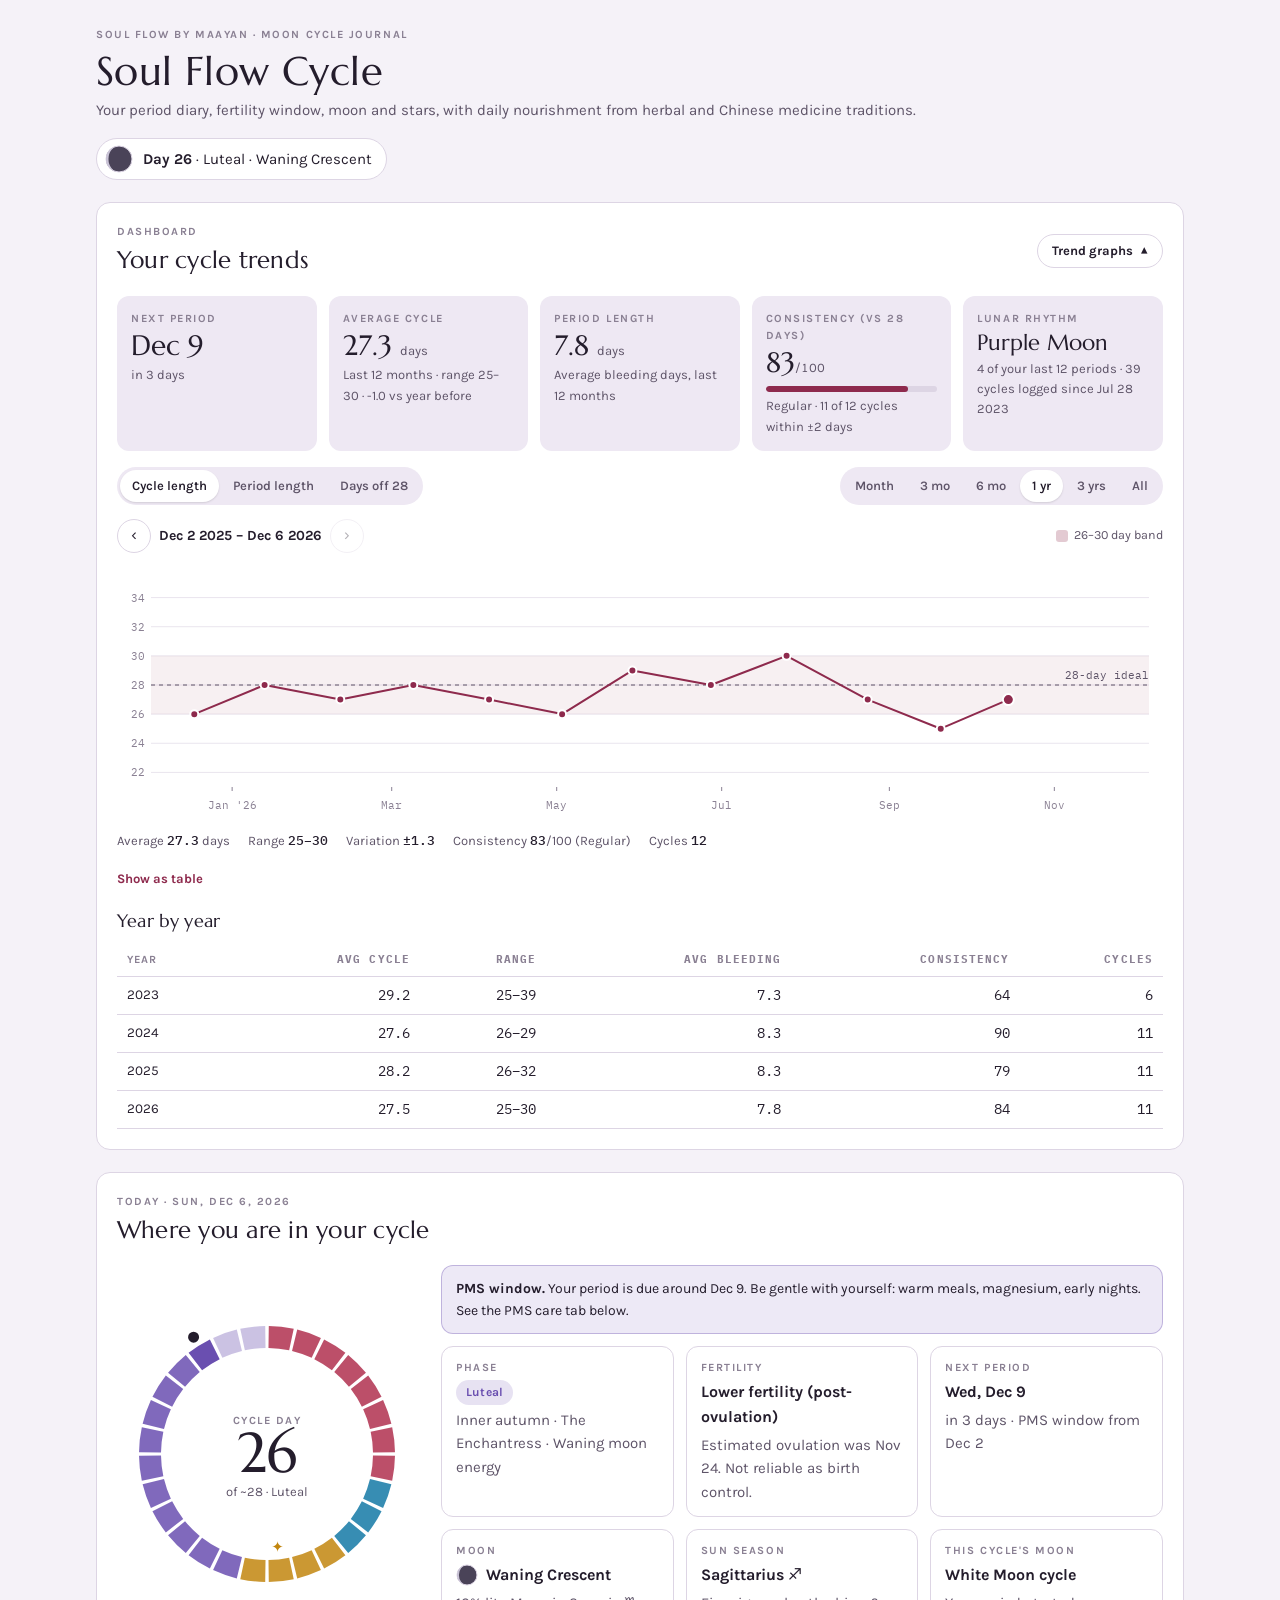
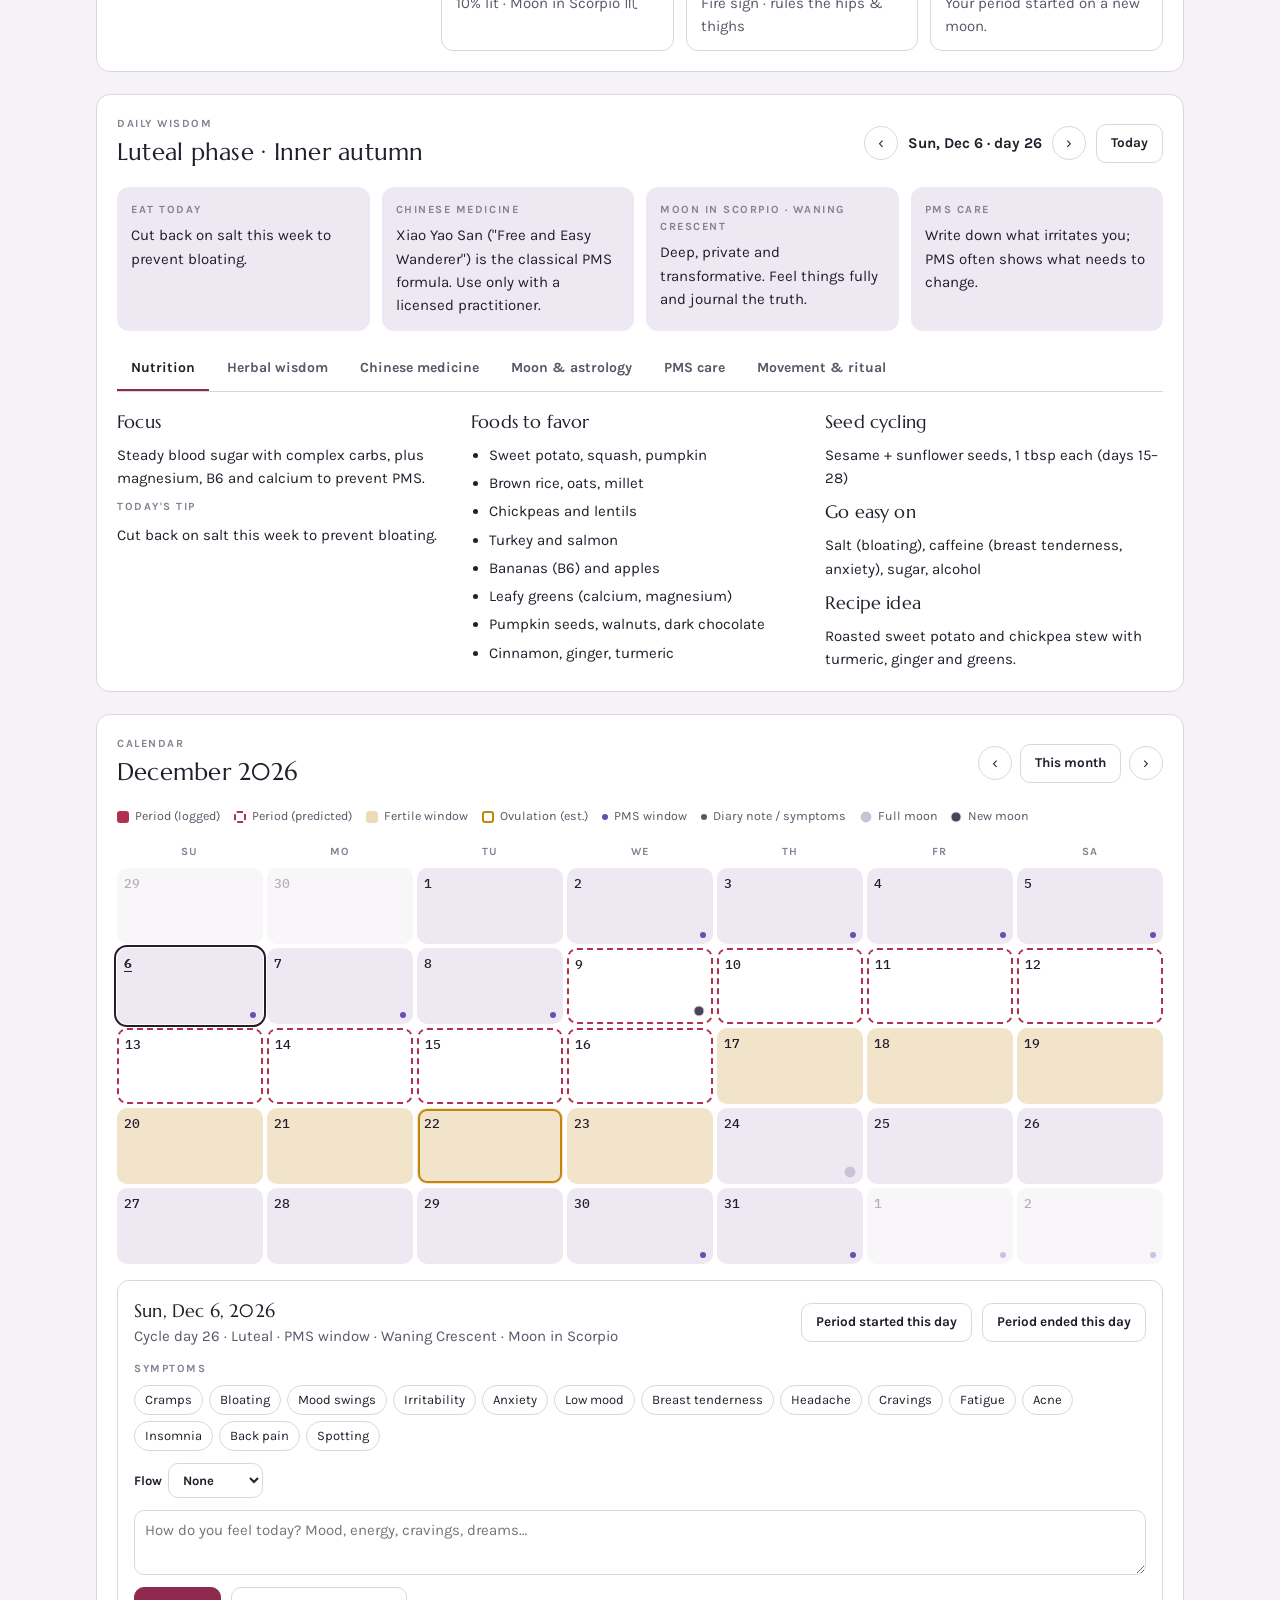
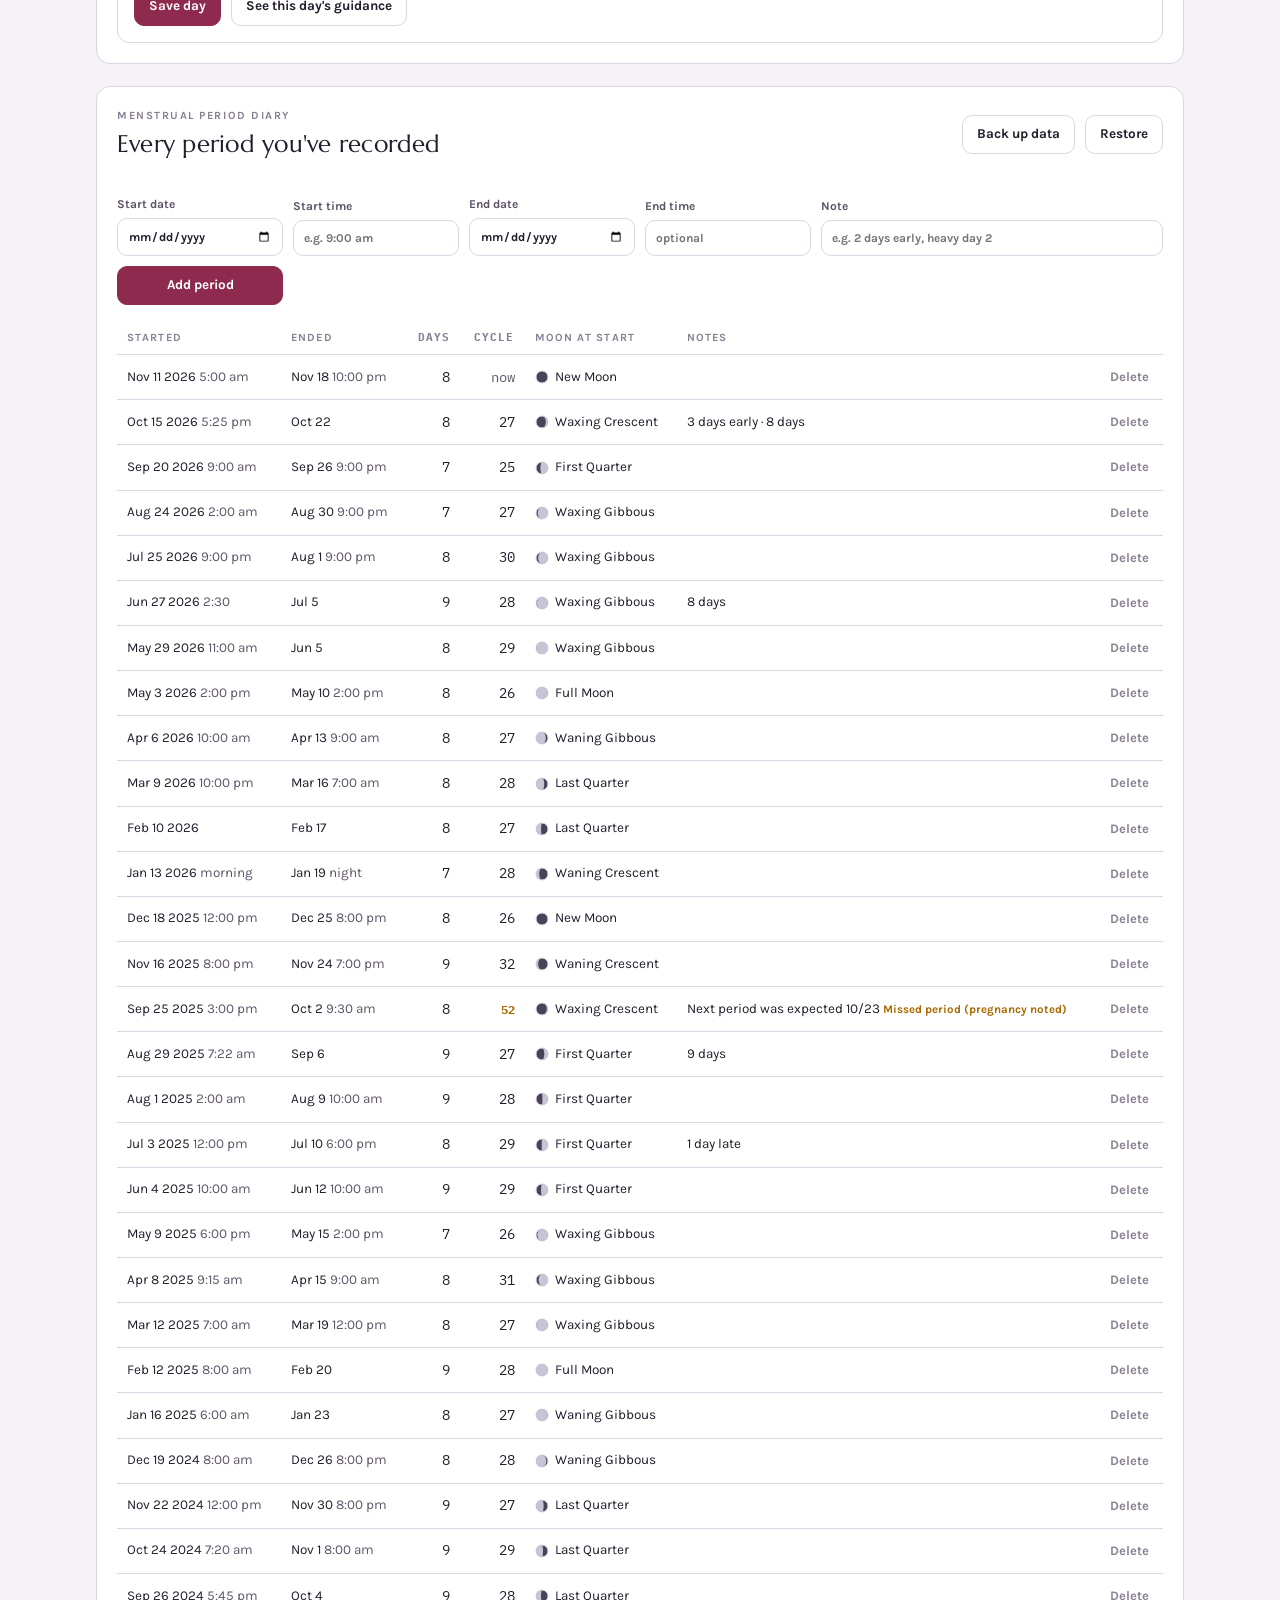
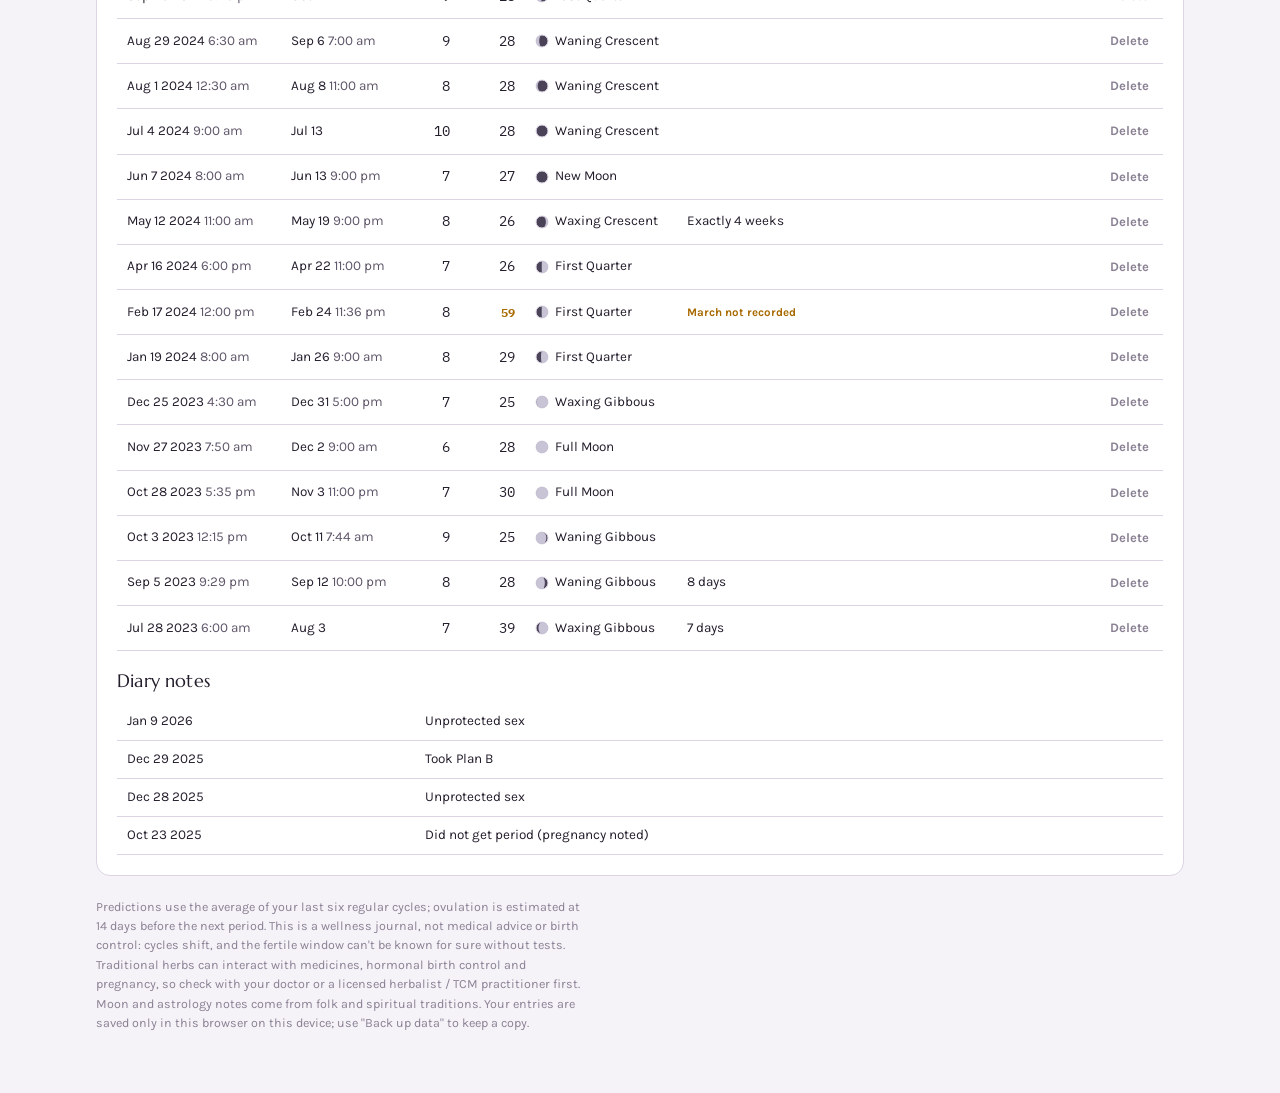
==== cycle-app/index.html @ 599961b2 "Add Soul Flow Cycle period, fertility and moon tracker app Co-Authored-By: Claude Opus 5.5 <noreply@" ====
<!doctype html><html lang="en"><head><meta charset="utf-8"><meta name="viewport" content="width=device-width,initial-scale=1,viewport-fit=cover">
<title>Soul Flow Cycle</title>
<meta name="claude:viewport-fit-sides" content="cover">
<link rel="preconnect" href="https://fonts.googleapis.com">
<link rel="stylesheet" href="https://fonts.googleapis.com/css2?family=Marcellus&family=Karla:wght@400;500;700&family=IBM+Plex+Mono:wght@400;500&display=swap">
<style>
/* Layout: one calm column of "moon pages" — dashboard first, then today, guidance, calendar, diary. */
:root{
  --bg:#F5F2F8; --surface:#FFFFFF; --surface-2:#EEE8F3; --ink:#241D2C; --ink-2:#5E5468; --ink-3:#8A8093;
  --line:#DDD5E4; --accent:#8E2A4D; --accent-ink:#FFFFFF; --moon:#C9C3D6; --moon-dark:#4A4358;
  --men:#B0304F; --fol:#1479A6; --ovu:#C2860F; --lut:#6A4FB0;
  --good:#2E7D4F; --warn:#A86A00;
  --display:"Marcellus","Cormorant Garamond",Georgia,serif;
  --body:"Karla",system-ui,-apple-system,"Segoe UI",sans-serif;
  --mono:"IBM Plex Mono",ui-monospace,Menlo,Consolas,monospace;
  --r:14px;
}
@media (prefers-color-scheme: dark){:root:not([data-theme="light"]){
  --bg:#141018; --surface:#1D1823; --surface-2:#271F2F; --ink:#F1EAF4; --ink-2:#B9AEC3; --ink-3:#8C8297;
  --line:#3A3145; --accent:#E0607A; --accent-ink:#1A0E14; --moon:#E8E2F2; --moon-dark:#3A3346;
  --men:#E0607A; --fol:#4AA6CC; --ovu:#C98F22; --lut:#9C83E6; --good:#5BC285; --warn:#E0A84A; color-scheme:dark}}
:root[data-theme="dark"]{
  --bg:#141018; --surface:#1D1823; --surface-2:#271F2F; --ink:#F1EAF4; --ink-2:#B9AEC3; --ink-3:#8C8297;
  --line:#3A3145; --accent:#E0607A; --accent-ink:#1A0E14; --moon:#E8E2F2; --moon-dark:#3A3346;
  --men:#E0607A; --fol:#4AA6CC; --ovu:#C98F22; --lut:#9C83E6; --good:#5BC285; --warn:#E0A84A; color-scheme:dark}

*{box-sizing:border-box}
body{background:var(--bg);color:var(--ink);font-family:var(--body);font-size:15px;line-height:1.55;margin:0}
.wrap{max-width:1120px;margin:0 auto;padding-left:max(16px,env(safe-area-inset-left,0px));padding-right:max(16px,env(safe-area-inset-right,0px));padding-block:20px 60px;display:flex;flex-direction:column;gap:22px}
h1,h2,h3{font-family:var(--display);font-weight:400;margin:0;text-wrap:balance;letter-spacing:.01em}
h1{font-size:clamp(28px,5vw,40px);line-height:1.1}
h2{font-size:24px}
h3{font-size:18px}
p{margin:0}
.eyebrow{font-size:11px;letter-spacing:.14em;text-transform:uppercase;color:var(--ink-3);font-weight:700}
.muted{color:var(--ink-2)}
.num{font-family:var(--mono);font-variant-numeric:tabular-nums}
button{font:inherit;color:inherit;cursor:pointer}
button:focus-visible,input:focus-visible,select:focus-visible,textarea:focus-visible,summary:focus-visible{outline:2px solid var(--accent);outline-offset:2px}
input,select,textarea{font:inherit;color:var(--ink);background:var(--surface);border:1px solid var(--line);border-radius:10px;padding:8px 10px;min-width:0}
textarea{width:100%;resize:vertical}

header.top{display:flex;align-items:flex-end;justify-content:space-between;gap:16px;flex-wrap:wrap;padding-top:6px}
header.top .brand{display:flex;flex-direction:column;gap:6px}
header.top .today-chip{display:flex;align-items:center;gap:10px;background:var(--surface);border:1px solid var(--line);border-radius:999px;padding:6px 14px 6px 8px}

section.card{background:var(--surface);border:1px solid var(--line);border-radius:var(--r);padding:20px;display:flex;flex-direction:column;gap:16px;min-width:0}
.sec-head{display:flex;align-items:center;justify-content:space-between;gap:12px;flex-wrap:wrap}
.sec-head>div:first-child{display:flex;flex-direction:column;gap:2px}
.cal-head>div:first-child{display:flex;flex-direction:column;gap:2px}

/* KPI row */
.kpis{display:grid;grid-template-columns:repeat(auto-fit,minmax(170px,1fr));gap:12px}
.kpi{background:var(--surface-2);border-radius:12px;padding:14px;display:flex;flex-direction:column;gap:4px;min-width:0}
.kpi .v{font-family:var(--display);font-size:28px;line-height:1.1}
.kpi .v small{font-family:var(--body);font-size:13px;color:var(--ink-2)}
.kpi .s{font-size:13px;color:var(--ink-2)}
.meter{height:6px;border-radius:6px;background:var(--line);overflow:hidden;margin-top:4px}
.meter>i{display:block;height:100%;background:var(--accent);border-radius:6px}

.toggle{display:flex;align-items:center;gap:8px;background:none;border:1px solid var(--line);border-radius:999px;padding:6px 14px;font-weight:700;font-size:13px}
.toggle .chev{display:inline-block;transition:transform .25s}
.toggle[aria-expanded="true"] .chev{transform:rotate(180deg)}
@media (prefers-reduced-motion:reduce){.toggle .chev{transition:none}}

.trends{display:flex;flex-direction:column;gap:14px}
.controls{display:flex;gap:10px;flex-wrap:wrap;align-items:center;justify-content:space-between}
.seg{display:inline-flex;background:var(--surface-2);border-radius:999px;padding:3px;gap:2px;flex-wrap:wrap}
.seg button{border:0;background:none;padding:6px 12px;border-radius:999px;font-size:13px;font-weight:600;color:var(--ink-2)}
.seg button[aria-pressed="true"]{background:var(--surface);color:var(--ink);box-shadow:0 1px 2px rgba(0,0,0,.12)}
.pager{display:flex;align-items:center;gap:8px}
.arrow{width:34px;height:34px;border-radius:50%;border:1px solid var(--line);background:var(--surface);display:grid;place-items:center;font-size:16px}
.arrow:disabled{opacity:.35;cursor:default}
.pager .lbl{min-width:150px;text-align:center;font-weight:700;font-size:14px}
.chart-box{position:relative;min-width:0}
.chart-box svg{display:block;width:100%;height:auto;overflow:visible}
.chart-box text{fill:var(--ink-3);font-family:var(--mono);font-size:11px}
.tip{position:absolute;pointer-events:none;background:var(--ink);color:var(--bg);padding:8px 10px;border-radius:8px;font-size:12.5px;line-height:1.4;white-space:nowrap;transform:translate(-50%,calc(-100% - 12px));z-index:5}
.chart-sum{display:flex;gap:18px;flex-wrap:wrap;font-size:13px;color:var(--ink-2)}
.chart-sum b{color:var(--ink);font-family:var(--mono);font-weight:500}
.legend{display:flex;gap:14px;flex-wrap:wrap;font-size:12.5px;color:var(--ink-2);align-items:center}
.legend span{display:inline-flex;align-items:center;gap:6px}
.sw{width:12px;height:12px;border-radius:3px;display:inline-block}
.tbl-wrap{overflow-x:auto}
table{border-collapse:collapse;width:100%;font-size:13.5px}
th,td{text-align:left;padding:8px 10px;border-bottom:1px solid var(--line);white-space:nowrap}
th{font-size:11px;letter-spacing:.1em;text-transform:uppercase;color:var(--ink-3);font-weight:700}
td.num,th.num{text-align:right}
.linkbtn{background:none;border:0;color:var(--accent);font-weight:700;font-size:13px;padding:4px 0}
.month-strip{display:grid;grid-template-columns:repeat(auto-fill,minmax(34px,1fr));gap:4px}
.month-strip div{border-radius:6px;padding:6px 0;text-align:center;font-size:12px;font-family:var(--mono)}

/* Today */
.today-grid{display:grid;grid-template-columns:minmax(0,300px) minmax(0,1fr);gap:24px;align-items:center}
@media (max-width:760px){.today-grid{grid-template-columns:1fr}}
.wheel{max-width:300px;width:100%;margin:0 auto}
.wheel text{font-family:var(--body)}
.facts{display:grid;grid-template-columns:repeat(auto-fit,minmax(200px,1fr));gap:12px}
.fact{border:1px solid var(--line);border-radius:12px;padding:12px 14px;display:flex;flex-direction:column;gap:4px;min-width:0}
.fact .t{font-weight:700;font-size:16px;display:flex;align-items:center;gap:8px}
.pill{display:inline-flex;align-items:center;gap:6px;padding:3px 10px;border-radius:999px;font-size:12px;font-weight:700;letter-spacing:.02em}
.ph-men{--ph:var(--men)} .ph-fol{--ph:var(--fol)} .ph-ovu{--ph:var(--ovu)} .ph-lut{--ph:var(--lut)}
.pill.ph{background:color-mix(in srgb,var(--ph) 16%,transparent);color:var(--ph)}
.banner{border-radius:12px;padding:12px 14px;background:color-mix(in srgb,var(--lut) 12%,transparent);border:1px solid color-mix(in srgb,var(--lut) 35%,transparent);font-size:14px}
.banner.fert{background:color-mix(in srgb,var(--ovu) 12%,transparent);border-color:color-mix(in srgb,var(--ovu) 40%,transparent)}

/* Guidance */
.daybar{display:flex;align-items:center;gap:10px;flex-wrap:wrap}
.daybar .lbl{font-weight:700}
.tips3{display:grid;grid-template-columns:repeat(auto-fit,minmax(230px,1fr));gap:12px}
.tipcard{background:var(--surface-2);border-radius:12px;padding:14px;display:flex;flex-direction:column;gap:6px;min-width:0}
.tabs{display:flex;gap:4px;border-bottom:1px solid var(--line);overflow-x:auto;scrollbar-width:thin}
.tabs button{border:0;background:none;padding:10px 14px;font-weight:700;font-size:14px;color:var(--ink-2);border-bottom:2px solid transparent;white-space:nowrap}
.tabs button[aria-selected="true"]{color:var(--ink);border-bottom-color:var(--accent)}
.panel{display:grid;grid-template-columns:repeat(auto-fit,minmax(260px,1fr));gap:16px}
.block{display:flex;flex-direction:column;gap:8px;min-width:0}
.block ul{margin:0;padding-left:18px;display:flex;flex-direction:column;gap:5px}
.block li b{font-weight:700}
.chips{display:flex;flex-wrap:wrap;gap:6px}
.chip{border:1px solid var(--line);border-radius:999px;padding:4px 10px;font-size:13px;background:var(--surface)}
button.chip[aria-pressed="true"]{background:var(--accent);color:var(--accent-ink);border-color:var(--accent)}
.note{font-size:12.5px;color:var(--ink-3)}
.point{border-left:3px solid var(--ph,var(--accent));padding-left:10px}

/* Calendar */
.cal-head{display:flex;align-items:center;justify-content:space-between;gap:10px;flex-wrap:wrap}
.cal{display:grid;grid-template-columns:repeat(7,minmax(0,1fr));gap:4px}
.cal .dow{font-size:11px;letter-spacing:.1em;text-transform:uppercase;color:var(--ink-3);text-align:center;font-weight:700;padding-bottom:4px}
.day{position:relative;min-height:clamp(46px,9vw,76px);max-width:100%;border-radius:10px;border:1px solid transparent;background:var(--surface-2);display:flex;flex-direction:column;align-items:flex-start;justify-content:space-between;padding:5px 6px;font-size:13px;min-width:0;text-align:left}
.day.out{opacity:.35}
.day .d{font-family:var(--mono);font-weight:500}
.day.bleed{background:var(--men);color:#fff}
.day.pred{background:transparent;border:2px dashed var(--men)}
.day.fert{background:color-mix(in srgb,var(--ovu) 22%,var(--surface))}
.day.ov{box-shadow:inset 0 0 0 2px var(--ovu)}
.day.today .d{text-decoration:underline;text-underline-offset:3px;font-weight:700}
.day.sel{outline:2px solid var(--ink);outline-offset:1px}
.day .marks{display:flex;gap:3px;align-items:center;width:100%;justify-content:flex-end}
.dot{width:6px;height:6px;border-radius:50%;background:var(--lut)}
.dot.note{background:var(--ink-2)}
.day.bleed .dot.note{background:#fff}
.day .moonmark svg{display:block}
@media (max-width:520px){.day{font-size:11px;padding:3px 4px;border-radius:7px}}
.daypanel{border:1px solid var(--line);border-radius:12px;padding:16px;display:flex;flex-direction:column;gap:12px}
.row{display:flex;gap:10px;flex-wrap:wrap;align-items:center}
.btn{border:1px solid var(--line);background:var(--surface);border-radius:10px;padding:8px 14px;font-weight:700;font-size:13.5px}
.btn.primary{background:var(--accent);color:var(--accent-ink);border-color:var(--accent)}
.btn.danger{color:var(--men);border-color:color-mix(in srgb,var(--men) 50%,var(--line))}
.toast{position:fixed;left:50%;bottom:calc(20px + env(safe-area-inset-bottom,0px));transform:translateX(-50%);background:var(--ink);color:var(--bg);padding:10px 16px;border-radius:999px;font-size:14px;font-weight:700;z-index:20}
.formgrid{display:grid;grid-template-columns:repeat(auto-fit,minmax(150px,1fr));gap:10px;align-items:end}
.formgrid label{display:flex;flex-direction:column;gap:4px;font-size:12px;font-weight:700;color:var(--ink-2)}
footer{font-size:12.5px;color:var(--ink-3);max-width:70ch}
.flag{font-size:11.5px;font-weight:700;color:var(--warn)}
</style>
</head><body>

<div class="wrap">
  <header class="top">
    <div class="brand">
      <span class="eyebrow">Soul Flow by Maayan · Moon cycle journal</span>
      <h1>Soul Flow Cycle</h1>
      <p class="muted">Your period diary, fertility window, moon and stars, with daily nourishment from herbal and Chinese medicine traditions.</p>
    </div>
    <div class="today-chip" id="topChip"></div>
  </header>

  <!-- DASHBOARD -->
  <section class="card" aria-labelledby="dashH">
    <div class="sec-head">
      <div><span class="eyebrow">Dashboard</span><h2 id="dashH">Your cycle trends</h2></div>
      <button class="toggle" id="trendToggle" aria-expanded="true" aria-controls="trends">Trend graphs <span class="chev" aria-hidden="true">▾</span></button>
    </div>
    <div class="kpis" id="kpis"></div>
    <div class="trends" id="trends">
      <div class="controls">
        <div class="seg" id="metricSeg" role="group" aria-label="What to chart">
          <button data-m="len" aria-pressed="true">Cycle length</button>
          <button data-m="plen" aria-pressed="false">Period length</button>
          <button data-m="dev" aria-pressed="false">Days off 28</button>
        </div>
        <div class="seg" id="rangeSeg" role="group" aria-label="Time range">
          <button data-r="1M" aria-pressed="false">Month</button>
          <button data-r="3M" aria-pressed="false">3 mo</button>
          <button data-r="6M" aria-pressed="false">6 mo</button>
          <button data-r="1Y" aria-pressed="true">1 yr</button>
          <button data-r="3Y" aria-pressed="false">3 yrs</button>
          <button data-r="ALL" aria-pressed="false">All</button>
        </div>
      </div>
      <div class="controls">
        <div class="pager">
          <button class="arrow" id="prevWin" aria-label="Earlier period">‹</button>
          <span class="lbl" id="winLbl"></span>
          <button class="arrow" id="nextWin" aria-label="Later period">›</button>
        </div>
        <div class="legend" id="chartLegend"></div>
      </div>
      <div class="chart-box" id="chartBox"></div>
      <div class="chart-sum" id="chartSum"></div>
      <div><button class="linkbtn" id="tblToggle" aria-expanded="false">Show as table</button></div>
      <div class="tbl-wrap" id="chartTable" hidden></div>
      <div class="block">
        <h3>Year by year</h3>
        <div class="tbl-wrap" id="yearTable"></div>
      </div>
    </div>
  </section>

  <!-- TODAY -->
  <section class="card" aria-labelledby="todayH">
    <div class="sec-head"><div><span class="eyebrow" id="todayEyebrow">Today</span><h2 id="todayH">Where you are in your cycle</h2></div></div>
    <div class="today-grid">
      <div id="wheel" class="wheel"></div>
      <div style="display:flex;flex-direction:column;gap:12px;min-width:0">
        <div id="todayBanner"></div>
        <div class="facts" id="facts"></div>
      </div>
    </div>
  </section>

  <!-- GUIDANCE -->
  <section class="card" aria-labelledby="guideH" id="guide">
    <div class="sec-head">
      <div><span class="eyebrow">Daily wisdom</span><h2 id="guideH">Nourish your phase</h2></div>
      <div class="daybar">
        <button class="arrow" id="dPrev" aria-label="Previous day">‹</button>
        <span class="lbl" id="dLbl"></span>
        <button class="arrow" id="dNext" aria-label="Next day">›</button>
        <button class="btn" id="dToday">Today</button>
      </div>
    </div>
    <div class="tips3" id="tips3"></div>
    <div class="tabs" role="tablist" id="tabs">
      <button role="tab" data-t="food" aria-selected="true">Nutrition</button>
      <button role="tab" data-t="herb" aria-selected="false">Herbal wisdom</button>
      <button role="tab" data-t="tcm" aria-selected="false">Chinese medicine</button>
      <button role="tab" data-t="moon" aria-selected="false">Moon &amp; astrology</button>
      <button role="tab" data-t="pms" aria-selected="false">PMS care</button>
      <button role="tab" data-t="move" aria-selected="false">Movement &amp; ritual</button>
    </div>
    <div class="panel" id="panel" role="tabpanel"></div>
  </section>

  <!-- CALENDAR -->
  <section class="card" aria-labelledby="calH">
    <div class="cal-head">
      <div><span class="eyebrow">Calendar</span><h2 id="calH"></h2></div>
      <div class="pager">
        <button class="arrow" id="cPrev" aria-label="Previous month">‹</button>
        <button class="btn" id="cToday">This month</button>
        <button class="arrow" id="cNext" aria-label="Next month">›</button>
      </div>
    </div>
    <div class="legend">
      <span><i class="sw" style="background:var(--men)"></i>Period (logged)</span>
      <span><i class="sw" style="border:2px dashed var(--men)"></i>Period (predicted)</span>
      <span><i class="sw" style="background:color-mix(in srgb,var(--ovu) 30%,var(--surface))"></i>Fertile window</span>
      <span><i class="sw" style="box-shadow:inset 0 0 0 2px var(--ovu)"></i>Ovulation (est.)</span>
      <span><i class="dot"></i>PMS window</span>
      <span><i class="dot note"></i>Diary note / symptoms</span>
      <span id="moonLegend"></span>
    </div>
    <div class="cal" id="cal"></div>
    <div class="daypanel" id="dayPanel"></div>
  </section>

  <!-- DIARY -->
  <section class="card" aria-labelledby="diaryH">
    <div class="sec-head">
      <div><span class="eyebrow">Menstrual period diary</span><h2 id="diaryH">Every period you've recorded</h2></div>
      <div class="row">
        <button class="btn" id="exportBtn">Back up data</button>
        <button class="btn" id="importBtn">Restore</button>
      </div>
    </div>
    <div id="ioBox" hidden class="block"></div>
    <form id="addForm" class="formgrid" autocomplete="off">
      <label>Start date<input type="date" id="fStart" required></label>
      <label>Start time<input type="text" id="fStartT" placeholder="e.g. 9:00 am"></label>
      <label>End date<input type="date" id="fEnd"></label>
      <label>End time<input type="text" id="fEndT" placeholder="optional"></label>
      <label style="grid-column:span 2">Note<input type="text" id="fNote" placeholder="e.g. 2 days early, heavy day 2"></label>
      <button class="btn primary" type="submit">Add period</button>
    </form>
    <div class="tbl-wrap" id="diary"></div>
    <div class="block">
      <h3>Diary notes</h3>
      <div id="notesList"></div>
    </div>
  </section>

  <footer>
    Predictions use the average of your last six regular cycles; ovulation is estimated at 14 days before the next period. This is a wellness journal, not medical advice or birth control: cycles shift, and the fertile window can't be known for sure without tests. Traditional herbs can interact with medicines, hormonal birth control and pregnancy, so check with your doctor or a licensed herbalist / TCM practitioner first. Moon and astrology notes come from folk and spiritual traditions. Your entries are saved only in this browser on this device; use "Back up data" to keep a copy.
  </footer>
</div>
<div class="toast" id="toast" hidden></div>

<script>
(function(){
"use strict";
/* ---------- seed: Maayan's recorded diary ---------- */
const SEED={periods:[
{s:'2023-07-28',st:'6:00 am',e:'2023-08-03',note:'7 days'},
{s:'2023-09-05',st:'9:29 pm',e:'2023-09-12',et:'10:00 pm',note:'8 days'},
{s:'2023-10-03',st:'12:15 pm',e:'2023-10-11',et:'7:44 am'},
{s:'2023-10-28',st:'5:35 pm',e:'2023-11-03',et:'11:00 pm'},
{s:'2023-11-27',st:'7:50 am',e:'2023-12-02',et:'9:00 am'},
{s:'2023-12-25',st:'4:30 am',e:'2023-12-31',et:'5:00 pm'},
{s:'2024-01-19',st:'8:00 am',e:'2024-01-26',et:'9:00 am'},
{s:'2024-02-17',st:'12:00 pm',e:'2024-02-24',et:'11:36 pm',gap:'March not recorded'},
{s:'2024-04-16',st:'6:00 pm',e:'2024-04-22',et:'11:00 pm'},
{s:'2024-05-12',st:'11:00 am',e:'2024-05-19',et:'9:00 pm',note:'Exactly 4 weeks'},
{s:'2024-06-07',st:'8:00 am',e:'2024-06-13',et:'9:00 pm'},
{s:'2024-07-04',st:'9:00 am',e:'2024-07-13'},
{s:'2024-08-01',st:'12:30 am',e:'2024-08-08',et:'11:00 am'},
{s:'2024-08-29',st:'6:30 am',e:'2024-09-06',et:'7:00 am'},
{s:'2024-09-26',st:'5:45 pm',e:'2024-10-04'},
{s:'2024-10-24',st:'7:20 am',e:'2024-11-01',et:'8:00 am'},
{s:'2024-11-22',st:'12:00 pm',e:'2024-11-30',et:'8:00 pm'},
{s:'2024-12-19',st:'8:00 am',e:'2024-12-26',et:'8:00 pm'},
{s:'2025-01-16',st:'6:00 am',e:'2025-01-23'},
{s:'2025-02-12',st:'8:00 am',e:'2025-02-20'},
{s:'2025-03-12',st:'7:00 am',e:'2025-03-19',et:'12:00 pm'},
{s:'2025-04-08',st:'9:15 am',e:'2025-04-15',et:'9:00 am'},
{s:'2025-05-09',st:'6:00 pm',e:'2025-05-15',et:'2:00 pm'},
{s:'2025-06-04',st:'10:00 am',e:'2025-06-12',et:'10:00 am'},
{s:'2025-07-03',st:'12:00 pm',e:'2025-07-10',et:'6:00 pm',note:'1 day late'},
{s:'2025-08-01',st:'2:00 am',e:'2025-08-09',et:'10:00 am'},
{s:'2025-08-29',st:'7:22 am',e:'2025-09-06',note:'9 days'},
{s:'2025-09-25',st:'3:00 pm',e:'2025-10-02',et:'9:30 am',note:'Next period was expected 10/23',gap:'Missed period (pregnancy noted)'},
{s:'2025-11-16',st:'8:00 pm',e:'2025-11-24',et:'7:00 pm'},
{s:'2025-12-18',st:'12:00 pm',e:'2025-12-25',et:'8:00 pm'},
{s:'2026-01-13',st:'morning',e:'2026-01-19',et:'night'},
{s:'2026-02-10',e:'2026-02-17'},
{s:'2026-03-09',st:'10:00 pm',e:'2026-03-16',et:'7:00 am'},
{s:'2026-04-06',st:'10:00 am',e:'2026-04-13',et:'9:00 am'},
{s:'2026-05-03',st:'2:00 pm',e:'2026-05-10',et:'2:00 pm'},
{s:'2026-05-29',st:'11:00 am',e:'2026-06-05'},
{s:'2026-06-27',st:'2:30',e:'2026-07-05',note:'8 days'},
{s:'2026-07-25',st:'9:00 pm',e:'2026-08-01',et:'9:00 pm'},
{s:'2026-08-24',st:'2:00 am',e:'2026-08-30',et:'9:00 pm'},
{s:'2026-09-20',st:'9:00 am',e:'2026-09-26',et:'9:00 pm'},
{s:'2026-10-15',st:'5:25 pm',e:'2026-10-22',note:'3 days early · 8 days'},
{s:'2026-11-11',st:'5:00 am',e:'2026-11-18',et:'10:00 pm'}
],notes:[
{d:'2025-10-23',t:'Did not get period (pregnancy noted)'},
{d:'2025-12-28',t:'Unprotected sex'},
{d:'2025-12-29',t:'Took Plan B'},
{d:'2026-01-09',t:'Unprotected sex'}
],days:{}};

const KEY='soulflow-cycle-v1';
function clone(o){return JSON.parse(JSON.stringify(o))}
let DB=(function(){try{const r=localStorage.getItem(KEY);if(r){const d=JSON.parse(r);if(d&&Array.isArray(d.periods))return Object.assign({notes:[],days:{}},d)}}catch(e){}return clone(SEED)})();
function save(){try{localStorage.setItem(KEY,JSON.stringify(DB))}catch(e){}}
function pref(k,v){try{if(v===undefined)return localStorage.getItem('sf-'+k);localStorage.setItem('sf-'+k,v)}catch(e){return null}}

/* ---------- dates ---------- */
const DAY=864e5;
function P(s){const[a,b,c]=s.split('-').map(Number);return new Date(a,b-1,c,12)}
function F(d){return d.getFullYear()+'-'+String(d.getMonth()+1).padStart(2,'0')+'-'+String(d.getDate()).padStart(2,'0')}
function add(d,n){const x=new Date(d);x.setDate(x.getDate()+n);return x}
function addM(d,n){const x=new Date(d);x.setDate(1);x.setMonth(x.getMonth()+n);return x}
function diff(a,b){return Math.round((b-a)/DAY)}
const MO=['Jan','Feb','Mar','Apr','May','Jun','Jul','Aug','Sep','Oct','Nov','Dec'];
const MOL=['January','February','March','April','May','June','July','August','September','October','November','December'];
const WD=['Sun','Mon','Tue','Wed','Thu','Fri','Sat'];
function nice(d,y){return WD[d.getDay()]+', '+MO[d.getMonth()]+' '+d.getDate()+(y?', '+d.getFullYear():'')}
function short(d,y){return MO[d.getMonth()]+' '+d.getDate()+(y?' '+d.getFullYear():'')}
const TODAY=(()=>{const n=new Date();return new Date(n.getFullYear(),n.getMonth(),n.getDate(),12)})();
function esc(s){return String(s==null?'':s).replace(/[&<>"]/g,c=>({'&':'&amp;','<':'&lt;','>':'&gt;','"':'&quot;'}[c]))}
function mean(a){return a.length?a.reduce((x,y)=>x+y,0)/a.length:NaN}
function sd(a){const m=mean(a);return a.length>1?Math.sqrt(mean(a.map(x=>(x-m)**2))):0}
function dayIndex(d){return Math.floor(d.getTime()/DAY)}
function pick(arr,d,salt){return arr[((dayIndex(d)+(salt||0))%arr.length+arr.length)%arr.length]}

/* ---------- cycle model ---------- */
let PER=[],CYC=[],PRED={L:28,P:7};
function rebuild(){
  PER=DB.periods.slice().sort((a,b)=>a.s<b.s?-1:1).map(p=>{const s=P(p.s),e=p.e?P(p.e):null;return Object.assign({},p,{sd:s,ed:e,plen:e?diff(s,e)+1:null})});
  CYC=[];
  for(let i=0;i<PER.length-1;i++){
    const a=PER[i],b=PER[i+1],len=diff(a.sd,b.sd);
    const valid=!a.gap&&len>=18&&len<=45;
    CYC.push({i,start:a.sd,len,plen:a.plen,valid,reason:a.gap||(len>45?'Long gap':len<18?'Very short':'')});
    a.cycleLen=len;a.cycleValid=valid;
  }
  const v=CYC.filter(c=>c.valid).slice(-6);
  PRED.L=v.length?Math.round(mean(v.map(c=>c.len))):28;
  const pl=PER.filter(p=>p.plen&&p.plen<=12).slice(-6).map(p=>p.plen);
  PRED.P=pl.length?Math.round(mean(pl)):6;
}
function phaseOf(cd,L,pl){
  const O=L-14;
  if(cd<=pl)return'men';
  if(cd>=O-2&&cd<=O+1)return'ovu';
  if(cd<O-2)return'fol';
  return'lut';
}
function info(date){
  let idx=-1;
  for(let i=PER.length-1;i>=0;i--){if(PER[i].sd<=date){idx=i;break}}
  if(idx<0)return null;
  const p=PER[idx],nx=PER[idx+1];
  let start=p.sd,cd=diff(start,date)+1,L,predicted=false,late=false,pl=p.plen||PRED.P;
  if(nx){L=diff(p.sd,nx.sd);if(L>45||p.gap){L=PRED.L;if(cd>L)late=true}}
  else{
    L=PRED.L;
    if(cd>L){const k=Math.floor((cd-1)/L);start=add(p.sd,k*L);cd=cd-k*L;predicted=true;pl=PRED.P}
  }
  const phase=late?'lut':phaseOf(cd,L,pl);
  const O=L-14;
  const bleed=!predicted&&!late&&p.ed&&date>=p.sd&&date<=p.ed;
  return{cd,L,pl,phase,O,start,predicted,late,
    bleed:!!bleed,predBleed:predicted&&cd<=pl,
    fertile:!late&&cd>=O-5&&cd<=O+1,ov:!late&&cd===O,pms:!late&&cd>=L-6&&phase==='lut',
    nextStart:add(start,L),period:p};
}
function nextPeriod(){
  const last=PER[PER.length-1];if(!last)return null;
  let n=add(last.sd,PRED.L);while(n<TODAY)n=add(n,PRED.L);
  // if late (past expected and no new log), keep showing expected date
  const exp=add(last.sd,PRED.L);
  return{date:exp<TODAY?n:exp,late:exp<TODAY?diff(exp,TODAY):0,expected:exp};
}

/* ---------- moon & sky ---------- */
const SYN=29.530588853,REF=Date.UTC(2000,0,6,18,14);
function moonAge(d){const t=(d.getTime()-REF)/DAY;return((t%SYN)+SYN)%SYN}
const PHASES=[
 ['New Moon',1.84,'The sky\'s inner winter. Rest, dream and set intentions. Folk tradition links this dark moon with bleeding: the White Moon rhythm.'],
 ['Waxing Crescent',5.53,'Intentions sprout. Take one small, real step toward what you planted at the new moon.'],
 ['First Quarter',9.22,'Momentum meets resistance. Build, decide, push through the first obstacle.'],
 ['Waxing Gibbous',12.91,'Refine and prepare. Adjust plans and nourish what is growing.'],
 ['Full Moon',16.61,'Peak light and peak energy. Celebrate, connect, create. Traditionally mirrored by ovulation.'],
 ['Waning Gibbous',20.30,'Gratitude and sharing. Teach, give back, digest what the full moon revealed.'],
 ['Last Quarter',23.99,'Let go and clear space. Declutter, forgive, finish what is unfinished.'],
 ['Waning Crescent',27.68,'Surrender and recover. Slow down before the new cycle begins.']
];
function moonPhase(d){const a=moonAge(d);for(const p of PHASES)if(a<p[1])return{name:p[0],text:p[2],age:a};return{name:PHASES[0][0],text:PHASES[0][2],age:a}}
function illum(a){return(1-Math.cos(2*Math.PI*a/SYN))/2}
const rad=x=>x*Math.PI/180,norm=x=>((x%360)+360)%360;
function jdN(d){return(d.getTime()-Date.UTC(2000,0,1,12))/DAY}
function moonLon(d){const n=jdN(d);const L=218.316+13.176396*n,M=rad(134.963+13.064993*n),D=rad(297.850+12.190749*n),Ms=rad(357.529+0.98560028*n),Fm=rad(93.272+13.229350*n);
 return norm(L+6.289*Math.sin(M)+1.274*Math.sin(2*D-M)+0.658*Math.sin(2*D)+0.214*Math.sin(2*M)-0.186*Math.sin(Ms)-0.114*Math.sin(2*Fm))}
function sunLon(d){const n=jdN(d);const L=280.460+0.9856474*n,g=rad(357.528+0.9856003*n);return norm(L+1.915*Math.sin(g)+0.020*Math.sin(2*g))}
const SIGNS=[
['Aries','♈︎','Fire','Head & face','Bold starts and quick energy. Channel restlessness into a brisk walk or a fresh project.','Hydrate well, ease jaw and scalp tension, go light on very spicy food.'],
['Taurus','♉︎','Earth','Throat & neck','Slow, sensual and grounded. Savor food, music and body care.','Warm root vegetables and grains; gentle neck rolls; hum or chant to open the throat.'],
['Gemini','♊︎','Air','Arms, hands & lungs','Curious and chatty. Good for writing, learning and conversations.','Light, varied meals; alternate-nostril breathing (nadi shodhana) to settle a busy mind.'],
['Cancer','♋︎','Water','Breasts & stomach','Tender and intuitive. Feelings run close to the surface; nest and nurture.','Soothing soups, coconut, chamomile; gentle breast massage and self-check.'],
['Leo','♌︎','Fire','Heart & upper back','Warm, expressive and playful. Create, perform, be seen.','Heart-opening poses (camel, bridge); beets, berries and cacao for the heart.'],
['Virgo','♍︎','Earth','Digestion & intestines','Practical and precise. Tidy up, plan, refine your routines.','Simple clean meals, fermented foods, fennel or peppermint tea for the gut.'],
['Libra','♎︎','Air','Kidneys & lower back','Seeks balance and beauty. Ideal for partnership talks and art.','Drink water, warm the lower back, eat a balanced plate.'],
['Scorpio','♏︎','Water','Womb & reproductive organs','Deep, private and transformative. Feel things fully and journal the truth.','Womb care: warmth on the belly, iron-rich foods; a castor oil pack (not while bleeding or pregnant).'],
['Sagittarius','♐︎','Fire','Hips & thighs','Expansive and optimistic. Move, explore, think big.','Hip openers (pigeon, lizard); liver-loving bitter greens; go easy on excess.'],
['Capricorn','♑︎','Earth','Knees, bones & skin','Focused and disciplined. Structure, goals and commitments.','Mineral-rich foods (sesame, greens, bone broth); keep the knees warm.'],
['Aquarius','♒︎','Air','Ankles & circulation','Inventive, social and a little detached. Community and new ideas.','Ankle circles, legs-up-the-wall, omega-3 rich foods for circulation.'],
['Pisces','♓︎','Water','Feet & lymph','Dreamy, psychic and permeable. Rest, art, water, prayer.','Warm foot soak with Epsom salt, dry brushing for lymph, extra sleep.']
];
function sign(lon){return SIGNS[Math.floor(lon/30)%12]}
function moonEvents(d){ // new/full moon happening on this local day
  const a=moonAge(new Date(d.getFullYear(),d.getMonth(),d.getDate(),0)),b=moonAge(new Date(d.getFullYear(),d.getMonth(),d.getDate()+1,0));
  if(b<a)return'new';if(a<SYN/2&&b>=SYN/2)return'full';return null}
function moonSVG(age,size){
  const r=size/2-1,c=size/2,p=age/SYN,rx=Math.abs(Math.cos(2*Math.PI*p))*r;
  let s1,s2;if(p<.5){s1=1;s2=p<.25?0:1}else{s1=0;s2=p<.75?0:1}
  const lit=`M${c},${c-r} A${r},${r} 0 0 ${s1} ${c},${c+r} A${rx},${r} 0 0 ${s2} ${c},${c-r}Z`;
  return`<svg width="${size}" height="${size}" viewBox="0 0 ${size} ${size}" aria-hidden="true"><circle cx="${c}" cy="${c}" r="${r}" fill="var(--moon-dark)" stroke="var(--line)" stroke-width="1"/><path d="${lit}" fill="var(--moon)"/></svg>`}
function lunarType(age){ // archetype for a period that starts at this moon age
  const toNew=Math.min(age,SYN-age),toFull=Math.abs(age-SYN/2);
  if(toNew<=3.7)return'White Moon';if(toFull<=3.7)return'Red Moon';return age<SYN/2?'Pink Moon':'Purple Moon'}
const LUNAR={
 'White Moon':'Bleeding near the new moon and ovulating near the full moon. In moon lore this is the nurturing, fertile rhythm, synced with the light.',
 'Red Moon':'Bleeding near the full moon. Lore links it with the healer, the creative and the wise woman: energy turned inward while the sky is bright.',
 'Pink Moon':'Bleeding with the waxing moon: a rhythm in transition from inward toward outward energy.',
 'Purple Moon':'Bleeding with the waning moon: a rhythm of transition, deep release and healing.'
};

/* ---------- wisdom library ---------- */
const PH={
men:{name:'Menstrual',season:'Inner winter',arch:'The Wise Woman',moon:'New moon energy',days:'Bleeding days',
 food:{focus:'Replenish iron and minerals; eat warm, cooked, easy-to-digest food.',
  eat:['Bone broth or miso soup','Lentils, black beans, grass-fed beef','Spinach, kale and chard with lemon','Beets and red dates (jujube)','Seaweed: kelp, nori, wakame','Salmon or sardines (omega-3 eases cramps)','Dark chocolate 70%+ (magnesium)','Ginger, cinnamon, turmeric'],
  less:'Iced drinks, raw salads, excess salt, coffee, alcohol',
  seeds:'Flax + pumpkin seeds, 1 tbsp each (days 1–14)',
  recipe:'Red lentil and ginger dal with wilted spinach and a squeeze of lemon.',
  tips:['Sip warm ginger tea with a pinch of cinnamon to ease cramps.','Pair iron-rich greens with vitamin C (lemon, bell pepper) to absorb more iron.','A square of dark chocolate brings magnesium to relax the uterus.','Start with congee: rice simmered with ginger and red dates, a classic recovery breakfast.','Add seaweed to soup today to restore minerals lost through bleeding.','Swap iced drinks for warm water or herbal tea all day.','Eat salmon or sardines this week; omega-3 fats calm the prostaglandins behind cramps.']},
 herbs:[['Ginger','Warms the womb and eases cramps; studies show it rivals ibuprofen for period pain.'],['Red raspberry leaf','Traditional uterine tonic; a gentle daily tea to tone the womb.'],['Cramp bark','Its name says it: a classic antispasmodic for cramping in Western herbalism.'],['Chamomile','Calms nerves and smooth muscle; lovely before bed.'],['Nettle','Mineral and iron-rich nourishing infusion to rebuild blood.'],['Yarrow','Traditionally used to regulate heavy flow. Avoid if pregnant.']],
 tcm:{title:'Blood phase · 行血 move the Blood',body:'In Chinese medicine the Liver moves Qi and Blood down and out. Your task is to let the flow be smooth: stay warm, rest, avoid cold. Clots, dark blood and sharp cramps point to stagnation or "cold in the womb".',organs:'Liver, Kidney',nature:'Warm foods; no cold or raw',
  points:[['SP6 · Sanyinjiao','Four finger-widths above the inner ankle bone, behind the shin. Press 1–2 min each side for cramps. Avoid in pregnancy.'],['LV3 · Taichong','On top of the foot between the big and second toe. Moves stuck Qi, eases irritability and pain.'],['CV4 · Guanyuan','Four finger-widths below the navel. Warmth here (hot water bottle) comforts the womb.']],
  tips:['Keep feet and lower back covered; TCM teaches that cold enters through the feet and stagnates Blood.','Rest is medicine now. Qi spent today is borrowed from your next cycle.','Lay a hot water bottle on your lower belly for 20 minutes.','Skip hair washing late at night and never go to bed with wet hair during your period, an old TCM habit to avoid cold.','Press SP6 on each leg for one minute when cramps arrive.','Drink brown sugar and ginger tea (红糖姜茶), the classic Chinese period remedy.']},
 ayur:'Vata time: the downward energy, Apana Vayu, carries the flow. Ground yourself with warm, oily, cooked meals and gentle self-massage with warm sesame oil (avoid the belly if tender).',
 move:['Rest, yin and restorative yoga','Child\'s pose, supported bound angle, legs up the wall','Slow walks outdoors','Many yoga traditions skip inversions while bleeding'],
 ritual:'Journal and dream. The veil is thin: ask what wants to be released and what you want to call in this cycle.',
 pms:'Bleeding has begun, so PMS should ease. Focus on cramps, fatigue and low iron.'},
fol:{name:'Follicular',season:'Inner spring',arch:'The Maiden',moon:'Waxing moon energy',days:'After bleeding, before ovulation',
 food:{focus:'Light, fresh and fermented foods; rebuild blood and support estrogen as it rises.',
  eat:['Fermented foods: kimchi, sauerkraut, kefir','Sprouts and microgreens','Eggs, chicken, wild fish','Avocado and olive oil','Citrus, berries, green apples','Oats, quinoa, sprouted grains','Zucchini, peas, carrots','Black sesame and goji berries'],
  less:'Heavy fried food, excess sugar',
  seeds:'Flax + pumpkin seeds, 1 tbsp each (days 1–14)',
  recipe:'Spring bowl: quinoa, avocado, sauerkraut, soft egg, sprouts and lemon-tahini.',
  tips:['Start the morning with warm lemon water to wake up digestion.','Add a forkful of sauerkraut or kimchi to lunch; a healthy gut clears used hormones.','Try a new recipe; your brain loves novelty in this phase.','Sprinkle ground flax on oats; its lignans help balance estrogen.','Snack on goji berries and black sesame, both nourish Blood and Yin in TCM.','Build a big colorful salad; your digestion handles raw food best now.','Eat protein at breakfast to fuel the rising energy of this phase.']},
 herbs:[['Nettle','Daily nourishing infusion; rebuilds minerals after bleeding.'],['Shatavari','Ayurveda\'s great women\'s rejuvenative ("she who has a hundred husbands").'],['Red clover','Traditional blood cleanser and source of gentle plant estrogens.'],['Dandelion root','Supports the liver, which clears hormones.'],['Lemon balm','Uplifting and focusing; lovely iced or hot.'],['Goji berry','Chinese tonic that nourishes Liver Blood and Kidney Yin.']],
 tcm:{title:'Yin phase · 滋阴 nourish Yin and Blood',body:'After bleeding, Blood and Yin are empty and need refilling. The Kidneys (root of fertility) and Liver Blood are the focus. Good sleep builds Yin: aim to be asleep by 11 pm, before the Liver hours of 1–3 am.',organs:'Kidney, Liver',nature:'Nourishing, moist; dark-colored foods feed the Kidneys',
  points:[['KD3 · Taixi','In the hollow between the inner ankle bone and the Achilles tendon. Nourishes Kidney Yin.'],['ST36 · Zusanli','Four finger-widths below the kneecap, one finger outside the shin. Builds Qi and Blood.'],['SP6 · Sanyinjiao','Above the inner ankle. Nourishes Yin and Blood for the coming egg.']],
  tips:['Eat something black today: black beans, black sesame or black rice, all said to feed the Kidneys.','Go to bed before 11 pm; TCM says Yin and Blood rebuild during sleep.','Rub KD3 behind each inner ankle for a minute before bed.','Slow-cooked bone broth or chicken soup rebuilds Blood after your period.','Avoid over-exercising; too much sweating drains Yin in this rebuilding stage.','Goji and red date tea (枸杞红枣茶) is a gentle daily Blood tonic.']},
 ayur:'Kapha qualities support building. Favor light, warm, lightly spiced food, dry brushing and invigorating movement to keep energy moving.',
 move:['Try a new class: vinyasa, dance, climbing','Build strength; your body recovers faster now','Hikes and longer walks','Start creative projects and make plans'],
 ritual:'Plant seeds. Write your intentions, start a project, and say yes to something new.',
 pms:'Usually your easiest, clearest days. Bank this energy and notice your mood baseline.'},
ovu:{name:'Ovulatory',season:'Inner summer',arch:'The Mother',moon:'Full moon energy',days:'Peak fertility',
 food:{focus:'Fiber, cruciferous veg and antioxidants to clear estrogen peaks; cool, hydrating foods.',
  eat:['Broccoli, cauliflower, Brussels sprouts','Berries, pomegranate, cherries','Raw veggies and big salads','Quinoa and red lentils','Wild salmon','Almonds and walnuts','Cucumber, mint, coconut water','Tomatoes and bell peppers'],
  less:'Very spicy, fried or greasy foods; excess alcohol',
  seeds:'Switch to sesame + sunflower seeds after ovulation (days 15–28)',
  recipe:'Rainbow salad of roasted cauliflower, chickpeas, mint, pomegranate and lemon.',
  tips:['Load up on cruciferous veg today; they help your liver clear the estrogen peak.','Drink coconut water or cucumber-mint water to stay cool and hydrated.','Berries and pomegranate bring antioxidants that protect the egg.','Eat walnuts, a TCM food for supporting the Yang that rises after ovulation.','Choose lighter meals; energy is high and digestion is strong.','Switch your seed cycling to sesame and sunflower once ovulation passes.']},
 herbs:[['Rose','Heart-opening and cooling; a rose and hibiscus tea suits this phase.'],['Hibiscus','Cooling and rich in antioxidants.'],['Maca','Andean root used traditionally for libido and fertility.'],['Dandelion leaf','Gentle diuretic and liver support.'],['Red raspberry leaf','Continues toning the uterus.'],['Damiana','Traditional aphrodisiac in Mexican herbalism. Avoid if pregnant.']],
 tcm:{title:'Yang transition · 阴转阳 Yin turns into Yang',body:'Yin peaks, the egg is released and Yang begins to rise. Smoothly flowing Liver Qi makes the turn easy; stagnation shows up as ovulation pain or spotting. Gentle warmth supports the rising Yang.',organs:'Kidney Yang, Liver',nature:'Balanced; add gentle warming spice',
  points:[['ST36 · Zusanli','Below the knee. Strengthens Qi for the transition.'],['SP10 · Xuehai',"\"Sea of Blood\", about three finger-widths above the inner kneecap. Keeps Blood moving."],['CV6 · Qihai','Two finger-widths below the navel. Warms and builds Qi.']],
  tips:['Add a little cinnamon or ginger to meals to support rising Yang.','Take a brisk walk to keep Liver Qi moving through the ovulation turn.','Notice egg-white cervical mucus; TCM sees it as Yin at its fullest.','Avoid ice-cold drinks; cold can block the shift from Yin to Yang.','Keep your lower back warm; the Kidneys govern this transition.','Express yourself; laughter and connection keep Qi flowing.']},
 ayur:'Pitta rises with the heat of ovulation. Cool it with sweet fruit, coconut, cilantro, mint and time near water.',
 move:['High-intensity workouts, dance, running','Group classes and social movement','Heart openers and backbends','Peak power: lift your heaviest now'],
 ritual:'Celebrate and connect. Have the important conversation, share your work, make love, create.',
 pms:'Some feel ovulation twinges (mittelschmerz), light spotting or a libido spike. All normal.'},
lut:{name:'Luteal',season:'Inner autumn',arch:'The Enchantress',moon:'Waning moon energy',days:'After ovulation until bleeding',
 food:{focus:'Steady blood sugar with complex carbs, plus magnesium, B6 and calcium to prevent PMS.',
  eat:['Sweet potato, squash, pumpkin','Brown rice, oats, millet','Chickpeas and lentils','Turkey and salmon','Bananas (B6) and apples','Leafy greens (calcium, magnesium)','Pumpkin seeds, walnuts, dark chocolate','Cinnamon, ginger, turmeric'],
  less:'Salt (bloating), caffeine (breast tenderness, anxiety), sugar, alcohol',
  seeds:'Sesame + sunflower seeds, 1 tbsp each (days 15–28)',
  recipe:'Roasted sweet potato and chickpea stew with turmeric, ginger and greens.',
  tips:['Eat every 3–4 hours to keep blood sugar steady and moods even.','Roast a tray of sweet potato and squash; complex carbs lift serotonin.','A banana with almond butter gives B6 and magnesium, a PMS-calming duo.','Cut back on salt this week to prevent bloating.','Swap coffee for cacao or matcha; caffeine worsens breast tenderness.','Your metabolism runs a little faster now, so a heartier meal is welcome.','Add pumpkin seeds to everything; they are rich in magnesium and zinc.']},
 herbs:[['Vitex (chaste tree)','The best-studied herb for PMS, breast tenderness and irritability. Not with hormonal birth control or in pregnancy.'],['Dandelion root','Supports the liver and eases bloating.'],['Lemon balm','Calms anxiety and mood swings.'],['Peppermint','Relieves bloating and headaches.'],['Evening primrose oil','Traditional for breast tenderness.'],['Rose & skullcap','Soothe the heart and nervous tension.']],
 tcm:{title:'Yang phase · 温阳 warm the Yang',body:'Kidney Yang warms the womb to hold a possible pregnancy (your temperature rises). When Liver Qi gets stuck, PMS appears: irritability, breast tenderness, bloating, sighing, cravings. Move the Qi: walk, breathe, express, cry if you need to.',organs:'Liver, Kidney Yang, Spleen',nature:'Warming; avoid greasy, cold and raw',
  points:[['LV3 · Taichong','Between the big and second toe. The great PMS point for moving stuck Liver Qi.'],['PC6 · Neiguan','Three finger-widths above the inner wrist crease. Calms anxiety and nausea.'],['Yintang','Between the eyebrows. Settles the mind (Shen) and helps sleep.']],
  tips:['Drink rose bud tea (玫瑰花茶), the classic TCM remedy for stuck Liver Qi and moodiness.','Add a strip of dried tangerine peel (陈皮 chen pi) to tea to move Qi and ease bloating.','Sigh it out: long exhales release Liver Qi tension.','Keep warm and skip ice cream; cold food weakens the Spleen and worsens bloating.','Press LV3 on both feet when irritability rises.','Eat radish or daikon to help Qi move downward and relieve bloating.','Xiao Yao San ("Free and Easy Wanderer") is the classical PMS formula. Use only with a licensed practitioner.']},
 ayur:'Pitta then Vata: early on you may feel fiery and irritable, later anxious or scattered. Cool first with sweet and bitter foods, then ground with warm, oily meals and routine.',
 move:['Strength and Pilates early in the phase','Slower yoga, yin and long walks as bleeding nears','Twists for digestion and bloating','Lower intensity if PMS is strong'],
 ritual:'Tell the truth, edit and complete. Your inner critic is loud, so use it to declutter and finish projects, not to judge yourself.',
 pms:'PMS lives here, especially in the last 7 days. See the remedies below.'}
};
const SYMPTOMS=['Cramps','Bloating','Mood swings','Irritability','Anxiety','Low mood','Breast tenderness','Headache','Cravings','Fatigue','Acne','Insomnia','Back pain','Spotting'];
const REMEDY={
 'Cramps':['Ginger tea, magnesium-rich foods, omega-3s','Cramp bark, chamomile','SP6 + heat on CV4'],
 'Bloating':['Less salt, more potassium (banana, avocado), fennel','Dandelion leaf, peppermint, fennel tea','Chen pi (tangerine peel) tea, belly massage clockwise'],
 'Mood swings':['Complex carbs every 3–4 hours, B6 (banana, turkey)','Vitex, lemon balm','LV3, rose bud tea'],
 'Irritability':['Cut caffeine and sugar, add leafy greens','Vitex, rose','LV3; long exhales; a walk'],
 'Anxiety':['Magnesium (pumpkin seeds, cacao), steady meals','Lemon balm, skullcap, chamomile','PC6, Yintang'],
 'Low mood':['Omega-3s, sunlight, tryptophan (turkey, oats)','Lemon balm, rose','ST36, gentle movement'],
 'Breast tenderness':['Less caffeine and salt, more fiber','Evening primrose oil, vitex','LV3, gentle breast massage'],
 'Headache':['Hydrate, magnesium, steady blood sugar','Peppermint oil on temples, feverfew','LI4 (avoid if pregnant), GB20 at the skull base'],
 'Cravings':['Protein and fat at each meal, dark chocolate, sweet potato','Cinnamon tea','ST36; eat warm, regular meals for the Spleen'],
 'Fatigue':['Iron (lentils, greens), B vitamins, early nights','Nettle, ashwagandha','ST36, KD1 on the sole of the foot'],
 'Acne':['Zinc (pumpkin seeds), less dairy and sugar','Spearmint tea, burdock','Clear Liver heat: mung beans, cucumber'],
 'Insomnia':['Magnesium, tart cherry, a warm milk with nutmeg','Chamomile, passionflower','HT7 at the wrist crease, Yintang'],
 'Back pain':['Anti-inflammatory foods: turmeric, ginger','Cramp bark','Warmth on the lower back (Kidney area)'],
 'Spotting':['Iron-rich foods','Talk to your doctor if it is new or frequent','Rest; avoid heavy lifting']
};

/* ---------- UI state ---------- */
const UI={metric:pref('metric')||'len',range:pref('range')||'1Y',winEnd:TODAY,view:TODAY,tab:'food',calM:new Date(TODAY.getFullYear(),TODAY.getMonth(),1,12),table:false};
const $=id=>document.getElementById(id);
function toast(m){const t=$('toast');t.textContent=m;t.hidden=false;clearTimeout(toast.h);toast.h=setTimeout(()=>t.hidden=true,2200)}

/* ---------- KPIs ---------- */
function consistency(lens){if(!lens.length)return null;return Math.round(100*mean(lens.map(l=>Math.max(0,1-Math.abs(l-28)/7))))}
function consLabel(s){return s>=85?'Very regular':s>=70?'Regular':s>=50?'Somewhat variable':'Irregular'}
function renderKPIs(){
  const yr=add(TODAY,-365);
  const v12=CYC.filter(c=>c.valid&&c.start>=yr),lens=v12.map(c=>c.len);
  const pl=PER.filter(p=>p.sd>=yr&&p.plen&&p.plen<=12).map(p=>p.plen);
  const all=CYC.filter(c=>c.valid).map(c=>c.len);
  const np=nextPeriod();const dTo=np?diff(TODAY,np.date):0;
  const cs=consistency(lens),within=lens.filter(l=>Math.abs(l-28)<=2).length;
  const ages=PER.slice(-12).map(p=>lunarType(moonAge(p.sd)));
  const counts={};ages.forEach(a=>counts[a]=(counts[a]||0)+1);
  const top=Object.entries(counts).sort((a,b)=>b[1]-a[1])[0];
  const prev=CYC.filter(c=>c.valid&&c.start<yr&&c.start>=add(yr,-365)).map(c=>c.len);
  const trend=prev.length&&lens.length?mean(lens)-mean(prev):0;
  $('kpis').innerHTML=`
   <div class="kpi"><span class="eyebrow">Next period</span><span class="v">${np?short(np.date):'—'}</span><span class="s">${np?(np.late?`Expected ${short(np.expected)} · ${np.late} days late`:dTo===0?'Expected today':`in ${dTo} days`):''}</span></div>
   <div class="kpi"><span class="eyebrow">Average cycle</span><span class="v num">${lens.length?mean(lens).toFixed(1):'—'} <small>days</small></span><span class="s">Last 12 months · range ${Math.min(...lens)}–${Math.max(...lens)}${trend?` · ${trend>0?'+':''}${trend.toFixed(1)} vs year before`:''}</span></div>
   <div class="kpi"><span class="eyebrow">Period length</span><span class="v num">${pl.length?mean(pl).toFixed(1):'—'} <small>days</small></span><span class="s">Average bleeding days, last 12 months</span></div>
   <div class="kpi"><span class="eyebrow">Consistency (vs 28 days)</span><span class="v num">${cs??'—'}<small>/100</small></span><div class="meter"><i style="width:${cs||0}%"></i></div><span class="s">${cs!=null?consLabel(cs)+` · ${within} of ${lens.length} cycles within ±2 days`:''}</span></div>
   <div class="kpi"><span class="eyebrow">Lunar rhythm</span><span class="v" style="font-size:22px">${top?top[0]:'—'}</span><span class="s">${top?`${top[1]} of your last ${ages.length} periods`:''} · ${all.length} cycles logged since ${short(PER[0].sd,true)}</span></div>`;
}

/* ---------- trend chart ---------- */
const RANGE={'1M':1,'3M':3,'6M':6,'1Y':12,'3Y':36,'ALL':0};
function windowBounds(){
  const n=RANGE[UI.range];
  if(!n)return[PER[0].sd,TODAY];
  if(UI.range==='1M'){const s=new Date(UI.winEnd.getFullYear(),UI.winEnd.getMonth(),1,12);return[s,add(addM(s,1),-1)]}
  return[add(addM(UI.winEnd,-n),1),UI.winEnd];
}
function renderChart(){
  const[ws,we]=windowBounds();const n=RANGE[UI.range];
  $('winLbl').textContent=UI.range==='1M'?MOL[ws.getMonth()]+' '+ws.getFullYear():short(ws,true)+' – '+short(we,true);
  $('prevWin').disabled=!n||ws<=PER[0].sd;
  $('nextWin').disabled=!n||we>=TODAY;
  const box=$('chartBox');
  if(UI.range==='1M'){renderMonthStrip(ws,we);return}
  const isP=UI.metric==='plen';
  const rows=isP?PER.filter(p=>p.sd>=ws&&p.sd<=we&&p.plen).map(p=>({d:p.sd,v:p.plen,p})):CYC.filter(c=>c.valid&&c.start>=ws&&c.start<=we).map(c=>({d:c.start,v:UI.metric==='dev'?c.len-28:c.len,len:c.len,c}));
  const W=Math.max(300,box.clientWidth||700),H=UI.range==='3Y'||UI.range==='ALL'?280:250,m={l:34,r:14,t:16,b:30};
  const pw=W-m.l-m.r,ph=H-m.t-m.b;
  const t0=ws.getTime(),t1=Math.max(we.getTime(),t0+DAY);
  const X=d=>m.l+(d.getTime()-t0)/(t1-t0)*pw;
  let lo,hi;
  if(UI.metric==='len'){const vs=rows.map(r=>r.v);lo=Math.min(22,...vs)-1;hi=Math.max(34,...vs)+1;}
  else if(isP){lo=0;hi=Math.max(10,...rows.map(r=>r.v))}
  else{const a=Math.max(4,...rows.map(r=>Math.abs(r.v)));lo=-a-1;hi=a+1}
  const Y=v=>m.t+(1-(v-lo)/(hi-lo))*ph;
  let g='';
  const step=hi-lo>16?4:2;
  for(let v=Math.ceil(lo/step)*step;v<=hi;v+=step){g+=`<line x1="${m.l}" x2="${W-m.r}" y1="${Y(v)}" y2="${Y(v)}" stroke="var(--line)" stroke-width="1" opacity=".6"/><text x="${m.l-6}" y="${Y(v)+4}" text-anchor="end">${v>0&&UI.metric==='dev'?'+'+v:v}</text>`}
  // month ticks
  const months=(t1-t0)/(30.4*DAY),every=months>24?6:months>9?2:1;
  let tk=new Date(ws.getFullYear(),ws.getMonth()+1,1,12);
  while(tk.getMonth()%every)tk=addM(tk,1);
  for(;tk<=we;tk=addM(tk,every)){const x=X(tk);g+=`<text x="${x}" y="${H-8}" text-anchor="middle">${MO[tk.getMonth()]}${tk.getMonth()===0||every>=6?" '"+String(tk.getFullYear()).slice(2):''}</text><line x1="${x}" x2="${x}" y1="${H-m.b}" y2="${H-m.b+4}" stroke="var(--ink-3)"/>`}
  let marks='';
  if(UI.metric==='len'){
    g+=`<rect x="${m.l}" width="${pw}" y="${Y(30)}" height="${Y(26)-Y(30)}" fill="var(--accent)" opacity=".07"/><line x1="${m.l}" x2="${W-m.r}" y1="${Y(28)}" y2="${Y(28)}" stroke="var(--ink-2)" stroke-dasharray="4 4"/><text x="${W-m.r}" y="${Y(28)-6}" text-anchor="end" style="fill:var(--ink-2)">28-day ideal</text>`;
    if(rows.length>1)marks+=`<path d="${rows.map((r,i)=>(i?'L':'M')+X(r.d).toFixed(1)+','+Y(r.v).toFixed(1)).join('')}" fill="none" stroke="var(--accent)" stroke-width="2" stroke-linejoin="round"/>`;
    rows.forEach((r,i)=>{marks+=`<circle cx="${X(r.d)}" cy="${Y(r.v)}" r="${i===rows.length-1?5.5:4}" fill="var(--accent)" stroke="var(--surface)" stroke-width="2"/>`});
  }else{
    const bw=Math.max(4,Math.min(18,pw/Math.max(rows.length,1)*0.6));
    rows.forEach(r=>{
      const x=X(r.d)-bw/2;let y0=Y(isP?0:0),y1=Y(r.v);
      const col=isP?'var(--men)':(r.v>0?'var(--accent)':r.v<0?'var(--fol)':'var(--ink-3)');
      if(r.v===0&&!isP){marks+=`<rect x="${x}" y="${y0-1.5}" width="${bw}" height="3" rx="1.5" fill="${col}"/>`;return}
      const top=Math.min(y0,y1),h=Math.abs(y1-y0),rr=Math.min(4,bw/2,h);
      const up=y1<y0;
      const d=up?`M${x},${y0}V${top+rr}Q${x},${top} ${x+rr},${top}H${x+bw-rr}Q${x+bw},${top} ${x+bw},${top+rr}V${y0}Z`:`M${x},${y0}V${y1-rr}Q${x},${y1} ${x+rr},${y1}H${x+bw-rr}Q${x+bw},${y1} ${x+bw},${y1-rr}V${y0}Z`;
      marks+=`<path d="${d}" fill="${col}"/>`;
    });
    g+=`<line x1="${m.l}" x2="${W-m.r}" y1="${Y(0)}" y2="${Y(0)}" stroke="var(--ink-3)"/>`;
  }
  // hit targets
  let hits='';
  rows.forEach((r,i)=>{hits+=`<rect data-i="${i}" x="${X(r.d)-14}" y="${m.t}" width="28" height="${ph}" fill="transparent"/>`});
  const empty=!rows.length?`<text x="${W/2}" y="${H/2}" text-anchor="middle" style="font-family:var(--body);font-size:14px">No complete cycles in this range</text>`:'';
  box.innerHTML=`<svg viewBox="0 0 ${W} ${H}" role="img" aria-label="${UI.metric==='plen'?'Period length':'Cycle length'} chart">${g}${marks}${hits}${empty}</svg><div class="tip" hidden></div>`;
  const tip=box.querySelector('.tip');
  box.querySelectorAll('rect[data-i]').forEach(el=>{
    const show=()=>{const r=rows[+el.dataset.i];const sx=box.clientWidth/W;
      tip.innerHTML=isP?`<b>${short(r.d,true)}</b><br>${r.v} days of bleeding${r.p.note?'<br>'+esc(r.p.note):''}`:`<b>Cycle from ${short(r.d,true)}</b><br>${r.len} days${r.len!==28?` (${r.len>28?'+':''}${r.len-28} vs 28)`:' · right on 28'}<br>Moon at start: ${moonPhase(r.d).name}`;
      tip.style.left=X(r.d)*sx+'px';tip.style.top=(isP||UI.metric==='dev'?Math.min(Y(r.v),Y(0)):Y(r.v))*sx+'px';tip.hidden=false};
    el.addEventListener('mouseenter',show);el.addEventListener('click',show);el.addEventListener('mouseleave',()=>tip.hidden=true);
  });
  // legend & summary
  $('chartLegend').innerHTML=UI.metric==='dev'?'<span><i class="sw" style="background:var(--accent)"></i>Longer than 28</span><span><i class="sw" style="background:var(--fol)"></i>Shorter than 28</span>':UI.metric==='len'?'<span><i class="sw" style="background:var(--accent);opacity:.25"></i>26–30 day band</span>':'';
  const vals=rows.map(r=>isP?r.v:r.len);
  if(vals.length){
    const cs=isP?null:consistency(vals);
    $('chartSum').innerHTML=isP?`<span>Average <b>${mean(vals).toFixed(1)}</b> days</span><span>Shortest <b>${Math.min(...vals)}</b></span><span>Longest <b>${Math.max(...vals)}</b></span><span>Periods <b>${vals.length}</b></span>`
    :`<span>Average <b>${mean(vals).toFixed(1)}</b> days</span><span>Range <b>${Math.min(...vals)}–${Math.max(...vals)}</b></span><span>Variation <b>±${sd(vals).toFixed(1)}</b></span><span>Consistency <b>${cs}</b>/100 (${consLabel(cs)})</span><span>Cycles <b>${vals.length}</b></span>`;
  }else $('chartSum').innerHTML='';
  const skipped=CYC.filter(c=>!c.valid&&c.start>=ws&&c.start<=we);
  if(skipped.length&&!isP)$('chartSum').innerHTML+=`<span class="flag">Left out: ${skipped.map(c=>short(c.start,true)+' ('+esc(c.reason)+', '+c.len+' days)').join('; ')}</span>`;
  $('chartTable').innerHTML=`<table><thead><tr><th>Start</th><th class="num">Cycle</th><th class="num">vs 28</th><th class="num">Bleeding</th><th>Moon at start</th></tr></thead><tbody>${
    PER.filter(p=>p.sd>=ws&&p.sd<=we).map(p=>`<tr><td>${short(p.sd,true)}</td><td class="num">${p.cycleLen!=null?(p.cycleValid?p.cycleLen:'('+p.cycleLen+')'):'—'}</td><td class="num">${p.cycleValid?((p.cycleLen-28>0?'+':'')+(p.cycleLen-28)):'—'}</td><td class="num">${p.plen??'—'}</td><td>${moonPhase(p.sd).name}</td></tr>`).join('')}</tbody></table>`;
}
function renderMonthStrip(ws,we){
  let h='';for(let d=new Date(ws);d<=we;d=add(d,1)){const f=info(d);let bg='var(--surface-2)',fg='var(--ink)';
    if(f){if(f.bleed){bg='var(--men)';fg='#fff'}else if(f.predBleed){bg='color-mix(in srgb,var(--men) 25%,var(--surface))'}else bg=`color-mix(in srgb,var(--${f.phase}) ${f.fertile?32:16}%,var(--surface))`}
    h+=`<div style="background:${bg};color:${fg}" title="${nice(d)}${f?' · day '+f.cd+' · '+PH[f.phase].name:''}">${d.getDate()}${f&&f.ov?'<br>✦':''}</div>`}
  $('chartBox').innerHTML=`<div class="month-strip">${h}</div>`;
  $('chartLegend').innerHTML=['men','fol','ovu','lut'].map(k=>`<span><i class="sw" style="background:var(--${k})"></i>${PH[k].name}</span>`).join('')+'<span>✦ Ovulation (est.)</span>';
  const ps=PER.filter(p=>p.sd>=ws&&p.sd<=we);
  $('chartSum').innerHTML=ps.length?ps.map(p=>`<span>Period <b>${short(p.sd)}–${p.ed?short(p.ed):'?'}</b> (${p.plen??'?'} days)${p.cycleLen?` · cycle <b>${p.cycleLen}</b> days`:' · current cycle'}</span>`).join(''):'<span>No period logged this month</span>';
  $('chartTable').innerHTML='';
}
function renderYears(){
  const ys={};CYC.forEach(c=>{if(!c.valid)return;const y=c.start.getFullYear();(ys[y]=ys[y]||{l:[],p:[]}).l.push(c.len)});
  PER.forEach(p=>{if(p.plen&&p.plen<=12){const y=p.sd.getFullYear();(ys[y]=ys[y]||{l:[],p:[]}).p.push(p.plen)}});
  $('yearTable').innerHTML=`<table><thead><tr><th>Year</th><th class="num">Avg cycle</th><th class="num">Range</th><th class="num">Avg bleeding</th><th class="num">Consistency</th><th class="num">Cycles</th></tr></thead><tbody>${
   Object.keys(ys).sort().map(y=>{const o=ys[y];const c=consistency(o.l);return`<tr><td>${y}</td><td class="num">${o.l.length?mean(o.l).toFixed(1):'—'}</td><td class="num">${o.l.length?Math.min(...o.l)+'–'+Math.max(...o.l):'—'}</td><td class="num">${o.p.length?mean(o.p).toFixed(1):'—'}</td><td class="num">${c??'—'}</td><td class="num">${o.l.length}</td></tr>`}).join('')}</tbody></table>`;
}

/* ---------- today ---------- */
function renderWheel(f){
  const S=300,c=S/2,R=128,w=22,L=f.L;let segs='';
  for(let i=1;i<=L;i++){
    const a0=-90+(i-1)/L*360+0.8,a1=-90+i/L*360-0.8;
    const ph=phaseOf(i,L,f.pl);
    const p=(a,r)=>[c+r*Math.cos(rad(a)),c+r*Math.sin(rad(a))];
    const[x0,y0]=p(a0,R),[x1,y1]=p(a1,R),[x2,y2]=p(a1,R-w),[x3,y3]=p(a0,R-w);
    const on=i===f.cd;
    segs+=`<path d="M${x0},${y0}A${R},${R} 0 0 1 ${x1},${y1}L${x2},${y2}A${R-w},${R-w} 0 0 0 ${x3},${y3}Z" fill="var(--${ph})" opacity="${on?1:(i<f.cd?.85:.35)}"/>`;
  }
  const am=-90+(f.cd-.5)/L*360,mx=c+(R+10)*Math.cos(rad(am)),my=c+(R+10)*Math.sin(rad(am));
  const ox=-90+(f.O-.5)/L*360,ovx=c+(R-w-12)*Math.cos(rad(ox)),ovy=c+(R-w-12)*Math.sin(rad(ox));
  $('wheel').innerHTML=`<svg viewBox="0 0 ${S} ${S}" role="img" aria-label="Cycle day ${f.cd} of ${L}">${segs}
   <circle cx="${mx}" cy="${my}" r="7" fill="var(--ink)" stroke="var(--surface)" stroke-width="3"/>
   <text x="${ovx}" y="${ovy+5}" text-anchor="middle" style="fill:var(--ovu);font-size:15px">✦</text>
   <text x="${c}" y="${c-30}" text-anchor="middle" style="fill:var(--ink-3);font-size:11px;letter-spacing:.14em;font-weight:700">CYCLE DAY</text>
   <text x="${c}" y="${c+18}" text-anchor="middle" style="fill:var(--ink);font-family:var(--display);font-size:56px">${f.cd}</text>
   <text x="${c}" y="${c+42}" text-anchor="middle" style="fill:var(--ink-2);font-size:13px">of ~${L} · ${PH[f.phase].name}</text></svg>`;
}
function renderToday(){
  const f=info(TODAY);if(!f)return;
  const mp=moonPhase(TODAY),ms=sign(moonLon(TODAY)),ss=sign(sunLon(TODAY));
  const ph=PH[f.phase];
  $('todayEyebrow').textContent='Today · '+nice(TODAY,true);
  $('topChip').innerHTML=`${moonSVG(mp.age,28)}<span><b>Day ${f.cd}</b> · ${ph.name} · ${mp.name}</span>`;
  renderWheel(f);
  const np=nextPeriod();
  const fertStart=add(f.start,f.O-6),fertEnd=add(f.start,f.O);
  let fert;
  if(f.fertile)fert={t:f.ov?'Peak fertility (est. ovulation)':'Fertile window',s:`Estimated ${short(fertStart)}–${short(fertEnd)}. Use protection if avoiding pregnancy.`};
  else if(f.cd<f.O-5)fert={t:'Lower fertility',s:`Fertile window opens around ${short(fertStart)}.`};
  else fert={t:'Lower fertility (post-ovulation)',s:`Estimated ovulation was ${short(add(f.start,f.O-1))}. Not reliable as birth control.`};
  const lt=lunarType(moonAge(f.period.sd));
  $('todayBanner').innerHTML=f.late?`<div class="banner">Your period is later than your usual ${PRED.L} days. Stress, travel, illness or pregnancy can all shift a cycle; a test can bring clarity.</div>`:
   f.pms?`<div class="banner"><b>PMS window.</b> Your period is due around ${short(f.nextStart)}. Be gentle with yourself: warm meals, magnesium, early nights. See the PMS care tab below.</div>`:
   f.fertile?`<div class="banner fert"><b>Fertile window.</b> ${fert.s}</div>`:'';
  $('facts').innerHTML=`
   <div class="fact ph-${f.phase}"><span class="eyebrow">Phase</span><span class="t"><span class="pill ph">${ph.name}</span></span><span class="muted">${ph.season} · ${ph.arch} · ${ph.moon}</span></div>
   <div class="fact"><span class="eyebrow">Fertility</span><span class="t">${fert.t}</span><span class="muted">${fert.s}</span></div>
   <div class="fact"><span class="eyebrow">Next period</span><span class="t">${np?nice(np.date):'—'}</span><span class="muted">${np?(np.late?np.late+' days past expected':'in '+diff(TODAY,np.date)+' days'):''} · PMS window from ${short(add(f.nextStart,-7))}</span></div>
   <div class="fact"><span class="eyebrow">Moon</span><span class="t">${moonSVG(mp.age,22)} ${mp.name}</span><span class="muted">${Math.round(illum(mp.age)*100)}% lit · Moon in ${ms[0]} ${ms[1]}</span></div>
   <div class="fact"><span class="eyebrow">Sun season</span><span class="t">${ss[0]} ${ss[1]}</span><span class="muted">${ss[2]} sign · rules the ${ss[3].toLowerCase()}</span></div>
   <div class="fact"><span class="eyebrow">This cycle's moon</span><span class="t">${lt} cycle</span><span class="muted">Your period started on a ${moonPhase(f.period.sd).name.toLowerCase()}.</span></div>`;
}

/* ---------- guidance ---------- */
function renderGuide(){
  const d=UI.view,f=info(d);
  $('dLbl').textContent=nice(d,d.getFullYear()!==TODAY.getFullYear())+(f?` · day ${f.cd}`:'');
  $('dToday').disabled=F(d)===F(TODAY);
  if(!f){$('tips3').innerHTML='';$('panel').innerHTML='<p class="muted">No cycle data for this date.</p>';return}
  const ph=PH[f.phase],mp=moonPhase(d),ms=sign(moonLon(d));
  $('guideH').textContent=`${ph.name} phase · ${ph.season}`;
  $('tips3').innerHTML=`
   <div class="tipcard ph-${f.phase}"><span class="eyebrow">Eat today</span><p>${pick(ph.food.tips,d)}</p></div>
   <div class="tipcard"><span class="eyebrow">Chinese medicine</span><p>${pick(ph.tcm.tips,d,3)}</p></div>
   <div class="tipcard"><span class="eyebrow">Moon in ${ms[0]} · ${mp.name}</span><p>${ms[4]}</p></div>
   ${f.pms||f.phase==='men'?`<div class="tipcard"><span class="eyebrow">${f.pms?'PMS care':'Period care'}</span><p>${f.pms?pick(['Magnesium glycinate in the evening and pumpkin seeds by day can soften PMS.','Rose bud tea and a 20-minute walk move stuck Liver Qi.','Lower salt and caffeine today to ease bloating and breast tenderness.','Write down what irritates you; PMS often shows what needs to change.','Book a quiet evening. Your nervous system needs extra rest before bleeding.'],d):pick(['Warmth on the belly, warm drinks, warm socks.','Let yourself rest without guilt today.','Choose iron-rich food at two meals today.'],d)}</p></div>`:''}`;
  renderPanel(f,d);
}
function li(a){return'<ul>'+a.map(x=>`<li>${x}</li>`).join('')+'</ul>'}
function renderPanel(f,d){
  const ph=PH[f.phase],k=f.phase,t=UI.tab;let h='';
  document.querySelectorAll('#tabs button').forEach(b=>b.setAttribute('aria-selected',b.dataset.t===t));
  if(t==='food'){
    h=`<div class="block"><h3>Focus</h3><p>${ph.food.focus}</p><span class="eyebrow">Today's tip</span><p>${pick(ph.food.tips,d)}</p></div>
     <div class="block"><h3>Foods to favor</h3>${li(ph.food.eat)}</div>
     <div class="block"><h3>Seed cycling</h3><p>${ph.food.seeds}</p><h3>Go easy on</h3><p>${ph.food.less}</p><h3>Recipe idea</h3><p>${ph.food.recipe}</p></div>`;
  }else if(t==='herb'){
    h=`<div class="block" style="grid-column:1/-1"><p>Herbal allies traditionally used in the ${ph.name.toLowerCase()} phase, from Western folk herbalism, Ayurveda and Chinese medicine.</p></div>`+
     ph.herbs.map(x=>`<div class="block point ph-${k}"><h3>${x[0]}</h3><p class="muted">${x[1]}</p></div>`).join('')+
     `<div class="block" style="grid-column:1/-1"><h3>Ayurveda</h3><p>${ph.ayur}</p><p class="note">If you are pregnant, trying to conceive, breastfeeding or on medication (including birth control), check with a practitioner before using herbs.</p></div>`;
  }else if(t==='tcm'){
    h=`<div class="block"><h3>${ph.tcm.title}</h3><p>${ph.tcm.body}</p><p class="muted"><b>Organs:</b> ${ph.tcm.organs}<br><b>Food nature:</b> ${ph.tcm.nature}</p><span class="eyebrow">Today</span><p>${pick(ph.tcm.tips,d,3)}</p></div>
     <div class="block"><h3>Acupressure points</h3>${ph.tcm.points.map(p=>`<div class="point ph-${k}"><b>${p[0]}</b><br><span class="muted">${p[1]}</span></div>`).join('')}</div>
     <div class="block"><h3>More TCM habits this phase</h3>${li(ph.tcm.tips)}</div>`;
  }else if(t==='moon'){
    const mp=moonPhase(d),ms=sign(moonLon(d)),ss=sign(sunLon(d)),lt=lunarType(moonAge(f.period.sd));
    h=`<div class="block"><h3>${moonSVG(mp.age,26)} ${mp.name}</h3><p>${mp.text}</p><p class="muted">${Math.round(illum(mp.age)*100)}% illuminated · moon age ${mp.age.toFixed(1)} days</p></div>
     <div class="block"><h3>Moon in ${ms[0]} ${ms[1]}</h3><p>${ms[4]}</p><p class="muted"><b>${ms[2]} sign.</b> In ancient melothesia ${ms[0]} rules the ${ms[3].toLowerCase()}. ${ms[5]}</p></div>
     <div class="block"><h3>Your ${lt} cycle</h3><p>${LUNAR[lt]}</p><p class="muted">Sun in ${ss[0]} ${ss[1]} (${ss[2]}). Your phase mirrors ${ph.moon.toLowerCase()}: ${ph.season.toLowerCase()}, the archetype of ${ph.arch}.</p></div>`;
  }else if(t==='pms'){
    const freq={};Object.values(DB.days).forEach(x=>(x.sym||[]).forEach(s=>freq[s]=(freq[s]||0)+1));
    const top=Object.entries(freq).sort((a,b)=>b[1]-a[1]).slice(0,6);
    const nps=add(f.nextStart,-7);
    h=`<div class="block"><h3>Your PMS window</h3><p>${f.pms?'You are in it now.':'Next one starts around '+nice(nps)+'.'} Period expected ${nice(f.nextStart)}.</p><p class="muted">${ph.pms}</p>
      ${top.length?`<span class="eyebrow">Your most logged symptoms</span>${top.map(([s,n])=>`<div><div class="row" style="justify-content:space-between"><span>${s}</span><span class="num muted">${n}</span></div><div class="meter"><i style="width:${n/top[0][1]*100}%;background:var(--lut)"></i></div></div>`).join('')}`:'<p class="note">Log symptoms by tapping a day in the calendar below; your patterns will show here.</p>'}</div>
     <div class="block" style="grid-column:span 2;min-width:0"><h3>Remedies by symptom</h3><div class="tbl-wrap"><table><thead><tr><th>Symptom</th><th>Food</th><th>Herbal</th><th>TCM</th></tr></thead><tbody>${
      Object.entries(REMEDY).map(([s,r])=>`<tr><td><b>${s}</b></td><td style="white-space:normal">${r[0]}</td><td style="white-space:normal">${r[1]}</td><td style="white-space:normal">${r[2]}</td></tr>`).join('')}</tbody></table></div></div>`;
  }else{
    h=`<div class="block"><h3>Movement</h3>${li(ph.move)}</div><div class="block"><h3>Ritual · ${ph.arch}</h3><p>${ph.ritual}</p></div><div class="block"><h3>Ayurvedic rhythm</h3><p>${ph.ayur}</p></div>`;
  }
  $('panel').innerHTML=h;
}

/* ---------- calendar ---------- */
function noteFor(ds){return DB.notes.filter(n=>n.d===ds)}
function renderCal(){
  const m=UI.calM;$('calH').textContent=MOL[m.getMonth()]+' '+m.getFullYear();
  let h=WD.map(w=>`<div class="dow">${w.slice(0,2)}</div>`).join('');
  const first=add(m,-m.getDay());
  for(let i=0;i<42;i++){
    const d=add(first,i),ds=F(d),f=info(d),cls=['day'];
    if(d.getMonth()!==m.getMonth())cls.push('out');
    if(f){if(f.bleed)cls.push('bleed');else if(f.predBleed||(f.late&&false))cls.push('pred');else if(f.fertile)cls.push('fert');if(f.ov)cls.push('ov')}
    if(ds===F(TODAY))cls.push('today');if(ds===F(UI.view))cls.push('sel');
    const ev=moonEvents(d);
    const hasNote=noteFor(ds).length||(DB.days[ds]&&((DB.days[ds].sym||[]).length||DB.days[ds].note||DB.days[ds].flow));
    const label=`${nice(d,true)}${f?`, cycle day ${f.cd}, ${PH[f.phase].name}${f.bleed?', period':''}${f.predBleed?', predicted period':''}${f.fertile?', fertile':''}`:''}${ev?', '+ev+' moon':''}`;
    h+=`<button class="${cls.join(' ')}" data-d="${ds}" aria-label="${label}"><span class="d">${d.getDate()}</span><span class="marks">${f&&f.pms&&!f.bleed?'<i class="dot"></i>':''}${hasNote?'<i class="dot note"></i>':''}${ev?'<span class="moonmark">'+moonSVG(ev==='new'?0:SYN/2,12)+'</span>':''}</span></button>`;
    if(i===34&&add(first,35).getMonth()!==m.getMonth())break;
  }
  $('cal').innerHTML=h;
  $('moonLegend').innerHTML=`${moonSVG(SYN/2,12)} Full moon &nbsp; ${moonSVG(0,12)} New moon`;
  renderDayPanel();
}
function renderDayPanel(){
  const d=UI.view,ds=F(d),f=info(d),rec=DB.days[ds]||{sym:[],flow:'',note:''};
  const mp=moonPhase(d),ms=sign(moonLon(d));
  const notes=noteFor(ds);
  $('dayPanel').innerHTML=`
   <div class="row" style="justify-content:space-between"><div><h3>${nice(d,true)}</h3><span class="muted">${f?`Cycle day ${f.cd} · ${PH[f.phase].name}${f.bleed?' · period':''}${f.predBleed?' · predicted period':''}${f.fertile?' · fertile window':''}${f.pms?' · PMS window':''}`:'Before your first record'} · ${mp.name} · Moon in ${ms[0]}</span></div>
   <div class="row"><button class="btn" id="markStart">Period started this day</button><button class="btn" id="markEnd">Period ended this day</button></div></div>
   ${notes.length?`<div class="chips">${notes.map(n=>`<span class="chip">${esc(n.t)}</span>`).join('')}</div>`:''}
   <div class="block"><span class="eyebrow">Symptoms</span><div class="chips" id="symChips">${SYMPTOMS.map(s=>`<button class="chip" aria-pressed="${(rec.sym||[]).includes(s)}" data-s="${s}">${s}</button>`).join('')}</div></div>
   <div class="row"><label class="row" style="gap:6px;font-weight:700;font-size:13px">Flow <select id="flowSel">${['','Spotting','Light','Medium','Heavy'].map(o=>`<option ${rec.flow===o?'selected':''} value="${o}">${o||'None'}</option>`).join('')}</select></label></div>
   <textarea id="dayNote" rows="2" placeholder="How do you feel today? Mood, energy, cravings, dreams…">${esc(rec.note||'')}</textarea>
   <div class="row"><button class="btn primary" id="saveDay">Save day</button><button class="btn" id="seeGuide">See this day's guidance</button></div>`;
  $('symChips').onclick=e=>{const b=e.target.closest('button[data-s]');if(b)b.setAttribute('aria-pressed',b.getAttribute('aria-pressed')!=='true')};
  $('saveDay').onclick=()=>{
    const sym=[...document.querySelectorAll('#symChips button[aria-pressed="true"]')].map(b=>b.dataset.s);
    const r={sym,flow:$('flowSel').value,note:$('dayNote').value.trim()};
    if(!sym.length&&!r.flow&&!r.note)delete DB.days[ds];else DB.days[ds]=r;
    save();renderCal();if(UI.tab==='pms')renderGuide();toast('Saved');
  };
  $('seeGuide').onclick=()=>{renderGuide();$('guide').scrollIntoView({behavior:matchMedia('(prefers-reduced-motion:reduce)').matches?'auto':'smooth'})};
  $('markStart').onclick=()=>{
    if(DB.periods.some(p=>p.s===ds)){toast('A period already starts on this day');return}
    DB.periods.push({s:ds,e:F(add(d,PRED.P-1)),note:'End date estimated, update when it ends'});save();refresh();toast('Period start added');
  };
  $('markEnd').onclick=()=>{
    const p=DB.periods.filter(p=>p.s<=ds).sort((a,b)=>a.s<b.s?1:-1)[0];
    if(!p){toast('Add a period start first');return}
    p.e=ds;if(p.note==='End date estimated, update when it ends')p.note='';save();refresh();toast('Period end set to '+short(d));
  };
}

/* ---------- diary ---------- */
let pendingDel=null;
function renderDiary(){
  const rows=PER.slice().reverse();
  $('diary').innerHTML=`<table><thead><tr><th>Started</th><th>Ended</th><th class="num">Days</th><th class="num">Cycle</th><th>Moon at start</th><th>Notes</th><th></th></tr></thead><tbody>${
   rows.map(p=>{const mp=moonPhase(p.sd);const del=pendingDel===p.s;
    return`<tr><td>${short(p.sd,true)}${p.st?` <span class="muted">${esc(p.st)}</span>`:''}</td><td>${p.ed?short(p.ed):'—'}${p.et?` <span class="muted">${esc(p.et)}</span>`:''}</td><td class="num">${p.plen??'—'}</td><td class="num">${p.cycleLen!=null?(p.cycleValid?p.cycleLen:`<span class="flag">${p.cycleLen}</span>`):'<span class="muted">now</span>'}</td><td><span class="row" style="gap:6px;flex-wrap:nowrap">${moonSVG(mp.age,14)}${mp.name}</span></td><td style="white-space:normal;min-width:180px">${esc(p.note||'')}${p.gap?` <span class="flag">${esc(p.gap)}</span>`:''}</td><td>${del?`<button class="linkbtn" data-delok="${p.s}">Confirm delete</button> <button class="linkbtn" data-delno="1" style="color:var(--ink-2)">Keep</button>`:`<button class="linkbtn" data-del="${p.s}" style="color:var(--ink-3)">Delete</button>`}</td></tr>`}).join('')}</tbody></table>`;
  $('notesList').innerHTML=DB.notes.length?`<div class="tbl-wrap"><table><tbody>${DB.notes.slice().sort((a,b)=>a.d<b.d?1:-1).map(n=>`<tr><td>${short(P(n.d),true)}</td><td style="white-space:normal">${esc(n.t)}</td></tr>`).join('')}</tbody></table></div>`:'<p class="muted">No notes yet.</p>';
}
$('diary').addEventListener('click',e=>{
  const b=e.target.closest('button');if(!b)return;
  if(b.dataset.del){pendingDel=b.dataset.del;renderDiary()}
  else if(b.dataset.delno){pendingDel=null;renderDiary()}
  else if(b.dataset.delok){DB.periods=DB.periods.filter(p=>p.s!==b.dataset.delok);pendingDel=null;save();refresh();toast('Period deleted')}
});
$('addForm').addEventListener('submit',e=>{
  e.preventDefault();const s=$('fStart').value;if(!s)return;
  if(DB.periods.some(p=>p.s===s)){toast('That start date is already in your diary');return}
  const e2=$('fEnd').value;if(e2&&e2<s){toast('End date is before the start date');return}
  DB.periods.push({s,st:$('fStartT').value.trim(),e:e2||'',et:$('fEndT').value.trim(),note:$('fNote').value.trim()});
  save();e.target.reset();refresh();toast('Period added');
});
$('exportBtn').onclick=()=>{
  const box=$('ioBox');box.hidden=false;
  box.innerHTML=`<h3>Your backup</h3><p class="muted">Copy this text and keep it somewhere safe (notes app, email to yourself). Paste it into Restore on any device.</p><textarea id="ioText" rows="5" readonly>${esc(JSON.stringify(DB))}</textarea><div class="row"><button class="btn primary" id="copyBtn">Copy</button><button class="btn" id="ioClose">Close</button></div>`;
  $('copyBtn').onclick=()=>{const t=$('ioText');navigator.clipboard&&navigator.clipboard.writeText(t.value).then(()=>toast('Copied'),()=>{t.select();toast('Selected, press copy')})||(t.select(),toast('Selected, press copy'))};
  $('ioClose').onclick=()=>box.hidden=true;
};
$('importBtn').onclick=()=>{
  const box=$('ioBox');box.hidden=false;
  box.innerHTML=`<h3>Restore from backup</h3><textarea id="ioText" rows="5" placeholder="Paste your backup text here"></textarea><div class="row"><button class="btn primary" id="ioApply">Restore</button><button class="btn danger" id="ioReset">Reset to original diary</button><button class="btn" id="ioClose">Close</button></div><p class="note" id="ioMsg"></p>`;
  $('ioApply').onclick=()=>{try{const d=JSON.parse($('ioText').value);if(!Array.isArray(d.periods))throw 0;DB=Object.assign({notes:[],days:{}},d);save();refresh();box.hidden=true;toast('Restored')}catch(_){$('ioMsg').textContent='That text is not a valid backup. Paste the full text from "Back up data".'}};
  let armed=false;$('ioReset').onclick=e=>{if(!armed){armed=true;e.target.textContent='Tap again to erase your changes';return}DB=clone(SEED);save();refresh();box.hidden=true;toast('Original diary restored')};
  $('ioClose').onclick=()=>box.hidden=true;
};

/* ---------- wiring ---------- */
function setSeg(id,attr,val){document.querySelectorAll('#'+id+' button').forEach(b=>b.setAttribute('aria-pressed',b.dataset[attr]===val))}
$('metricSeg').onclick=e=>{const b=e.target.closest('button');if(!b)return;UI.metric=b.dataset.m;pref('metric',UI.metric);setSeg('metricSeg','m',UI.metric);renderChart()};
$('rangeSeg').onclick=e=>{const b=e.target.closest('button');if(!b)return;UI.range=b.dataset.r;pref('range',UI.range);UI.winEnd=TODAY;setSeg('rangeSeg','r',UI.range);renderChart()};
$('prevWin').onclick=()=>{const n=RANGE[UI.range];UI.winEnd=UI.range==='1M'?add(new Date(UI.winEnd.getFullYear(),UI.winEnd.getMonth(),1,12),-1):addM(UI.winEnd,-n);if(UI.range!=='1M'){UI.winEnd.setDate(Math.min(TODAY.getDate(),28))}renderChart()};
$('nextWin').onclick=()=>{const n=RANGE[UI.range];let e=UI.range==='1M'?add(addM(new Date(UI.winEnd.getFullYear(),UI.winEnd.getMonth(),1,12),1),0):addM(UI.winEnd,n);if(UI.range!=='1M')e.setDate(Math.min(TODAY.getDate(),28));if(e>TODAY)e=TODAY;UI.winEnd=e;renderChart()};
const tt=$('trendToggle');
function setTrend(open){tt.setAttribute('aria-expanded',open);$('trends').hidden=!open;pref('trends',open?'1':'0');if(open)renderChart()}
tt.onclick=()=>setTrend(tt.getAttribute('aria-expanded')!=='true');
$('tblToggle').onclick=e=>{const o=$('chartTable').hidden;$('chartTable').hidden=!o;e.target.setAttribute('aria-expanded',o);e.target.textContent=o?'Hide table':'Show as table'};
$('tabs').onclick=e=>{const b=e.target.closest('button');if(!b)return;UI.tab=b.dataset.t;const f=info(UI.view);if(f)renderPanel(f,UI.view)};
$('dPrev').onclick=()=>{UI.view=add(UI.view,-1);syncView()};
$('dNext').onclick=()=>{UI.view=add(UI.view,1);syncView()};
$('dToday').onclick=()=>{UI.view=TODAY;syncView()};
function syncView(){const m=UI.view;if(m.getMonth()!==UI.calM.getMonth()||m.getFullYear()!==UI.calM.getFullYear())UI.calM=new Date(m.getFullYear(),m.getMonth(),1,12);renderGuide();renderCal()}
$('cal').onclick=e=>{const b=e.target.closest('button[data-d]');if(!b)return;UI.view=P(b.dataset.d);syncView()};
$('cPrev').onclick=()=>{UI.calM=addM(UI.calM,-1);renderCal()};
$('cNext').onclick=()=>{UI.calM=addM(UI.calM,1);renderCal()};
$('cToday').onclick=()=>{UI.calM=new Date(TODAY.getFullYear(),TODAY.getMonth(),1,12);UI.view=TODAY;renderCal();renderGuide()};
let rz;addEventListener('resize',()=>{clearTimeout(rz);rz=setTimeout(()=>{if(!$('trends').hidden)renderChart()},150)});

function refresh(){rebuild();renderKPIs();renderYears();if(!$('trends').hidden)renderChart();renderToday();renderGuide();renderCal();renderDiary()}
setSeg('metricSeg','m',UI.metric);setSeg('rangeSeg','r',UI.range);
rebuild();
if(pref('trends')==='0'){tt.setAttribute('aria-expanded','false');$('trends').hidden=true}
refresh();
})();
</script>
</body></html>
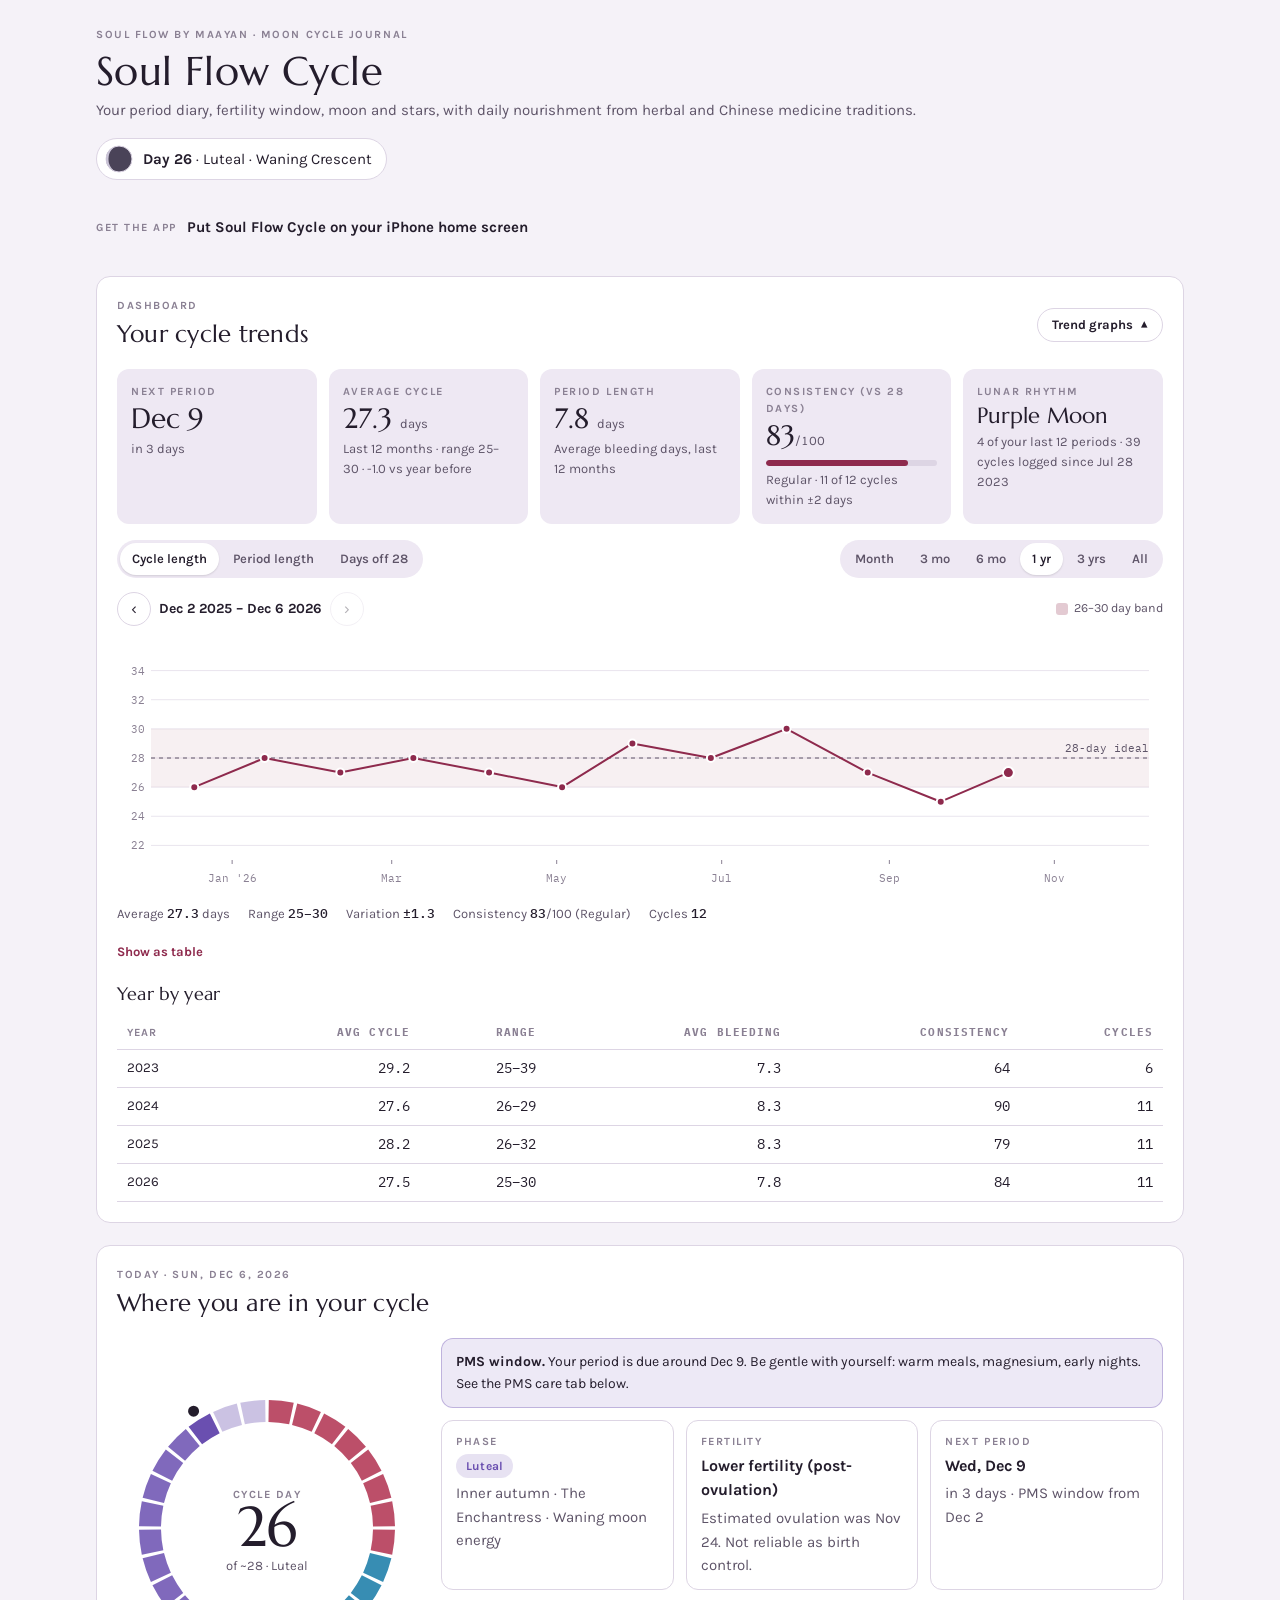
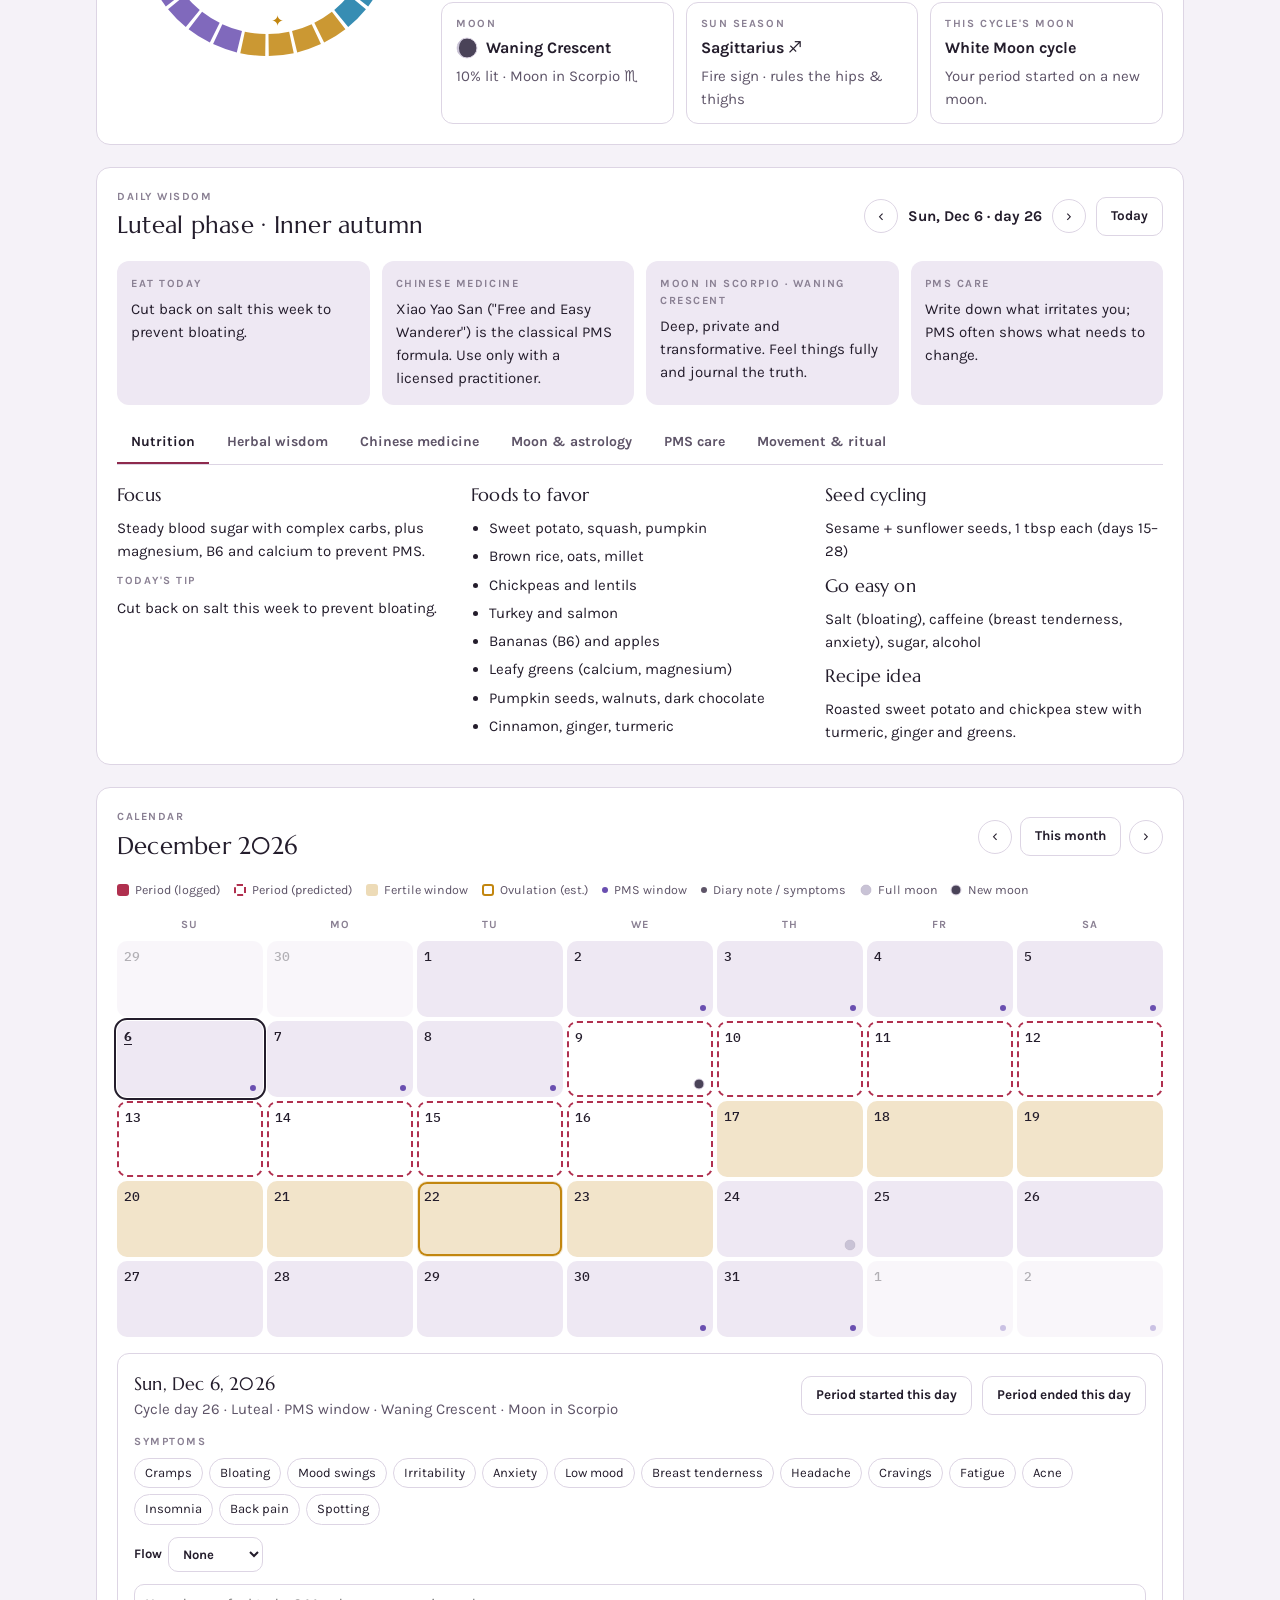
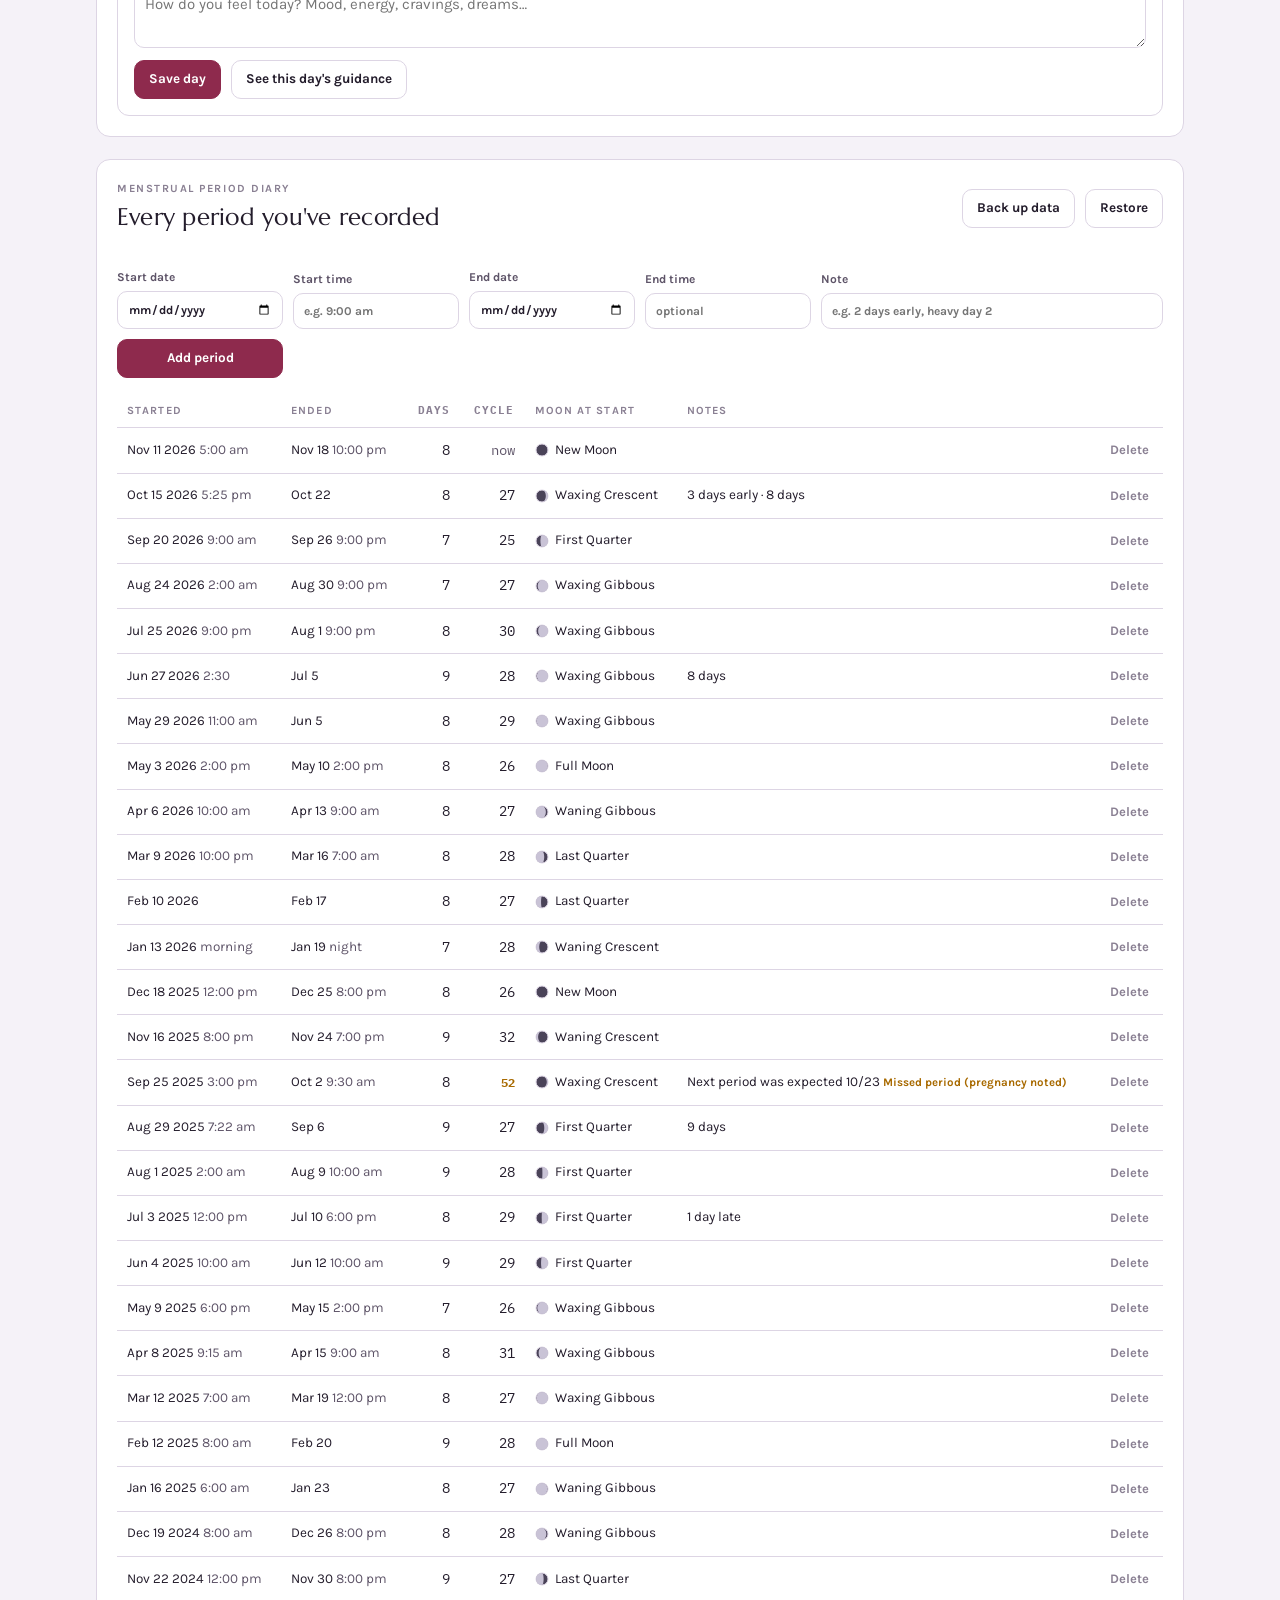
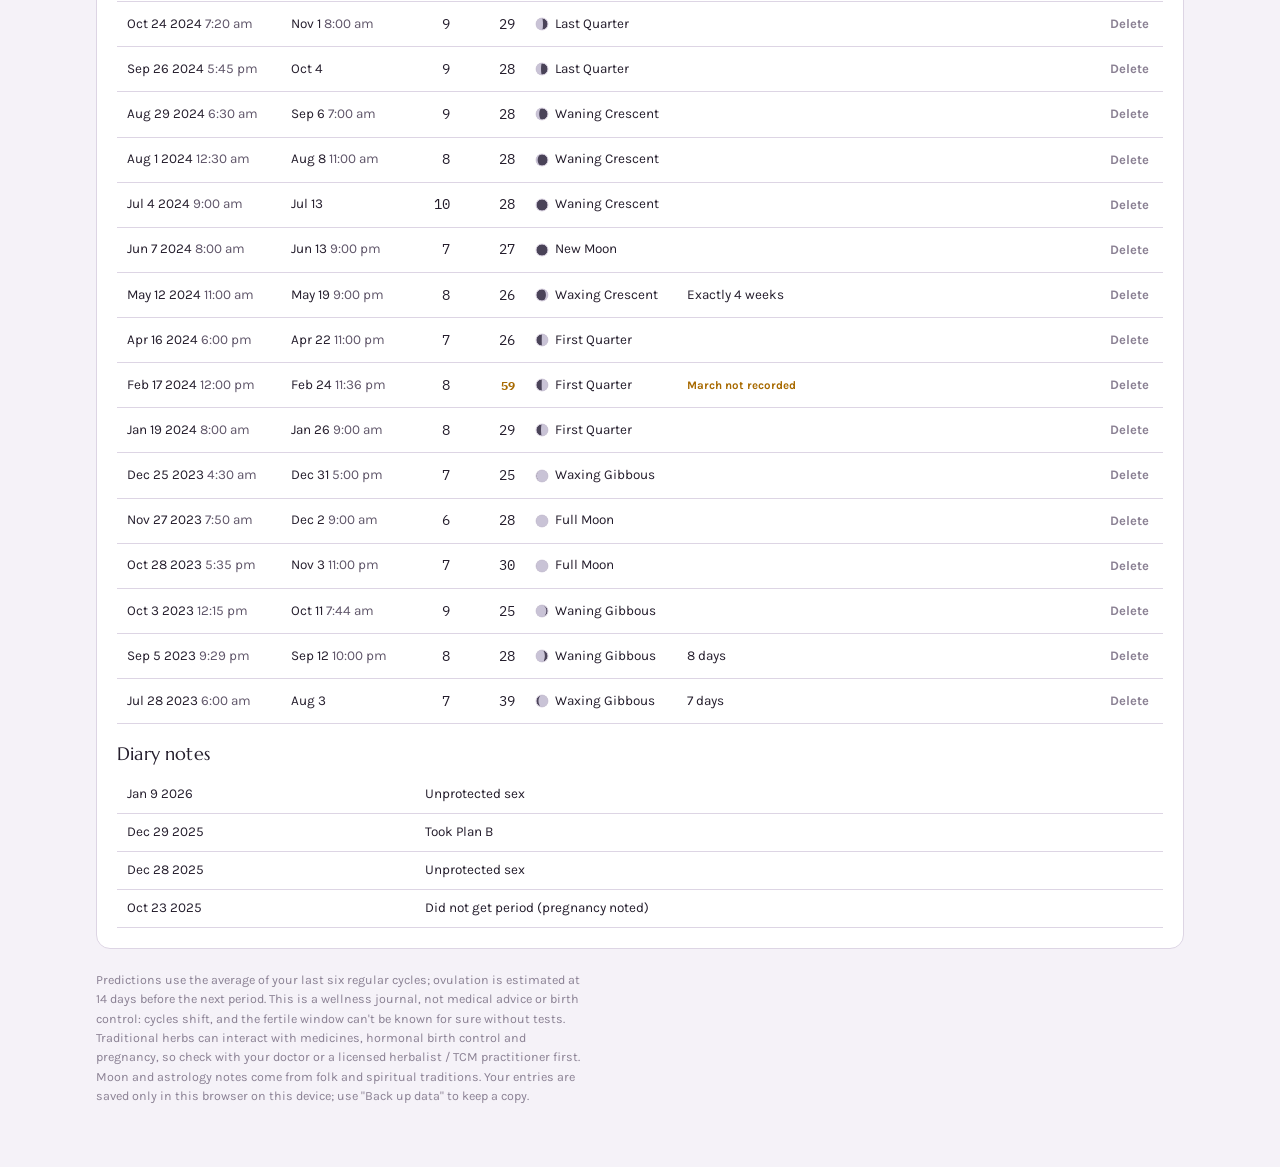
==== commit b3bcf971: "Add iPhone home screen instructions to cycle app Co-Authored-By: Claude Opus 5.5 <noreply@anthropic." ====
--- a/cycle-app/index.html
+++ b/cycle-app/index.html
@@ -1,4 +1,4 @@
-<!doctype html><html lang="en"><head><meta charset="utf-8"><meta name="viewport" content="width=device-width,initial-scale=1,viewport-fit=cover">
+<!doctype html><html lang="en"><head><meta charset="utf-8"><meta name="viewport" content="width=device-width,initial-scale=1,viewport-fit=cover"><meta name="apple-mobile-web-app-capable" content="yes"><meta name="apple-mobile-web-app-title" content="Soul Flow Cycle">
 <title>Soul Flow Cycle</title>
 <meta name="claude:viewport-fit-sides" content="cover">
 <link rel="preconnect" href="https://fonts.googleapis.com">
@@ -151,6 +151,9 @@
 .formgrid label{display:flex;flex-direction:column;gap:4px;font-size:12px;font-weight:700;color:var(--ink-2)}
 footer{font-size:12.5px;color:var(--ink-3);max-width:70ch}
 .flag{font-size:11.5px;font-weight:700;color:var(--warn)}
+.install{gap:10px;padding-block:14px}
+.install summary{cursor:pointer;display:flex;gap:10px;align-items:center;flex-wrap:wrap}
+.install ol{margin:0;padding-left:20px;display:flex;flex-direction:column;gap:6px}
 </style>
 </head><body>
 
@@ -163,6 +166,17 @@
     </div>
     <div class="today-chip" id="topChip"></div>
   </header>
+
+  <details class="card install" id="installCard">
+    <summary><span class="eyebrow">Get the app</span> <b>Put Soul Flow Cycle on your iPhone home screen</b></summary>
+    <ol>
+      <li>Open this page's link in <b>Safari</b> on your iPhone and sign in to claude.ai if asked.</li>
+      <li>Tap the <b>Share</b> button (the square with an arrow pointing up) at the bottom of the screen.</li>
+      <li>Scroll down and tap <b>Add to Home Screen</b>, name it "Soul Flow Cycle", then tap <b>Add</b>.</li>
+      <li>Open it from your home screen like any other app.</li>
+    </ol>
+    <p class="note">Your entries are saved on each device separately. To move them, tap "Back up data" in the diary on one device and "Restore" on the other.</p>
+  </details>
 
   <!-- DASHBOARD -->
   <section class="card" aria-labelledby="dashH">
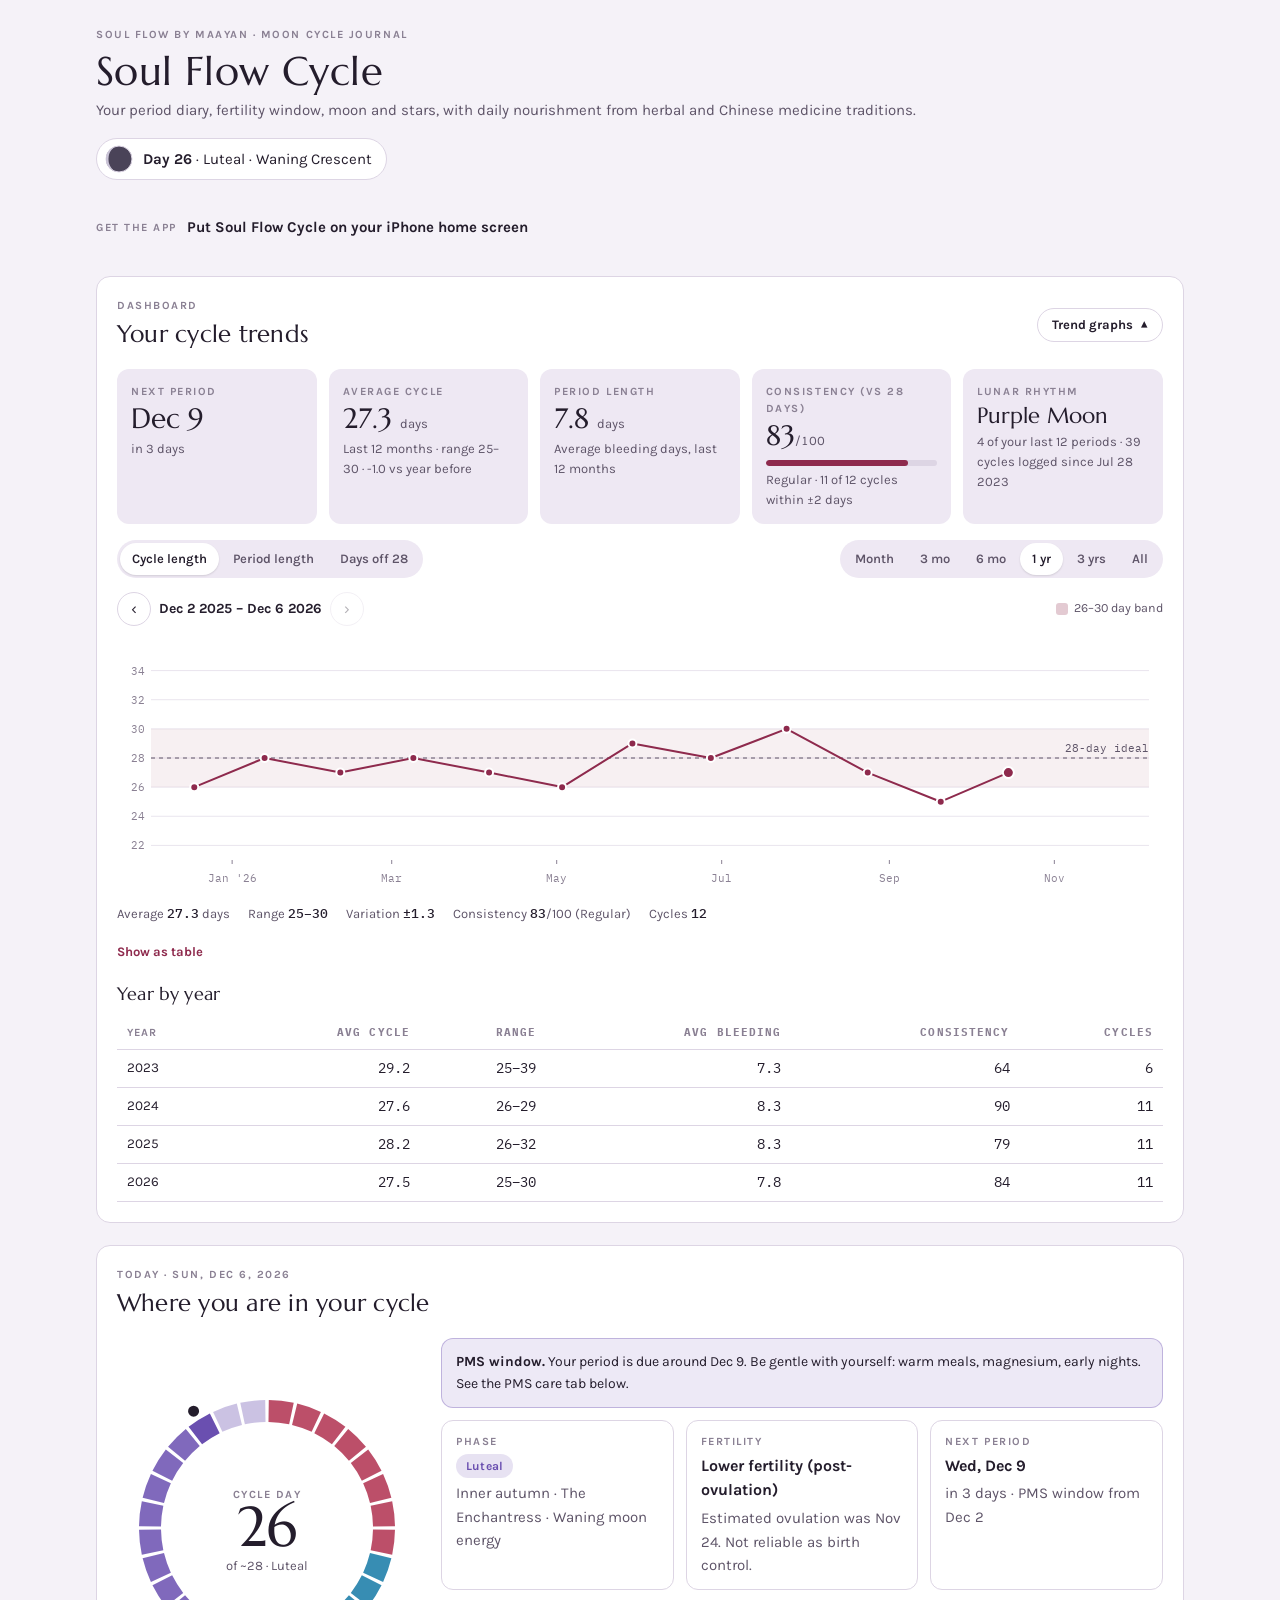
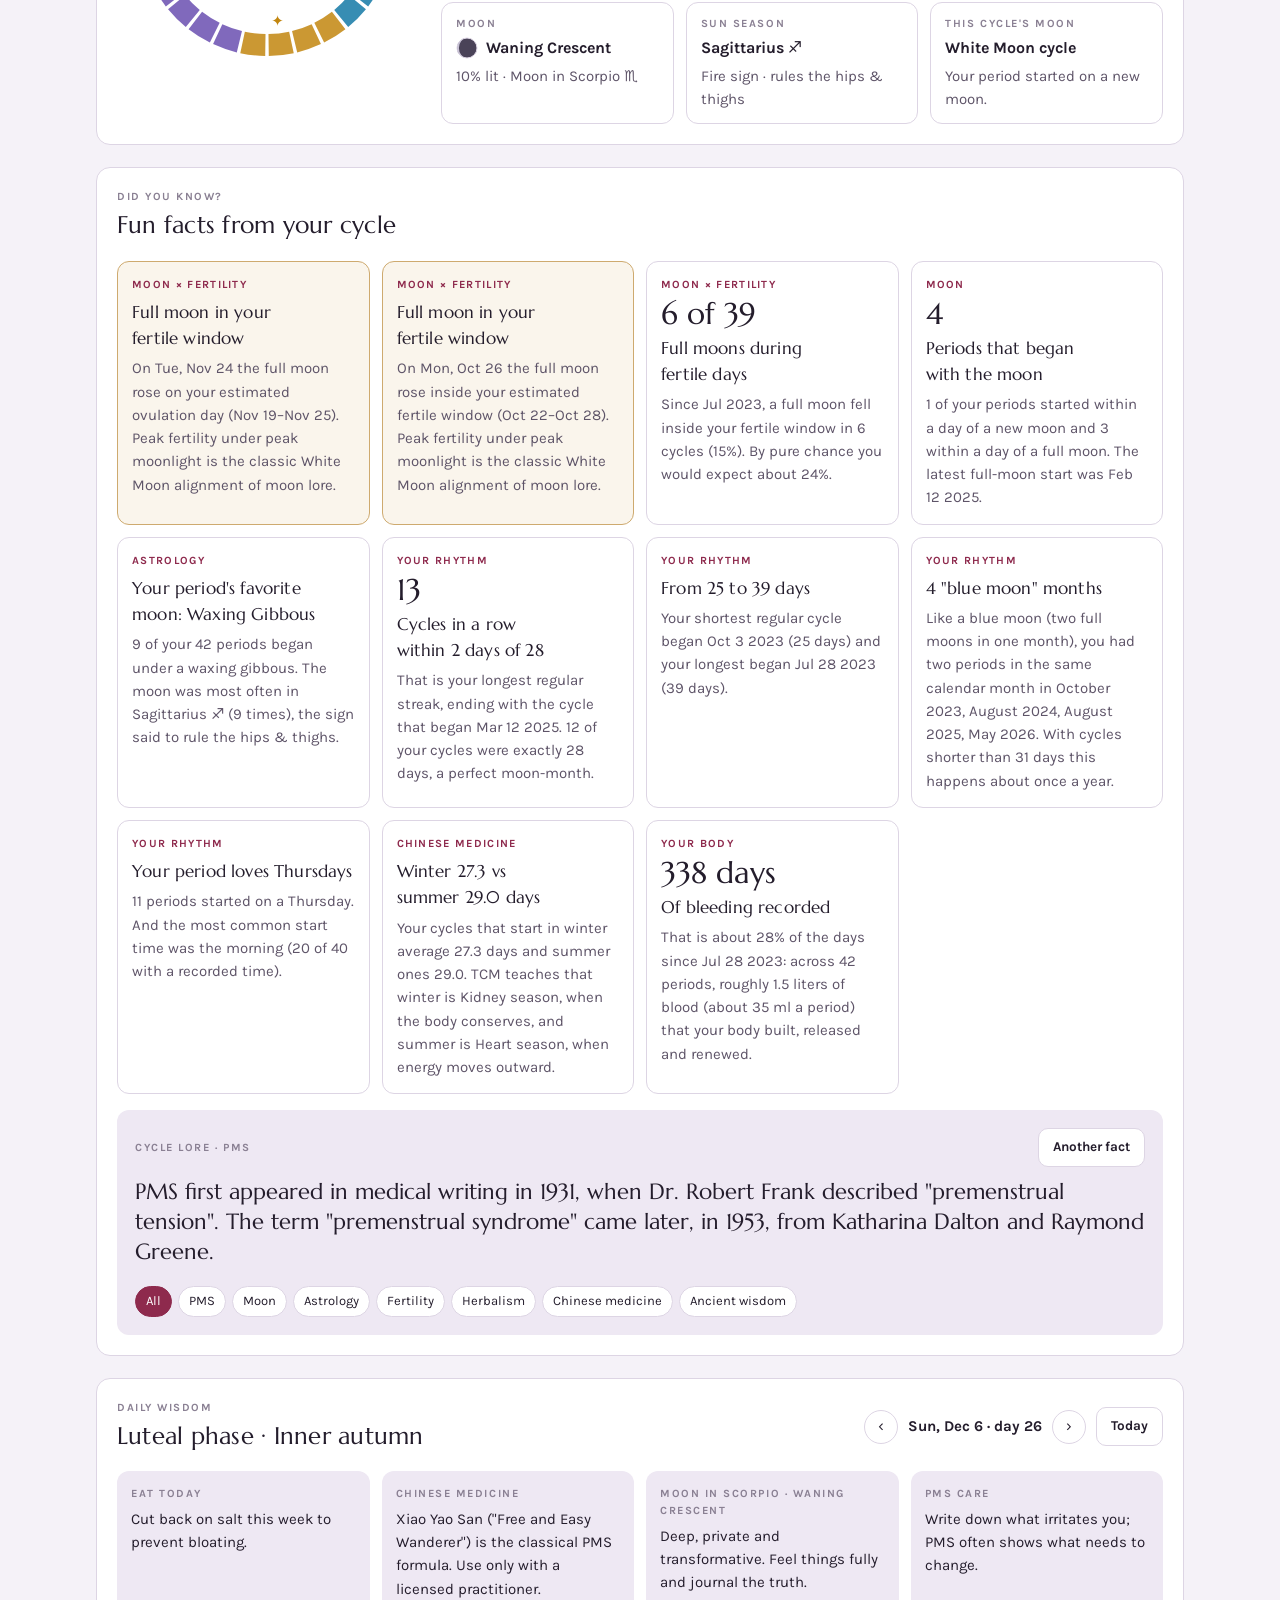
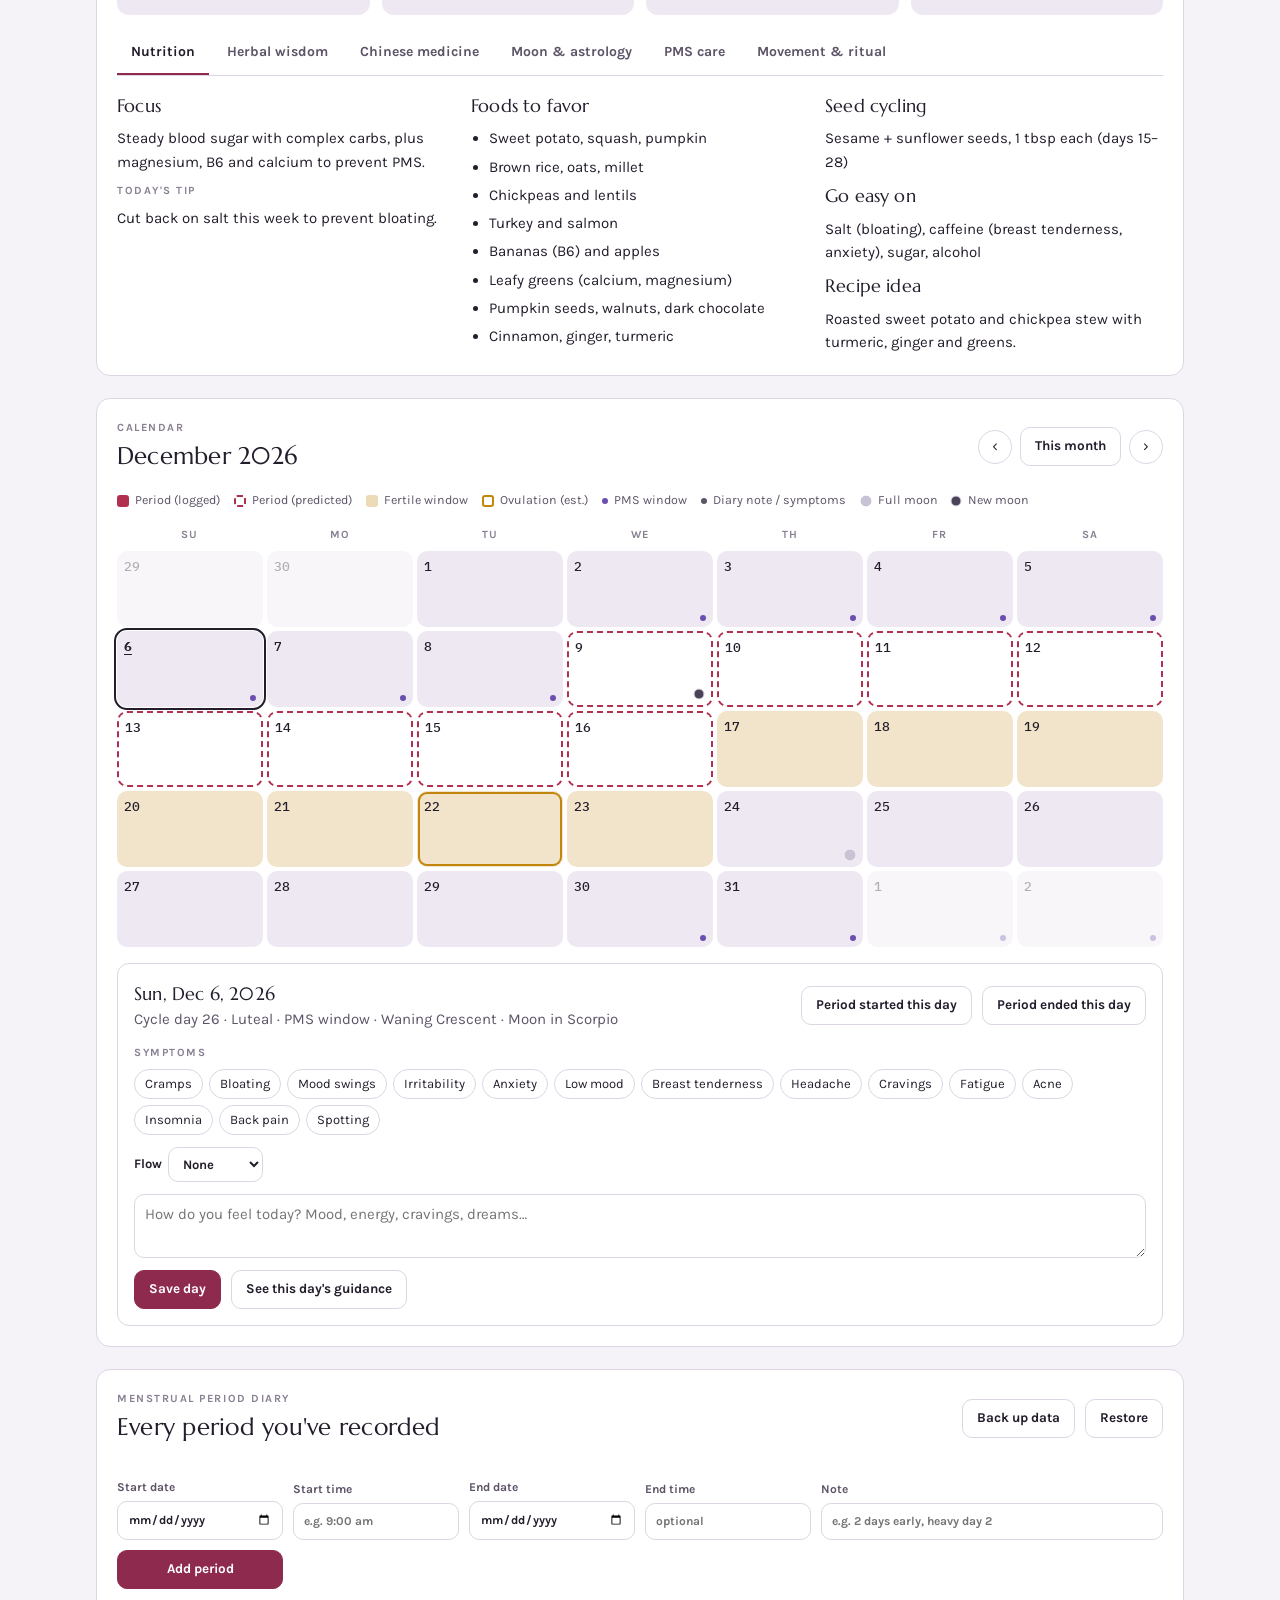
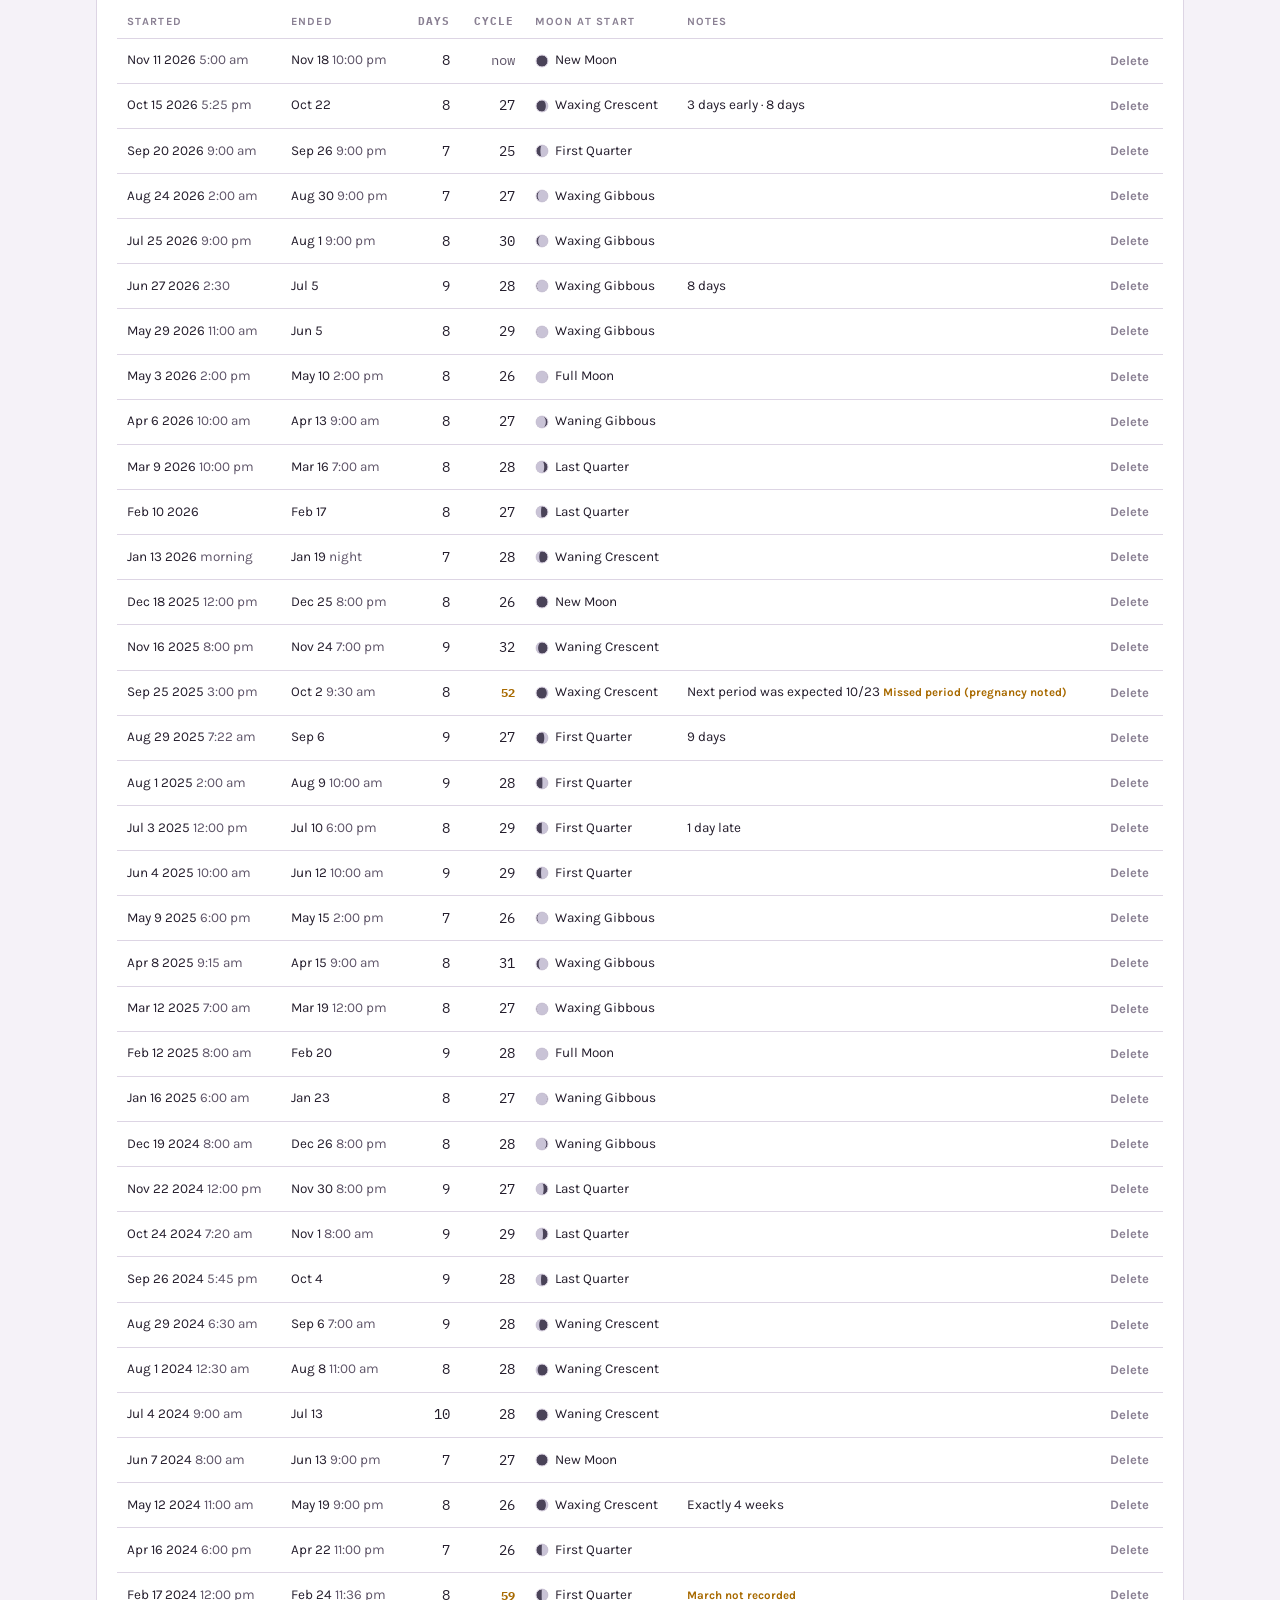
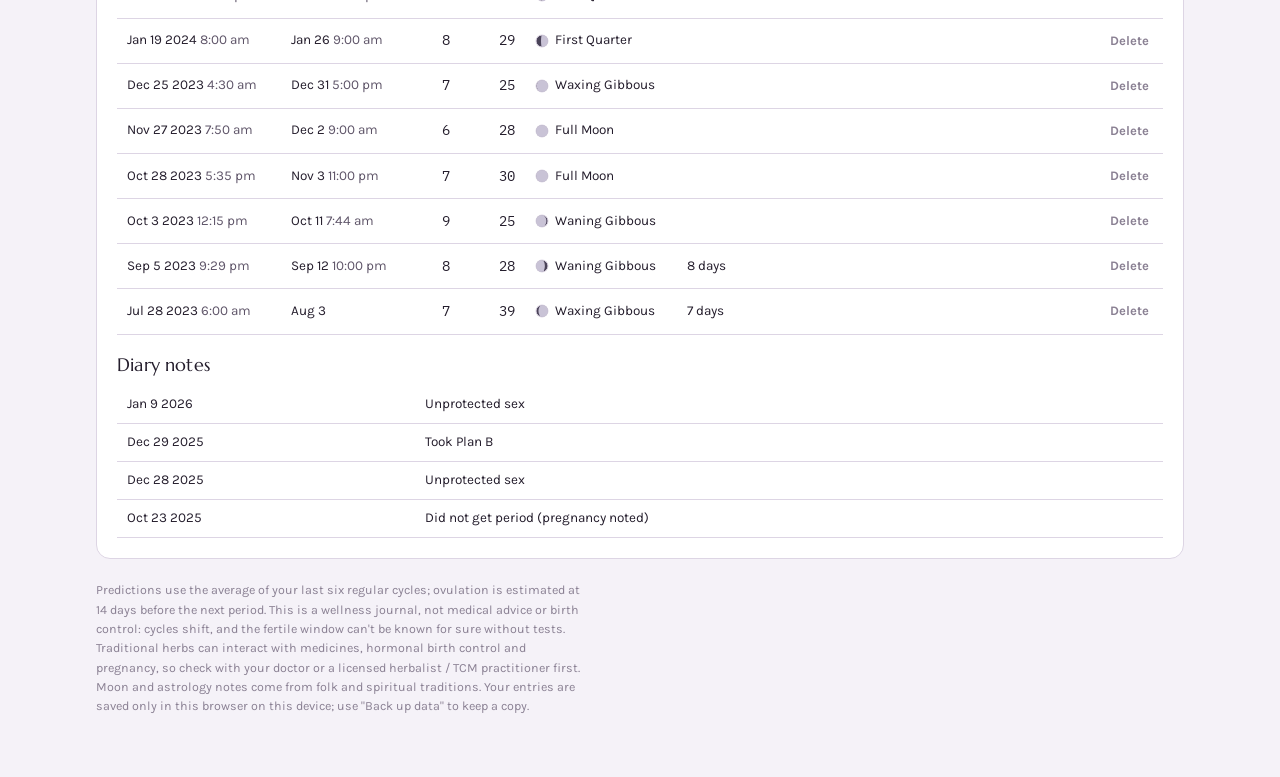
==== commit d9315cf4: "Add fun facts from cycle data and PMS, moon, astrology and herbal lore Co-Authored-By: Claude Opus 5" ====
--- a/cycle-app/index.html
+++ b/cycle-app/index.html
@@ -151,6 +151,14 @@
 .formgrid label{display:flex;flex-direction:column;gap:4px;font-size:12px;font-weight:700;color:var(--ink-2)}
 footer{font-size:12.5px;color:var(--ink-3);max-width:70ch}
 .flag{font-size:11.5px;font-weight:700;color:var(--warn)}
+.facts-grid{display:grid;grid-template-columns:repeat(auto-fit,minmax(250px,1fr));gap:12px}
+.fun{border:1px solid var(--line);border-radius:12px;padding:14px;display:flex;flex-direction:column;gap:6px;min-width:0}
+.fun.hl{border-color:color-mix(in srgb,var(--ovu) 55%,var(--line));background:color-mix(in srgb,var(--ovu) 8%,var(--surface))}
+.fun .tag{font-size:11px;letter-spacing:.12em;text-transform:uppercase;font-weight:700;color:var(--accent)}
+.fun h3{font-size:17px}
+.fun .big{font-family:var(--display);font-size:30px;line-height:1}
+.lore{background:var(--surface-2);border-radius:12px;padding:18px;display:flex;flex-direction:column;gap:10px}
+.lore p.q{font-family:var(--display);font-size:clamp(18px,2.4vw,22px);line-height:1.35;max-width:62ch}
 .install{gap:10px;padding-block:14px}
 .install summary{cursor:pointer;display:flex;gap:10px;align-items:center;flex-wrap:wrap}
 .install ol{margin:0;padding-left:20px;display:flex;flex-direction:column;gap:6px}
@@ -229,6 +237,21 @@
         <div id="todayBanner"></div>
         <div class="facts" id="facts"></div>
       </div>
+    </div>
+  </section>
+
+  <!-- FUN FACTS -->
+  <section class="card" aria-labelledby="funH">
+    <div class="sec-head"><div><span class="eyebrow">Did you know?</span><h2 id="funH">Fun facts from your cycle</h2></div></div>
+    <div class="facts-grid" id="dataFacts"></div>
+    <div class="lore">
+      <div class="row" style="justify-content:space-between">
+        <span class="eyebrow">Cycle lore · <span id="loreTag"></span></span>
+        <button class="btn" id="loreNext">Another fact</button>
+      </div>
+      <p class="q" id="loreText"></p>
+      <p class="note" id="loreSrc"></p>
+      <div class="chips" id="loreFilter" role="group" aria-label="Fact topics"></div>
     </div>
   </section>
 
@@ -899,7 +922,117 @@
 $('cToday').onclick=()=>{UI.calM=new Date(TODAY.getFullYear(),TODAY.getMonth(),1,12);UI.view=TODAY;renderCal();renderGuide()};
 let rz;addEventListener('resize',()=>{clearTimeout(rz);rz=setTimeout(()=>{if(!$('trends').hidden)renderChart()},150)});
 
-function refresh(){rebuild();renderKPIs();renderYears();if(!$('trends').hidden)renderChart();renderToday();renderGuide();renderCal();renderDiary()}
+
+
+/* ---------- fun facts ---------- */
+const LORE=[
+['Moon','The word "menstruation" comes from the Latin mensis, month, which shares its root with the Greek mēnē, moon. Language has tied periods to the moon for thousands of years.',''],
+['Moon','A lunar cycle lasts 29.5 days. A study of over 600,000 tracked cycles found the average menstrual cycle is about 29.3 days. Almost a perfect match.','Bull et al., npj Digital Medicine, 2019'],
+['Moon','A 2021 study that followed women for up to 32 years found their cycles sometimes fell into step with the moon, more often before age 35 and less often under heavy artificial light.','Helfrich-Förster et al., Science Advances, 2021'],
+['Moon','"Lunaception" was a 1970s idea from Louise Lacey: sleep in total darkness except for a soft light on the nights around the full moon, to nudge ovulation toward the full moon.',''],
+['Astrology','In astrology the Moon rules Cancer, the sign traditionally linked with the breasts, the womb and nurturing. Breast tenderness is one of the most common PMS signs.',''],
+['Astrology','Medieval astrologers mapped the body onto the zodiac (melothesia). Scorpio rules the reproductive organs and Libra the kidneys and lower back, where many people feel period aches.',''],
+['Astrology','In the 1950s, Czech doctor Eugen Jonas claimed a woman has a second fertile time each month: when the Sun and Moon return to the angle they formed at her birth. It was never scientifically confirmed but is still popular in astrology.',''],
+['Astrology','The Moon moves through all twelve signs in about 27.3 days, so in one menstrual cycle the moon visits every sign of your chart.',''],
+['PMS','PMS first appeared in medical writing in 1931, when Dr. Robert Frank described "premenstrual tension". The term "premenstrual syndrome" came later, in 1953, from Katharina Dalton and Raymond Greene.',''],
+['PMS','Up to 3 in 4 menstruating people notice some PMS symptoms. The cause is not low hormones but how sensitive the brain is to the normal rise and fall of estrogen and progesterone.','ACOG'],
+['PMS','In a large trial, 1,200 mg of calcium a day cut PMS symptoms almost in half compared with placebo. Leafy greens, sesame, almonds and yogurt are rich sources.','Thys-Jacobs et al., 1998'],
+['PMS','Saffron, the world\'s most precious spice, has been tested for PMS: in a small trial it eased low mood and irritability better than placebo.','Agha-Hosseini et al., 2008'],
+['PMS','Chocolate cravings peak before a period. One popular theory points to magnesium, which dips in the luteal phase, and dark chocolate is full of it.',''],
+['PMS','Your metabolism speeds up slightly in the luteal phase, so feeling hungrier before your period is your body asking for real fuel, not a lack of willpower.',''],
+['Fertility','An egg lives only 12–24 hours after ovulation, but sperm can survive up to 5 days. That is why the fertile window is about 6 days long.',''],
+['Fertility','Progesterone raises your resting body temperature by about 0.3–0.5 °C after ovulation. Tracking it each morning shows when ovulation has already happened.',''],
+['Fertility','Around ovulation, cervical fluid turns clear and stretchy like raw egg white. It helps sperm swim toward the egg.',''],
+['Fertility','Some studies suggest the sense of smell sharpens and the voice rises slightly in pitch around ovulation.',''],
+['Fertility','Ovulation pain has its own name, mittelschmerz, German for "middle pain". Roughly 1 in 5 people feel it.',''],
+['Herbalism','Chaste tree (vitex) was nicknamed "monk\'s pepper" because medieval monks chewed the berries to calm their libido. Today it is the best-studied herb for PMS.',''],
+['Herbalism','In a 2009 study, ginger capsules eased period pain as well as ibuprofen and mefenamic acid.','Ozgoli et al., 2009'],
+['Herbalism','Mugwort (Artemisia) is named after Artemis, Greek goddess of the moon and of women. It has long been used to bring on a period, so it must be avoided in pregnancy.',''],
+['Herbalism','Yarrow\'s Latin name, Achillea, honors Achilles, who legend says used it to stop his soldiers\' bleeding. Herbalists later used it for heavy periods.',''],
+['Herbalism','Midwives have recommended red raspberry leaf tea for centuries as a tonic for the uterus.',''],
+['Herbalism','In a study of teenage girls, drinking rose tea eased period pain and anxiety. Rose is also a classic Persian and Chinese remedy for the heart.','Tseng et al., 2005'],
+['Chinese medicine','The Huangdi Neijing, written over 2,000 years ago, describes a woman\'s life in 7-year cycles: Tian Gui ("heavenly water") arrives at 14 and periods begin, and it fades at 49.',''],
+['Chinese medicine','Dong quai is called "female ginseng" and has been the most used herb for women in Chinese medicine for more than a thousand years.',''],
+['Chinese medicine','In TCM the Liver stores the Blood and is most active from 1 to 3 am. Being asleep then is said to help Blood rebuild and keep PMS calm.',''],
+['Chinese medicine','Brown sugar and ginger tea (红糖姜茶) is the period remedy almost every Chinese grandmother knows.',''],
+['Chinese medicine','Mugwort is also the herb burned in moxibustion, a heat therapy often used on point SP6 to warm the womb and ease cramps.',''],
+['Ancient wisdom','Ayurveda prescribes "Rajaswala paricharya", a regimen of rest, simple warm food and quiet for the first three days of bleeding.',''],
+['Ancient wisdom','Many ancient cultures kept "red tents" or moon lodges where women rested together during their periods.',''],
+['Ancient wisdom','A typical period loses only about 30–40 ml of blood, around 2–3 tablespoons, even though it feels like much more.','']
+];
+const LORE_TAGS=['All','PMS','Moon','Astrology','Fertility','Herbalism','Chinese medicine','Ancient wisdom'];
+UI.loreTag='All';UI.loreOff=0;
+function renderLore(){
+  const list=UI.loreTag==='All'?LORE:LORE.filter(l=>l[0]===UI.loreTag);
+  const f=info(TODAY);
+  let base=dayIndex(TODAY);
+  if(UI.loreTag==='All'&&f&&f.pms&&UI.loreOff===0){const i=LORE.findIndex((l,j)=>l[0]==='PMS'&&j%5===base%5);if(i>=0)base=i}
+  const l=list[((base+UI.loreOff)%list.length+list.length)%list.length];
+  $('loreTag').textContent=l[0];$('loreText').textContent=l[1];$('loreSrc').textContent=l[2]?'Source: '+l[2]:'';
+  $('loreFilter').innerHTML=LORE_TAGS.map(t=>`<button class="chip" aria-pressed="${t===UI.loreTag}" data-lt="${t}">${t}</button>`).join('');
+}
+$('loreNext').onclick=()=>{UI.loreOff++;renderLore()};
+$('loreFilter').onclick=e=>{const b=e.target.closest('button[data-lt]');if(!b)return;UI.loreTag=b.dataset.lt;UI.loreOff=0;renderLore()};
+
+function fertileDates(i){
+  const p=PER[i],nx=PER[i+1];let L;
+  if(nx){L=diff(p.sd,nx.sd);if(L>45||p.gap)return null}else L=PRED.L;
+  const O=L-14;return{L,O,fs:add(p.sd,O-6),fe:add(p.sd,O),ov:add(p.sd,O-1)};
+}
+function eventsIn(a,b){const r=[];for(let d=new Date(a);d<=b;d=add(d,1)){const e=moonEvents(d);if(e)r.push({d:new Date(d),e})}return r}
+function nearEvent(d,k){for(let x=-1;x<=1;x++){if(moonEvents(add(d,x))===k)return true}return false}
+function timeBucket(t){
+  if(!t)return null;t=t.toLowerCase();if(t.includes('morning'))return'Morning';if(t.includes('night'))return'Night';
+  const m=t.match(/(\d{1,2})(?::(\d\d))?\s*(am|pm)?/);if(!m||!m[3])return null;
+  let h=+m[1]%12+(m[3]==='pm'?12:0);return h>=5&&h<12?'Morning':h<17?'Afternoon':h<21?'Evening':'Night';
+}
+function renderFacts(){
+  const out=[];
+  // 1. recent fertile windows that held a full or new moon
+  for(let i=PER.length-1;i>=Math.max(0,PER.length-3)&&out.length<2;i--){
+    const fd=fertileDates(i);if(!fd)continue;
+    eventsIn(fd.fs,fd.fe).forEach(ev=>{
+      const onOv=F(ev.d)===F(fd.ov),full=ev.e==='full';
+      out.push({hl:true,tag:'Moon × fertility',title:`${full?'Full':'New'} moon in your fertile window`,
+        text:`On ${nice(ev.d)} the ${full?'full':'new'} moon ${full?'rose':'arrived'} ${onOv?'on your estimated ovulation day':'inside your estimated fertile window'} (${short(fd.fs)}–${short(fd.fe)}). ${full?'Peak fertility under peak moonlight is the classic White Moon alignment of moon lore.':'Ovulating with the dark moon is the Red Moon rhythm, linked in lore with inward, creative energy.'}`});
+    });
+  }
+  // 2. how often the full moon has landed in a fertile window
+  let tot=0,hit=0;for(let i=0;i<PER.length-1;i++){const fd=fertileDates(i);if(!fd)continue;tot++;if(eventsIn(fd.fs,fd.fe).some(e=>e.e==='full'))hit++}
+  if(tot)out.push({tag:'Moon × fertility',big:`${hit} of ${tot}`,title:'Full moons during fertile days',text:`Since ${MO[PER[0].sd.getMonth()]} ${PER[0].sd.getFullYear()}, a full moon fell inside your fertile window in ${hit} cycles (${Math.round(hit/tot*100)}%). By pure chance you would expect about 24%.`});
+  // 3. periods that began on a full or new moon
+  const onFull=PER.filter(p=>nearEvent(p.sd,'full')),onNew=PER.filter(p=>nearEvent(p.sd,'new'));
+  out.push({tag:'Moon',big:`${onFull.length+onNew.length}`,title:'Periods that began with the moon',text:`${onNew.length} of your periods started within a day of a new moon and ${onFull.length} within a day of a full moon.${onFull.length?' The latest full-moon start was '+short(onFull[onFull.length-1].sd,true)+'.':''}`});
+  // 4. most common moon phase and moon sign at period start
+  const pc={},sc={};PER.forEach(p=>{const n=moonPhase(p.sd).name;pc[n]=(pc[n]||0)+1;const g=sign(moonLon(p.sd))[0];sc[g]=(sc[g]||0)+1});
+  const tp=Object.entries(pc).sort((a,b)=>b[1]-a[1])[0],ts=Object.entries(sc).sort((a,b)=>b[1]-a[1])[0],tsg=SIGNS.find(x=>x[0]===ts[0]);
+  out.push({tag:'Astrology',title:`Your period's favorite moon: ${tp[0]}`,text:`${tp[1]} of your ${PER.length} periods began under a ${tp[0].toLowerCase()}. The moon was most often in ${ts[0]} ${tsg[1]} (${ts[1]} times), the sign said to rule the ${tsg[3].toLowerCase()}.`});
+  // 5. consistency streak and exact 28s
+  let best=0,cur=0,bestEnd=null;CYC.forEach(c=>{if(c.valid&&Math.abs(c.len-28)<=2){cur++;if(cur>best){best=cur;bestEnd=c.start}}else cur=0});
+  const ex=CYC.filter(c=>c.valid&&c.len===28).length;
+  out.push({tag:'Your rhythm',big:`${best}`,title:'Cycles in a row within 2 days of 28',text:`That is your longest regular streak, ending with the cycle that began ${short(bestEnd,true)}. ${ex} of your cycles were exactly 28 days, a perfect moon-month.`});
+  // 6. shortest and longest
+  const vc=CYC.filter(c=>c.valid);if(vc.length){const mn=vc.reduce((a,b)=>b.len<a.len?b:a),mx=vc.reduce((a,b)=>b.len>a.len?b:a);
+  out.push({tag:'Your rhythm',title:`From ${mn.len} to ${mx.len} days`,text:`Your shortest regular cycle began ${short(mn.start,true)} (${mn.len} days) and your longest began ${short(mx.start,true)} (${mx.len} days).`})}
+  // 7. double-period months
+  const mc={};PER.forEach(p=>{const k=MOL[p.sd.getMonth()]+' '+p.sd.getFullYear();mc[k]=(mc[k]||0)+1});
+  const dbl=Object.keys(mc).filter(k=>mc[k]>1);
+  if(dbl.length)out.push({tag:'Your rhythm',title:`${dbl.length} "blue moon" months`,text:`Like a blue moon (two full moons in one month), you had two periods in the same calendar month in ${dbl.join(', ')}. With cycles shorter than 31 days this happens about once a year.`});
+  // 8. weekday and time of day
+  const WDL=['Sunday','Monday','Tuesday','Wednesday','Thursday','Friday','Saturday'];const wc={};PER.forEach(p=>{const w=WDL[p.sd.getDay()];wc[w]=(wc[w]||0)+1});const tw=Object.entries(wc).sort((a,b)=>b[1]-a[1])[0];
+  const tc={};PER.forEach(p=>{const b=timeBucket(p.st);if(b)tc[b]=(tc[b]||0)+1});const tt2=Object.entries(tc).sort((a,b)=>b[1]-a[1])[0];
+  out.push({tag:'Your rhythm',title:`Your period loves ${tw[0]}s`,text:`${tw[1]} periods started on a ${tw[0]}.${tt2?` And the most common start time was the ${tt2[0].toLowerCase()} (${tt2[1]} of ${Object.values(tc).reduce((a,b)=>a+b,0)} with a recorded time).`:''}`});
+  // 9. seasons
+  const sz={w:[],s:[]};vc.forEach(c=>{const m=c.start.getMonth();if(m===11||m<2)sz.w.push(c.len);else if(m>=5&&m<=7)sz.s.push(c.len)});
+  if(sz.w.length&&sz.s.length){const w=mean(sz.w),su=mean(sz.s);out.push({tag:'Chinese medicine',title:`Winter ${w.toFixed(1)} vs summer ${su.toFixed(1)} days`,text:`Your cycles that start in winter average ${w.toFixed(1)} days and summer ones ${su.toFixed(1)}. TCM teaches that winter is Kidney season, when the body conserves, and summer is Heart season, when energy moves outward.`})}
+  // 10. lifetime bleeding
+  const bd=PER.reduce((a,p)=>a+(p.plen&&p.plen<=12?p.plen:0),0),span=diff(PER[0].sd,TODAY)+1;
+  out.push({tag:'Your body',big:`${bd} days`,title:'Of bleeding recorded',text:`That is about ${Math.round(bd/span*100)}% of the days since ${short(PER[0].sd,true)}: across ${PER.length} periods, roughly ${(PER.length*0.035).toFixed(1)} liters of blood (about 35 ml a period) that your body built, released and renewed.`});
+  $('dataFacts').innerHTML=out.slice(0,12).map(f=>`<div class="fun${f.hl?' hl':''}"><span class="tag">${f.tag}</span>${f.big?`<span class="big num">${f.big}</span>`:''}<h3>${f.title}</h3><p class="muted">${f.text}</p></div>`).join('');
+  renderLore();
+}
+
+function refresh(){rebuild();renderKPIs();renderYears();if(!$('trends').hidden)renderChart();renderToday();renderFacts();renderGuide();renderCal();renderDiary()}
 setSeg('metricSeg','m',UI.metric);setSeg('rangeSeg','r',UI.range);
 rebuild();
 if(pref('trends')==='0'){tt.setAttribute('aria-expanded','false');$('trends').hidden=true}
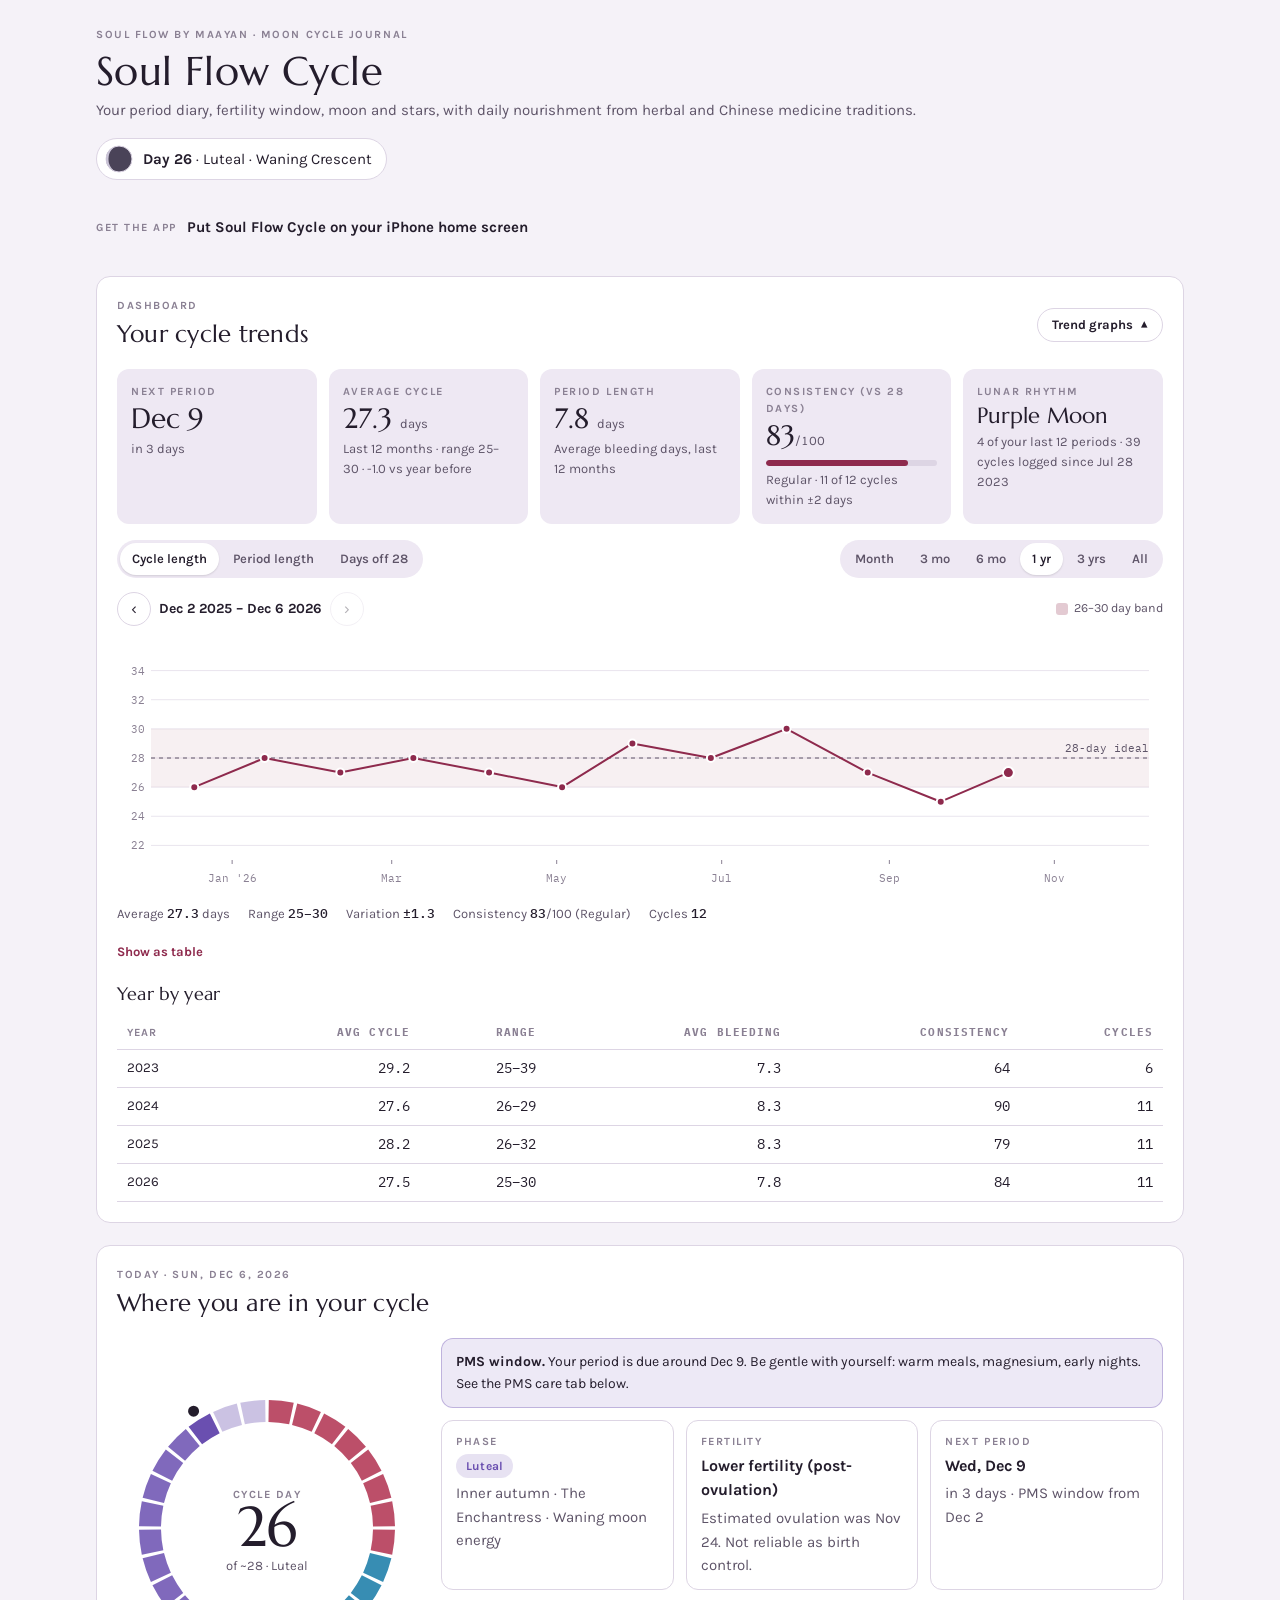
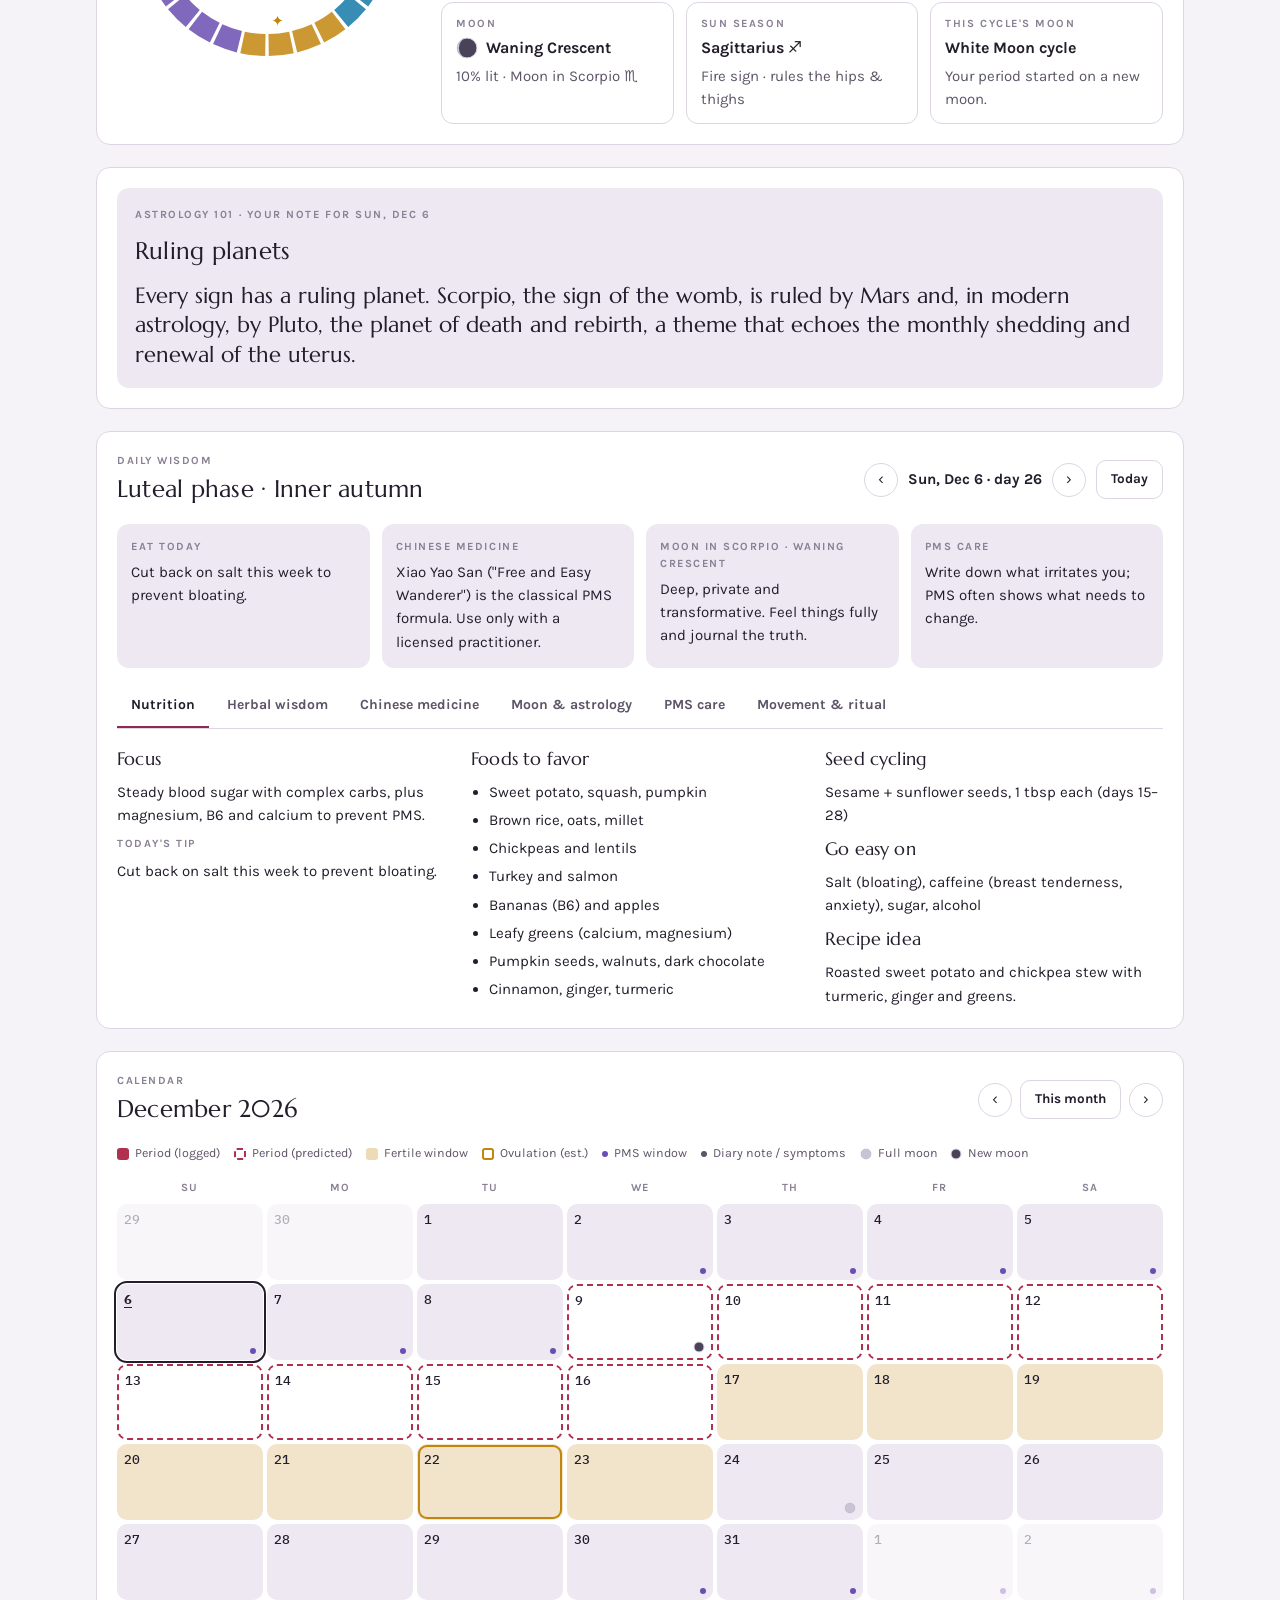
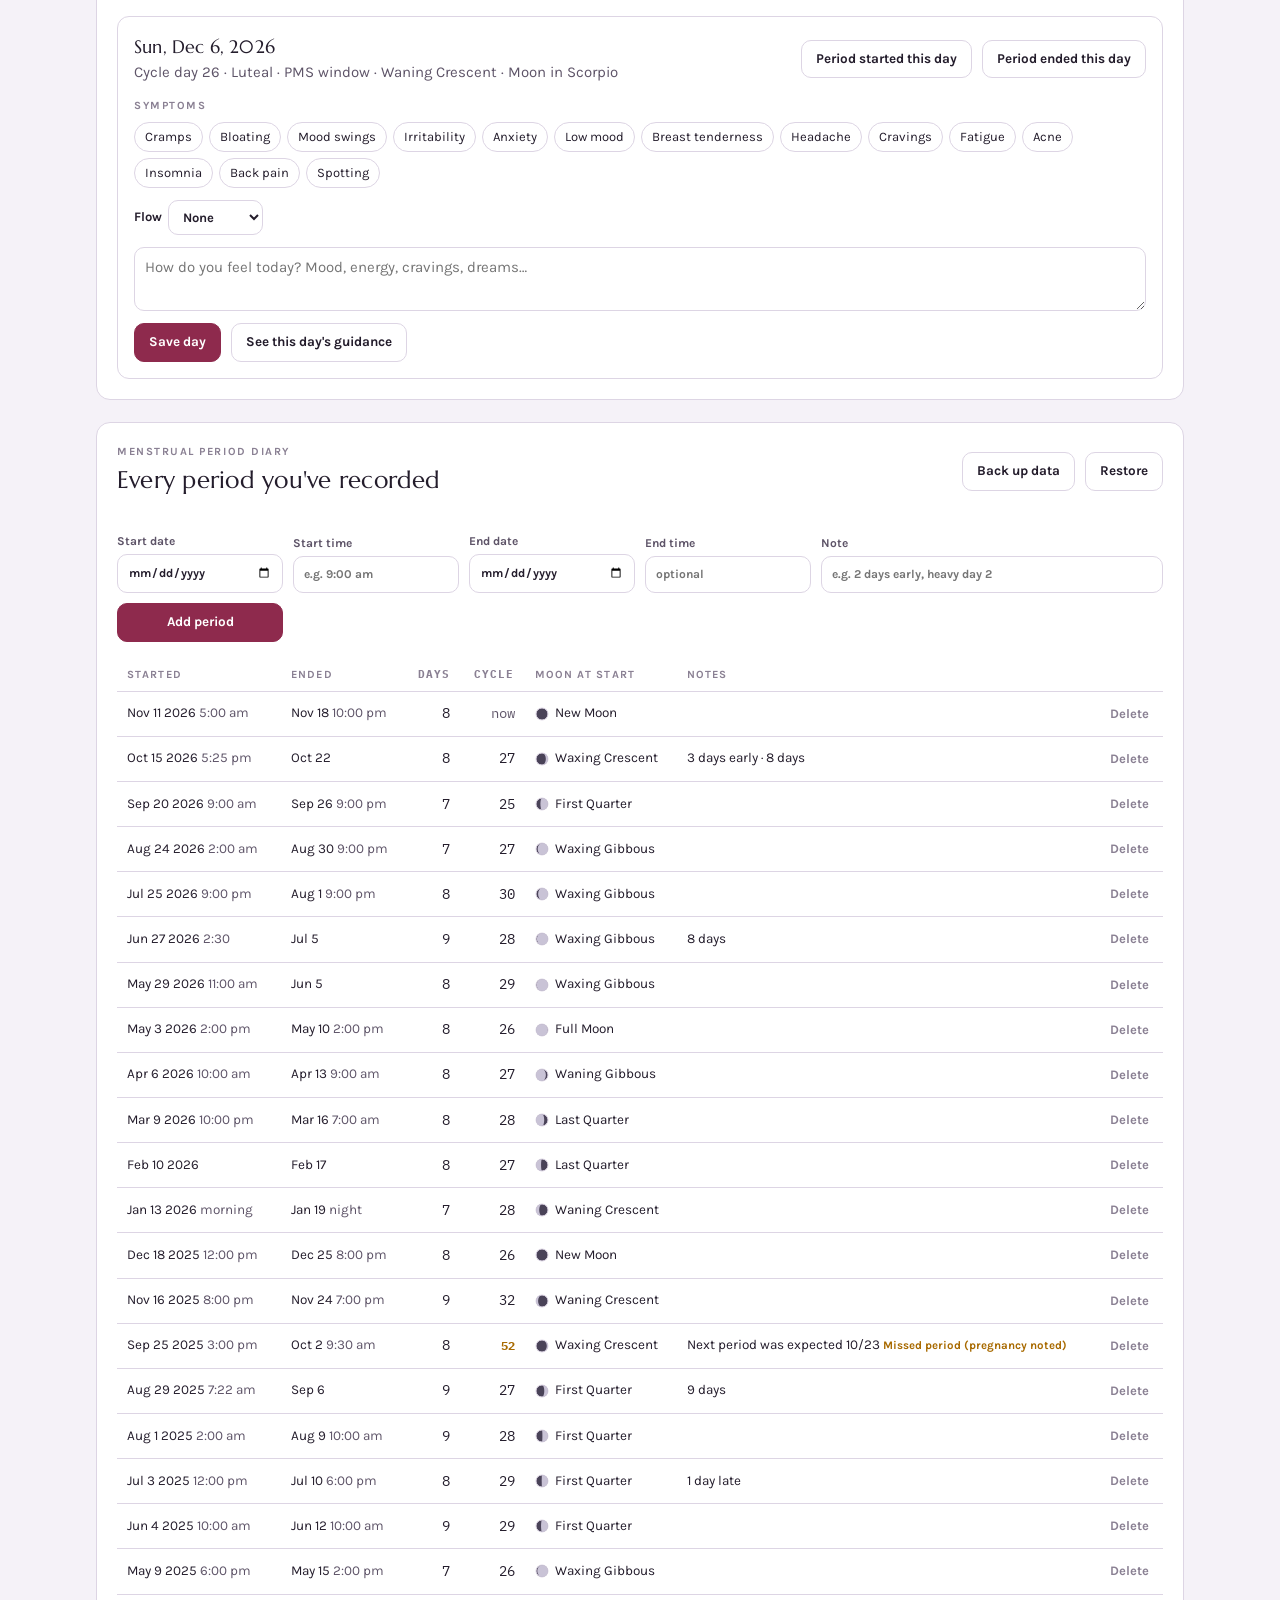
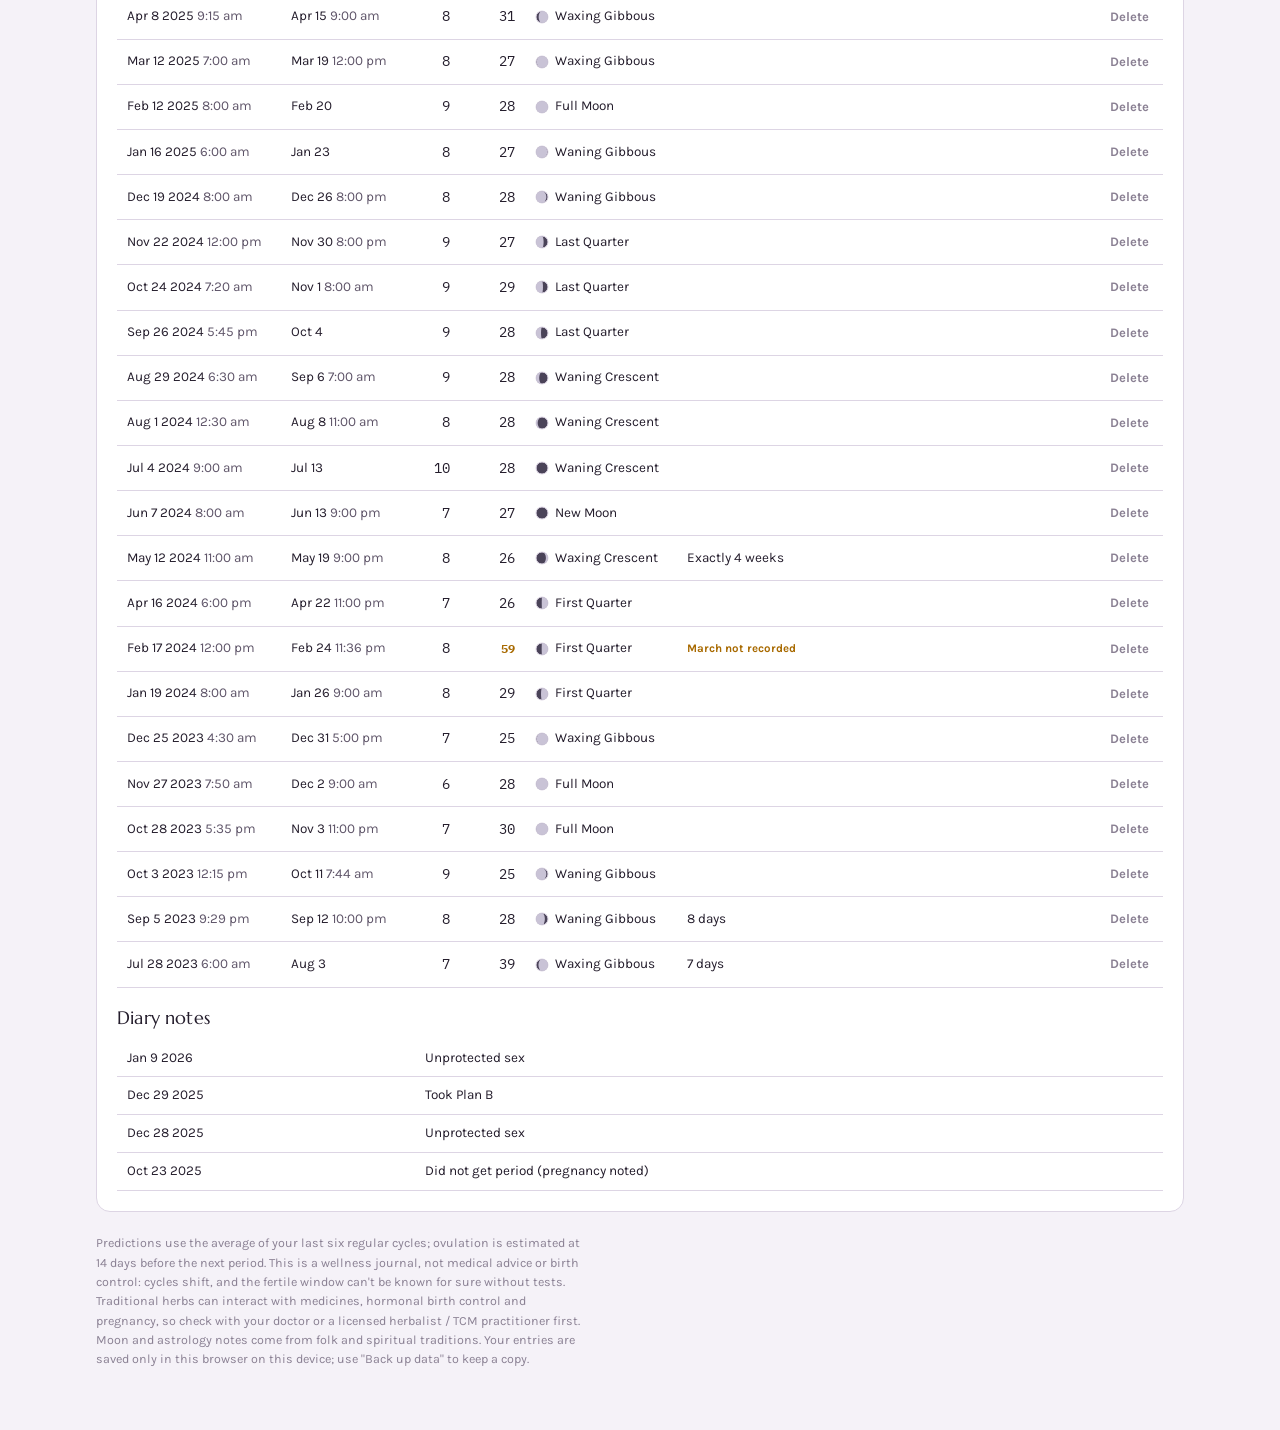
==== commit 9e6f1d09: "Replace fun facts with one daily beginner astrology note Co-Authored-By: Claude Opus 5.5 <noreply@an" ====
--- a/cycle-app/index.html
+++ b/cycle-app/index.html
@@ -151,12 +151,6 @@
 .formgrid label{display:flex;flex-direction:column;gap:4px;font-size:12px;font-weight:700;color:var(--ink-2)}
 footer{font-size:12.5px;color:var(--ink-3);max-width:70ch}
 .flag{font-size:11.5px;font-weight:700;color:var(--warn)}
-.facts-grid{display:grid;grid-template-columns:repeat(auto-fit,minmax(250px,1fr));gap:12px}
-.fun{border:1px solid var(--line);border-radius:12px;padding:14px;display:flex;flex-direction:column;gap:6px;min-width:0}
-.fun.hl{border-color:color-mix(in srgb,var(--ovu) 55%,var(--line));background:color-mix(in srgb,var(--ovu) 8%,var(--surface))}
-.fun .tag{font-size:11px;letter-spacing:.12em;text-transform:uppercase;font-weight:700;color:var(--accent)}
-.fun h3{font-size:17px}
-.fun .big{font-family:var(--display);font-size:30px;line-height:1}
 .lore{background:var(--surface-2);border-radius:12px;padding:18px;display:flex;flex-direction:column;gap:10px}
 .lore p.q{font-family:var(--display);font-size:clamp(18px,2.4vw,22px);line-height:1.35;max-width:62ch}
 .install{gap:10px;padding-block:14px}
@@ -240,18 +234,12 @@
     </div>
   </section>
 
-  <!-- FUN FACTS -->
-  <section class="card" aria-labelledby="funH">
-    <div class="sec-head"><div><span class="eyebrow">Did you know?</span><h2 id="funH">Fun facts from your cycle</h2></div></div>
-    <div class="facts-grid" id="dataFacts"></div>
+  <!-- DAILY ASTROLOGY NOTE -->
+  <section class="card" aria-labelledby="noteH">
     <div class="lore">
-      <div class="row" style="justify-content:space-between">
-        <span class="eyebrow">Cycle lore · <span id="loreTag"></span></span>
-        <button class="btn" id="loreNext">Another fact</button>
-      </div>
-      <p class="q" id="loreText"></p>
-      <p class="note" id="loreSrc"></p>
-      <div class="chips" id="loreFilter" role="group" aria-label="Fact topics"></div>
+      <span class="eyebrow">Astrology 101 · your note for <span id="noteDate"></span></span>
+      <h2 id="noteH"></h2>
+      <p class="q" id="noteText"></p>
     </div>
   </section>
 
@@ -924,115 +912,49 @@
 
 
 
-/* ---------- fun facts ---------- */
-const LORE=[
-['Moon','The word "menstruation" comes from the Latin mensis, month, which shares its root with the Greek mēnē, moon. Language has tied periods to the moon for thousands of years.',''],
-['Moon','A lunar cycle lasts 29.5 days. A study of over 600,000 tracked cycles found the average menstrual cycle is about 29.3 days. Almost a perfect match.','Bull et al., npj Digital Medicine, 2019'],
-['Moon','A 2021 study that followed women for up to 32 years found their cycles sometimes fell into step with the moon, more often before age 35 and less often under heavy artificial light.','Helfrich-Förster et al., Science Advances, 2021'],
-['Moon','"Lunaception" was a 1970s idea from Louise Lacey: sleep in total darkness except for a soft light on the nights around the full moon, to nudge ovulation toward the full moon.',''],
-['Astrology','In astrology the Moon rules Cancer, the sign traditionally linked with the breasts, the womb and nurturing. Breast tenderness is one of the most common PMS signs.',''],
-['Astrology','Medieval astrologers mapped the body onto the zodiac (melothesia). Scorpio rules the reproductive organs and Libra the kidneys and lower back, where many people feel period aches.',''],
-['Astrology','In the 1950s, Czech doctor Eugen Jonas claimed a woman has a second fertile time each month: when the Sun and Moon return to the angle they formed at her birth. It was never scientifically confirmed but is still popular in astrology.',''],
-['Astrology','The Moon moves through all twelve signs in about 27.3 days, so in one menstrual cycle the moon visits every sign of your chart.',''],
-['PMS','PMS first appeared in medical writing in 1931, when Dr. Robert Frank described "premenstrual tension". The term "premenstrual syndrome" came later, in 1953, from Katharina Dalton and Raymond Greene.',''],
-['PMS','Up to 3 in 4 menstruating people notice some PMS symptoms. The cause is not low hormones but how sensitive the brain is to the normal rise and fall of estrogen and progesterone.','ACOG'],
-['PMS','In a large trial, 1,200 mg of calcium a day cut PMS symptoms almost in half compared with placebo. Leafy greens, sesame, almonds and yogurt are rich sources.','Thys-Jacobs et al., 1998'],
-['PMS','Saffron, the world\'s most precious spice, has been tested for PMS: in a small trial it eased low mood and irritability better than placebo.','Agha-Hosseini et al., 2008'],
-['PMS','Chocolate cravings peak before a period. One popular theory points to magnesium, which dips in the luteal phase, and dark chocolate is full of it.',''],
-['PMS','Your metabolism speeds up slightly in the luteal phase, so feeling hungrier before your period is your body asking for real fuel, not a lack of willpower.',''],
-['Fertility','An egg lives only 12–24 hours after ovulation, but sperm can survive up to 5 days. That is why the fertile window is about 6 days long.',''],
-['Fertility','Progesterone raises your resting body temperature by about 0.3–0.5 °C after ovulation. Tracking it each morning shows when ovulation has already happened.',''],
-['Fertility','Around ovulation, cervical fluid turns clear and stretchy like raw egg white. It helps sperm swim toward the egg.',''],
-['Fertility','Some studies suggest the sense of smell sharpens and the voice rises slightly in pitch around ovulation.',''],
-['Fertility','Ovulation pain has its own name, mittelschmerz, German for "middle pain". Roughly 1 in 5 people feel it.',''],
-['Herbalism','Chaste tree (vitex) was nicknamed "monk\'s pepper" because medieval monks chewed the berries to calm their libido. Today it is the best-studied herb for PMS.',''],
-['Herbalism','In a 2009 study, ginger capsules eased period pain as well as ibuprofen and mefenamic acid.','Ozgoli et al., 2009'],
-['Herbalism','Mugwort (Artemisia) is named after Artemis, Greek goddess of the moon and of women. It has long been used to bring on a period, so it must be avoided in pregnancy.',''],
-['Herbalism','Yarrow\'s Latin name, Achillea, honors Achilles, who legend says used it to stop his soldiers\' bleeding. Herbalists later used it for heavy periods.',''],
-['Herbalism','Midwives have recommended red raspberry leaf tea for centuries as a tonic for the uterus.',''],
-['Herbalism','In a study of teenage girls, drinking rose tea eased period pain and anxiety. Rose is also a classic Persian and Chinese remedy for the heart.','Tseng et al., 2005'],
-['Chinese medicine','The Huangdi Neijing, written over 2,000 years ago, describes a woman\'s life in 7-year cycles: Tian Gui ("heavenly water") arrives at 14 and periods begin, and it fades at 49.',''],
-['Chinese medicine','Dong quai is called "female ginseng" and has been the most used herb for women in Chinese medicine for more than a thousand years.',''],
-['Chinese medicine','In TCM the Liver stores the Blood and is most active from 1 to 3 am. Being asleep then is said to help Blood rebuild and keep PMS calm.',''],
-['Chinese medicine','Brown sugar and ginger tea (红糖姜茶) is the period remedy almost every Chinese grandmother knows.',''],
-['Chinese medicine','Mugwort is also the herb burned in moxibustion, a heat therapy often used on point SP6 to warm the womb and ease cramps.',''],
-['Ancient wisdom','Ayurveda prescribes "Rajaswala paricharya", a regimen of rest, simple warm food and quiet for the first three days of bleeding.',''],
-['Ancient wisdom','Many ancient cultures kept "red tents" or moon lodges where women rested together during their periods.',''],
-['Ancient wisdom','A typical period loses only about 30–40 ml of blood, around 2–3 tablespoons, even though it feels like much more.','']
+/* ---------- daily astrology note ---------- */
+const NOTES=[
+['What astrology is','Astrology is an ancient practice that reads the positions of the Sun, Moon and planets as a mirror of life on Earth. Of all the sky\'s bodies, the Moon is the one most tied to your menstrual cycle.'],
+['The Moon in astrology','In astrology the Moon stands for your body, emotions, instincts and natural rhythms. Ancient astrologers called it the ruler of women\'s monthly cycles.'],
+['The 12 zodiac signs','The zodiac is the sky divided into 12 equal slices, the signs. The Sun takes a whole year to pass through all 12, but the Moon does it in about 27 days, so during one menstrual cycle the Moon visits every sign.'],
+['Your sun sign','Your sun sign is the sign the Sun was in on your birthday. It is the "horoscope sign" most people know, and it describes your core identity and vitality.'],
+['Your moon sign','Your moon sign is the sign the Moon was in when you were born. Astrologers say it describes your emotional needs and how you experience your body, including how you go through PMS.'],
+['The four elements','Every sign belongs to an element. Fire: Aries, Leo, Sagittarius. Earth: Taurus, Virgo, Capricorn. Air: Gemini, Libra, Aquarius. Water: Cancer, Scorpio, Pisces.'],
+['Water signs and your body','When the Moon passes through a water sign (Cancer, Scorpio, Pisces), astrologers say feelings run deeper. Some people notice more tears or water retention on these days, especially before their period.'],
+['Fire and earth days','When the Moon is in a fire sign, energy and heat rise, so move your body and release it. When it is in an earth sign, comfort and routine feel good: warm food, slow walks, early nights.'],
+['Air days','When the Moon is in an air sign (Gemini, Libra, Aquarius), the mind gets busy. On PMS days this can mean overthinking, so journaling and breathwork help.'],
+['The moon\'s phases','The Moon goes from new to full in about 15 days and back again in another 15: 29.5 days in total, almost the same as the average menstrual cycle.'],
+['The new moon','At the new moon the Sun and Moon sit together in the same sign and the sky is dark. Astrologers see it as a time of rest and new beginnings, the same feeling as the first days of a period.'],
+['The full moon','At the full moon the Sun and Moon are exactly opposite each other. Astrology reads it as a peak, a moment of culmination, which is why it is often compared to ovulation.'],
+['Waxing and waning','The waxing moon (light growing) matches your follicular phase: building and starting. The waning moon (light shrinking) matches your luteal phase: finishing, releasing and turning inward.'],
+['The moon changes signs','The Moon changes sign about every two and a half days. The app shows "Moon in…" so you can notice how each sign\'s mood feels in your body.'],
+['Signs and body parts','Ancient astrologers assigned each sign a part of the body. Scorpio rules the reproductive organs, Libra the lower back and kidneys, Cancer the breasts and stomach, and Virgo the digestion.'],
+['The Moon\'s home sign','Each planet has a "home" sign it rules. The Moon\'s home is Cancer, the sign of nurturing, home and mothering. When the Moon is in Cancer, astrologers say sensitivity peaks, so it is a good day for self-care.'],
+['Venus and the female symbol','The ♀ symbol biology uses for "female" is the astrological glyph of Venus, the planet of love, beauty, pleasure and fertility. In traditional astrology Venus rules the female reproductive system.'],
+['Mars and blood','Mars ♂ is the planet of energy, heat and action. Traditional astrology links it with blood, inflammation and fevers, and some astrologers watch Mars when cramps feel fiery.'],
+['Retrogrades','A planet is "retrograde" when, seen from Earth, it seems to move backward. Mercury does this about three times a year and is blamed for mix-ups; Venus does it every 18 months, a time astrologers say is for rethinking love and self-worth.'],
+['Ruling planets','Every sign has a ruling planet. Scorpio, the sign of the womb, is ruled by Mars and, in modern astrology, by Pluto, the planet of death and rebirth, a theme that echoes the monthly shedding and renewal of the uterus.'],
+['Saturn and cycles','Saturn is the planet of time, structure and cycles. It takes about 29.5 years to circle the Sun, and astrologers call its return around age 29 the "Saturn return", a big life checkpoint. It is curious that this echoes the Moon\'s 29.5 days.'],
+['The birth chart','A birth chart is a map of where the Sun, Moon and every planet were at the exact moment and place you were born. To make one you need your birth date, time and city.'],
+['The houses','A birth chart is divided into 12 houses, each an area of life. The 5th house is creativity, pleasure and children; the 6th is health and daily routines; the 8th is intimacy and transformation.'],
+['The void-of-course moon','Before the Moon enters a new sign, there is often a gap astrologers call "void of course". They advise resting rather than starting things then, much like the slower energy of the first days of a period.'],
+['Eclipses','Eclipses happen at some new and full moons, when the Sun, Moon and Earth line up exactly. There are 4 to 7 each year, and astrologers treat them as turning points.'],
+['Your lunar return','Every 27.3 days the Moon returns to the exact spot it held when you were born. Astrologers call this your lunar return, a personal emotional reset each month.'],
+['Aspects','Aspects are the angles between planets. A conjunction (0°) blends their energies, an opposition (180°) creates a pull between them, a square (90°) brings tension and a trine (120°) brings ease. The new moon is a Sun–Moon conjunction; the full moon is their opposition.'],
+['Where the zodiac began','The Babylonians divided the sky into 12 signs about 2,500 years ago. The Greek word zodiakos means "circle of little animals".'],
+['The Moon as mother','In astrology the Moon also represents your mother, your home and the way you nurture yourself. Caring for your body during your period is a very "lunar" act.'],
+['Vedic astrology','India\'s Vedic astrology (Jyotish) uses a zodiac shifted about 24° from the Western one, so many people\'s Vedic sun sign is the sign before their Western one. There the Moon, Chandra, rules the mind.'],
+['Lunar mansions','Vedic astrology splits the Moon\'s path into 27 "lunar mansions" (nakshatras), and Chinese astrology into 28 (xiu): roughly one for each day of the Moon\'s monthly trip through the sky.'],
+['The Moon\'s strongest sign','Astrologers say the Moon is "exalted", at its most comfortable, in Taurus, the sign of the senses and the body. In Scorpio it is said to feel things most intensely.'],
+['Monday is Moon-day','The days of the week are named after planets. Monday is the Moon\'s day, which is clearer in Spanish (lunes) and Italian (lunedì).'],
+['Jupiter and abundance','Jupiter is the planet of growth, luck and abundance, called the "great benefic". In traditional astrology Jupiter in the 5th house of a chart was a classic sign of fertility and children.']
 ];
-const LORE_TAGS=['All','PMS','Moon','Astrology','Fertility','Herbalism','Chinese medicine','Ancient wisdom'];
-UI.loreTag='All';UI.loreOff=0;
-function renderLore(){
-  const list=UI.loreTag==='All'?LORE:LORE.filter(l=>l[0]===UI.loreTag);
-  const f=info(TODAY);
-  let base=dayIndex(TODAY);
-  if(UI.loreTag==='All'&&f&&f.pms&&UI.loreOff===0){const i=LORE.findIndex((l,j)=>l[0]==='PMS'&&j%5===base%5);if(i>=0)base=i}
-  const l=list[((base+UI.loreOff)%list.length+list.length)%list.length];
-  $('loreTag').textContent=l[0];$('loreText').textContent=l[1];$('loreSrc').textContent=l[2]?'Source: '+l[2]:'';
-  $('loreFilter').innerHTML=LORE_TAGS.map(t=>`<button class="chip" aria-pressed="${t===UI.loreTag}" data-lt="${t}">${t}</button>`).join('');
-}
-$('loreNext').onclick=()=>{UI.loreOff++;renderLore()};
-$('loreFilter').onclick=e=>{const b=e.target.closest('button[data-lt]');if(!b)return;UI.loreTag=b.dataset.lt;UI.loreOff=0;renderLore()};
-
-function fertileDates(i){
-  const p=PER[i],nx=PER[i+1];let L;
-  if(nx){L=diff(p.sd,nx.sd);if(L>45||p.gap)return null}else L=PRED.L;
-  const O=L-14;return{L,O,fs:add(p.sd,O-6),fe:add(p.sd,O),ov:add(p.sd,O-1)};
-}
-function eventsIn(a,b){const r=[];for(let d=new Date(a);d<=b;d=add(d,1)){const e=moonEvents(d);if(e)r.push({d:new Date(d),e})}return r}
-function nearEvent(d,k){for(let x=-1;x<=1;x++){if(moonEvents(add(d,x))===k)return true}return false}
-function timeBucket(t){
-  if(!t)return null;t=t.toLowerCase();if(t.includes('morning'))return'Morning';if(t.includes('night'))return'Night';
-  const m=t.match(/(\d{1,2})(?::(\d\d))?\s*(am|pm)?/);if(!m||!m[3])return null;
-  let h=+m[1]%12+(m[3]==='pm'?12:0);return h>=5&&h<12?'Morning':h<17?'Afternoon':h<21?'Evening':'Night';
-}
-function renderFacts(){
-  const out=[];
-  // 1. recent fertile windows that held a full or new moon
-  for(let i=PER.length-1;i>=Math.max(0,PER.length-3)&&out.length<2;i--){
-    const fd=fertileDates(i);if(!fd)continue;
-    eventsIn(fd.fs,fd.fe).forEach(ev=>{
-      const onOv=F(ev.d)===F(fd.ov),full=ev.e==='full';
-      out.push({hl:true,tag:'Moon × fertility',title:`${full?'Full':'New'} moon in your fertile window`,
-        text:`On ${nice(ev.d)} the ${full?'full':'new'} moon ${full?'rose':'arrived'} ${onOv?'on your estimated ovulation day':'inside your estimated fertile window'} (${short(fd.fs)}–${short(fd.fe)}). ${full?'Peak fertility under peak moonlight is the classic White Moon alignment of moon lore.':'Ovulating with the dark moon is the Red Moon rhythm, linked in lore with inward, creative energy.'}`});
-    });
-  }
-  // 2. how often the full moon has landed in a fertile window
-  let tot=0,hit=0;for(let i=0;i<PER.length-1;i++){const fd=fertileDates(i);if(!fd)continue;tot++;if(eventsIn(fd.fs,fd.fe).some(e=>e.e==='full'))hit++}
-  if(tot)out.push({tag:'Moon × fertility',big:`${hit} of ${tot}`,title:'Full moons during fertile days',text:`Since ${MO[PER[0].sd.getMonth()]} ${PER[0].sd.getFullYear()}, a full moon fell inside your fertile window in ${hit} cycles (${Math.round(hit/tot*100)}%). By pure chance you would expect about 24%.`});
-  // 3. periods that began on a full or new moon
-  const onFull=PER.filter(p=>nearEvent(p.sd,'full')),onNew=PER.filter(p=>nearEvent(p.sd,'new'));
-  out.push({tag:'Moon',big:`${onFull.length+onNew.length}`,title:'Periods that began with the moon',text:`${onNew.length} of your periods started within a day of a new moon and ${onFull.length} within a day of a full moon.${onFull.length?' The latest full-moon start was '+short(onFull[onFull.length-1].sd,true)+'.':''}`});
-  // 4. most common moon phase and moon sign at period start
-  const pc={},sc={};PER.forEach(p=>{const n=moonPhase(p.sd).name;pc[n]=(pc[n]||0)+1;const g=sign(moonLon(p.sd))[0];sc[g]=(sc[g]||0)+1});
-  const tp=Object.entries(pc).sort((a,b)=>b[1]-a[1])[0],ts=Object.entries(sc).sort((a,b)=>b[1]-a[1])[0],tsg=SIGNS.find(x=>x[0]===ts[0]);
-  out.push({tag:'Astrology',title:`Your period's favorite moon: ${tp[0]}`,text:`${tp[1]} of your ${PER.length} periods began under a ${tp[0].toLowerCase()}. The moon was most often in ${ts[0]} ${tsg[1]} (${ts[1]} times), the sign said to rule the ${tsg[3].toLowerCase()}.`});
-  // 5. consistency streak and exact 28s
-  let best=0,cur=0,bestEnd=null;CYC.forEach(c=>{if(c.valid&&Math.abs(c.len-28)<=2){cur++;if(cur>best){best=cur;bestEnd=c.start}}else cur=0});
-  const ex=CYC.filter(c=>c.valid&&c.len===28).length;
-  out.push({tag:'Your rhythm',big:`${best}`,title:'Cycles in a row within 2 days of 28',text:`That is your longest regular streak, ending with the cycle that began ${short(bestEnd,true)}. ${ex} of your cycles were exactly 28 days, a perfect moon-month.`});
-  // 6. shortest and longest
-  const vc=CYC.filter(c=>c.valid);if(vc.length){const mn=vc.reduce((a,b)=>b.len<a.len?b:a),mx=vc.reduce((a,b)=>b.len>a.len?b:a);
-  out.push({tag:'Your rhythm',title:`From ${mn.len} to ${mx.len} days`,text:`Your shortest regular cycle began ${short(mn.start,true)} (${mn.len} days) and your longest began ${short(mx.start,true)} (${mx.len} days).`})}
-  // 7. double-period months
-  const mc={};PER.forEach(p=>{const k=MOL[p.sd.getMonth()]+' '+p.sd.getFullYear();mc[k]=(mc[k]||0)+1});
-  const dbl=Object.keys(mc).filter(k=>mc[k]>1);
-  if(dbl.length)out.push({tag:'Your rhythm',title:`${dbl.length} "blue moon" months`,text:`Like a blue moon (two full moons in one month), you had two periods in the same calendar month in ${dbl.join(', ')}. With cycles shorter than 31 days this happens about once a year.`});
-  // 8. weekday and time of day
-  const WDL=['Sunday','Monday','Tuesday','Wednesday','Thursday','Friday','Saturday'];const wc={};PER.forEach(p=>{const w=WDL[p.sd.getDay()];wc[w]=(wc[w]||0)+1});const tw=Object.entries(wc).sort((a,b)=>b[1]-a[1])[0];
-  const tc={};PER.forEach(p=>{const b=timeBucket(p.st);if(b)tc[b]=(tc[b]||0)+1});const tt2=Object.entries(tc).sort((a,b)=>b[1]-a[1])[0];
-  out.push({tag:'Your rhythm',title:`Your period loves ${tw[0]}s`,text:`${tw[1]} periods started on a ${tw[0]}.${tt2?` And the most common start time was the ${tt2[0].toLowerCase()} (${tt2[1]} of ${Object.values(tc).reduce((a,b)=>a+b,0)} with a recorded time).`:''}`});
-  // 9. seasons
-  const sz={w:[],s:[]};vc.forEach(c=>{const m=c.start.getMonth();if(m===11||m<2)sz.w.push(c.len);else if(m>=5&&m<=7)sz.s.push(c.len)});
-  if(sz.w.length&&sz.s.length){const w=mean(sz.w),su=mean(sz.s);out.push({tag:'Chinese medicine',title:`Winter ${w.toFixed(1)} vs summer ${su.toFixed(1)} days`,text:`Your cycles that start in winter average ${w.toFixed(1)} days and summer ones ${su.toFixed(1)}. TCM teaches that winter is Kidney season, when the body conserves, and summer is Heart season, when energy moves outward.`})}
-  // 10. lifetime bleeding
-  const bd=PER.reduce((a,p)=>a+(p.plen&&p.plen<=12?p.plen:0),0),span=diff(PER[0].sd,TODAY)+1;
-  out.push({tag:'Your body',big:`${bd} days`,title:'Of bleeding recorded',text:`That is about ${Math.round(bd/span*100)}% of the days since ${short(PER[0].sd,true)}: across ${PER.length} periods, roughly ${(PER.length*0.035).toFixed(1)} liters of blood (about 35 ml a period) that your body built, released and renewed.`});
-  $('dataFacts').innerHTML=out.slice(0,12).map(f=>`<div class="fun${f.hl?' hl':''}"><span class="tag">${f.tag}</span>${f.big?`<span class="big num">${f.big}</span>`:''}<h3>${f.title}</h3><p class="muted">${f.text}</p></div>`).join('');
-  renderLore();
-}
-
-function refresh(){rebuild();renderKPIs();renderYears();if(!$('trends').hidden)renderChart();renderToday();renderFacts();renderGuide();renderCal();renderDiary()}
+function renderNote(){
+  const n=NOTES[((dayIndex(TODAY)%NOTES.length)+NOTES.length)%NOTES.length];
+  $('noteDate').textContent=nice(TODAY);$('noteH').textContent=n[0];$('noteText').textContent=n[1];
+}
+
+function refresh(){rebuild();renderKPIs();renderYears();if(!$('trends').hidden)renderChart();renderToday();renderNote();renderGuide();renderCal();renderDiary()}
 setSeg('metricSeg','m',UI.metric);setSeg('rangeSeg','r',UI.range);
 rebuild();
 if(pref('trends')==='0'){tt.setAttribute('aria-expanded','false');$('trends').hidden=true}
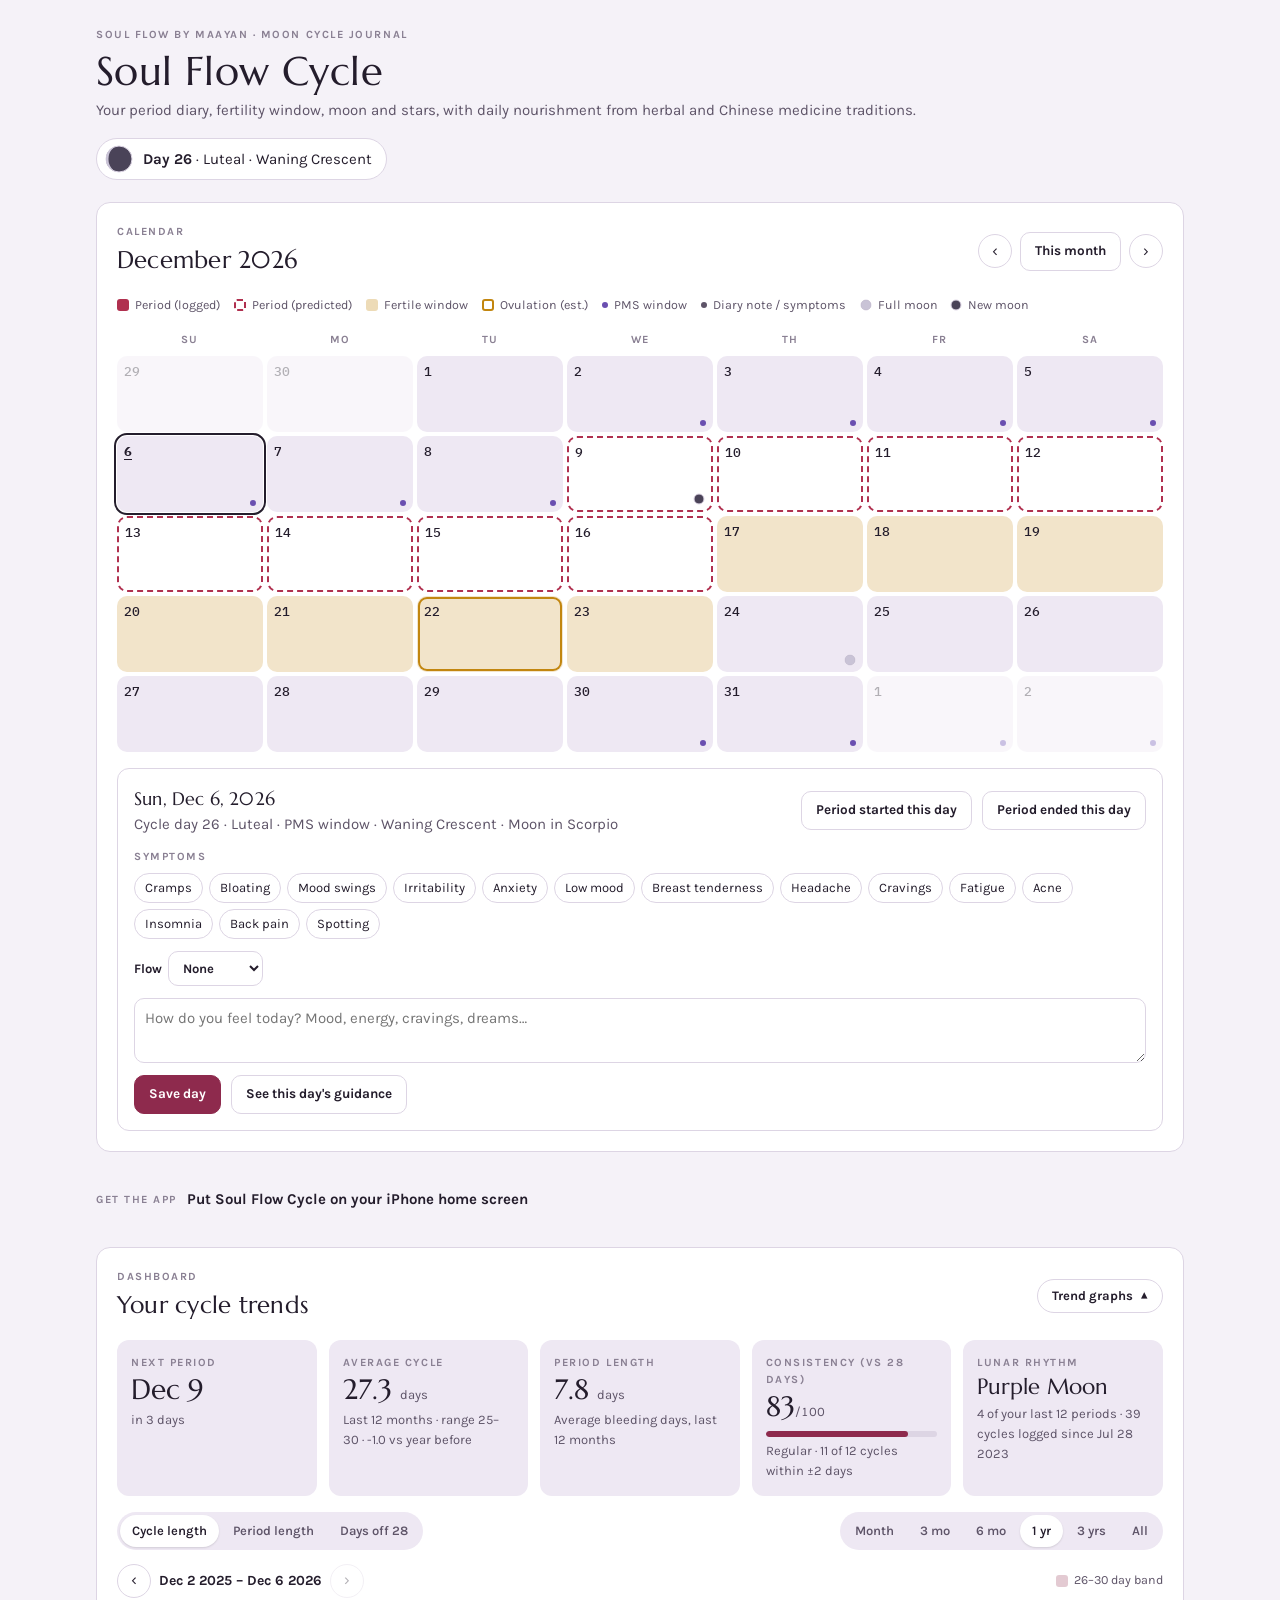
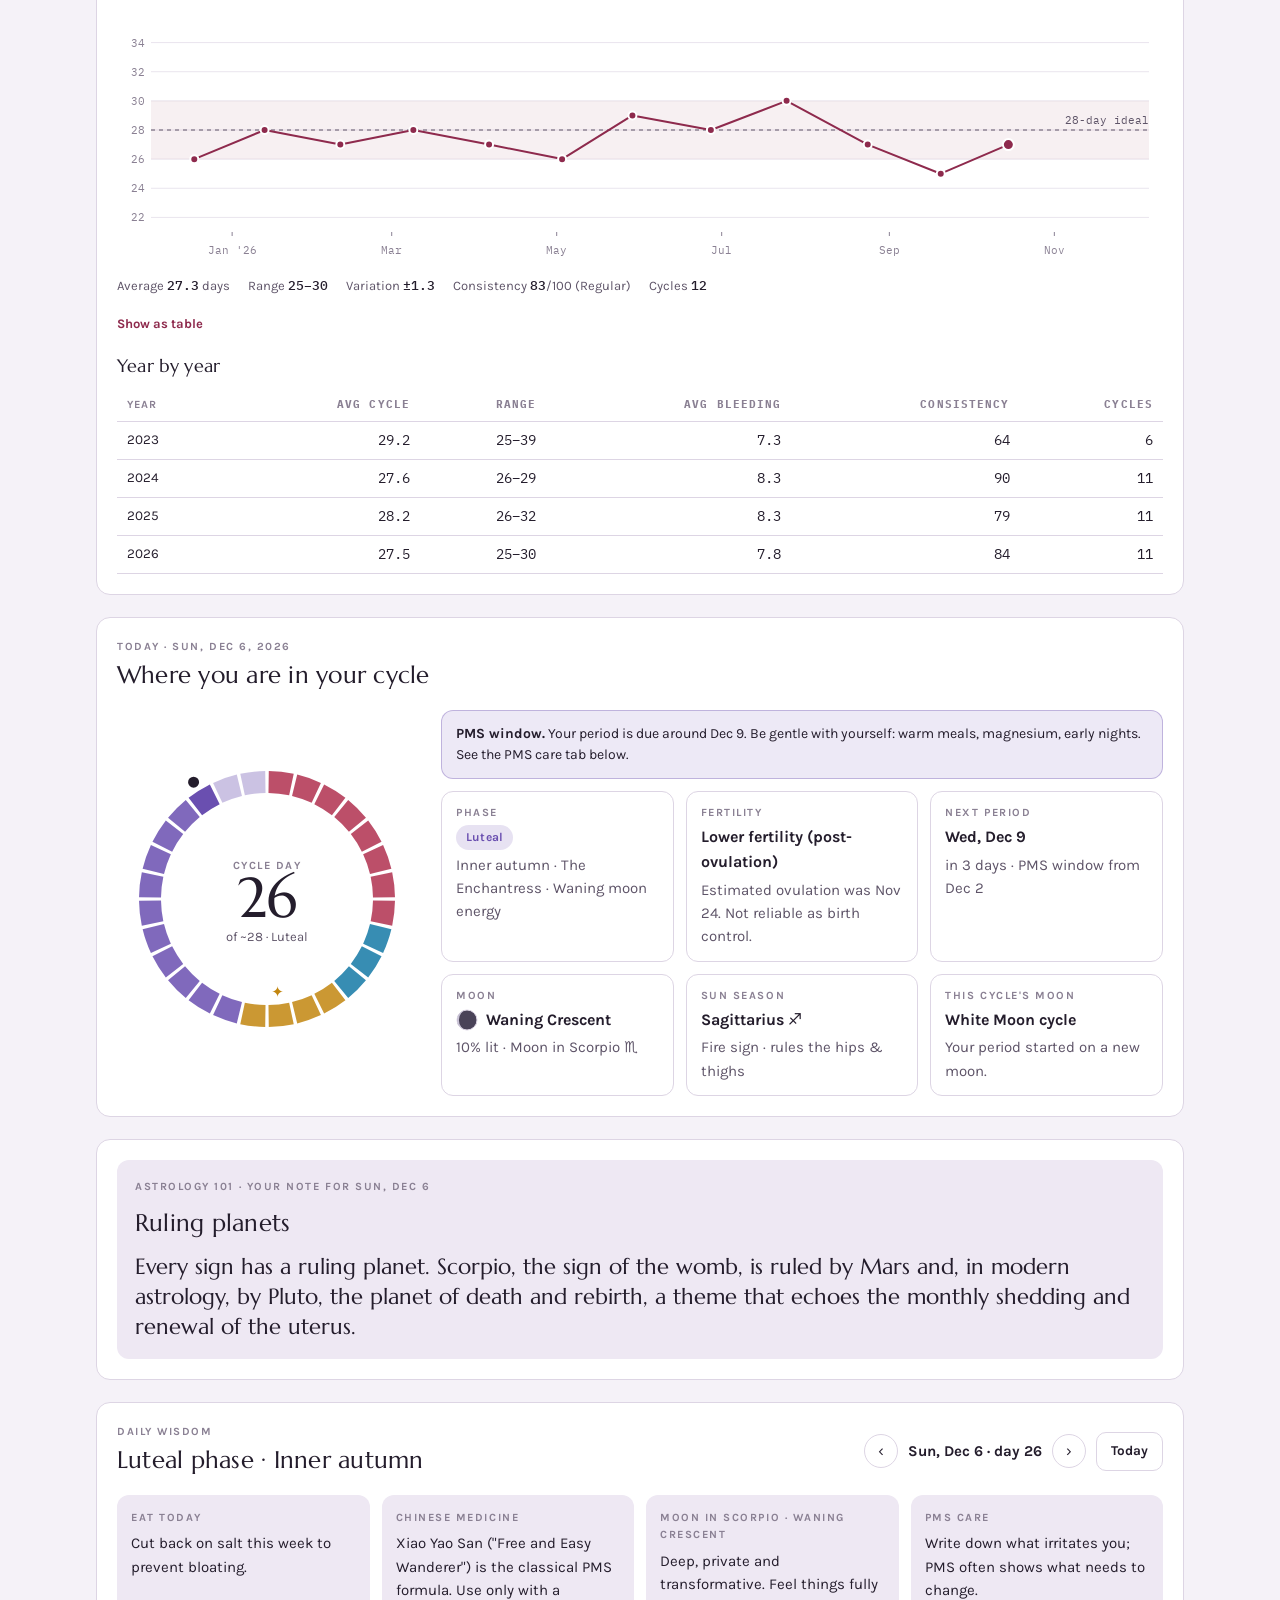
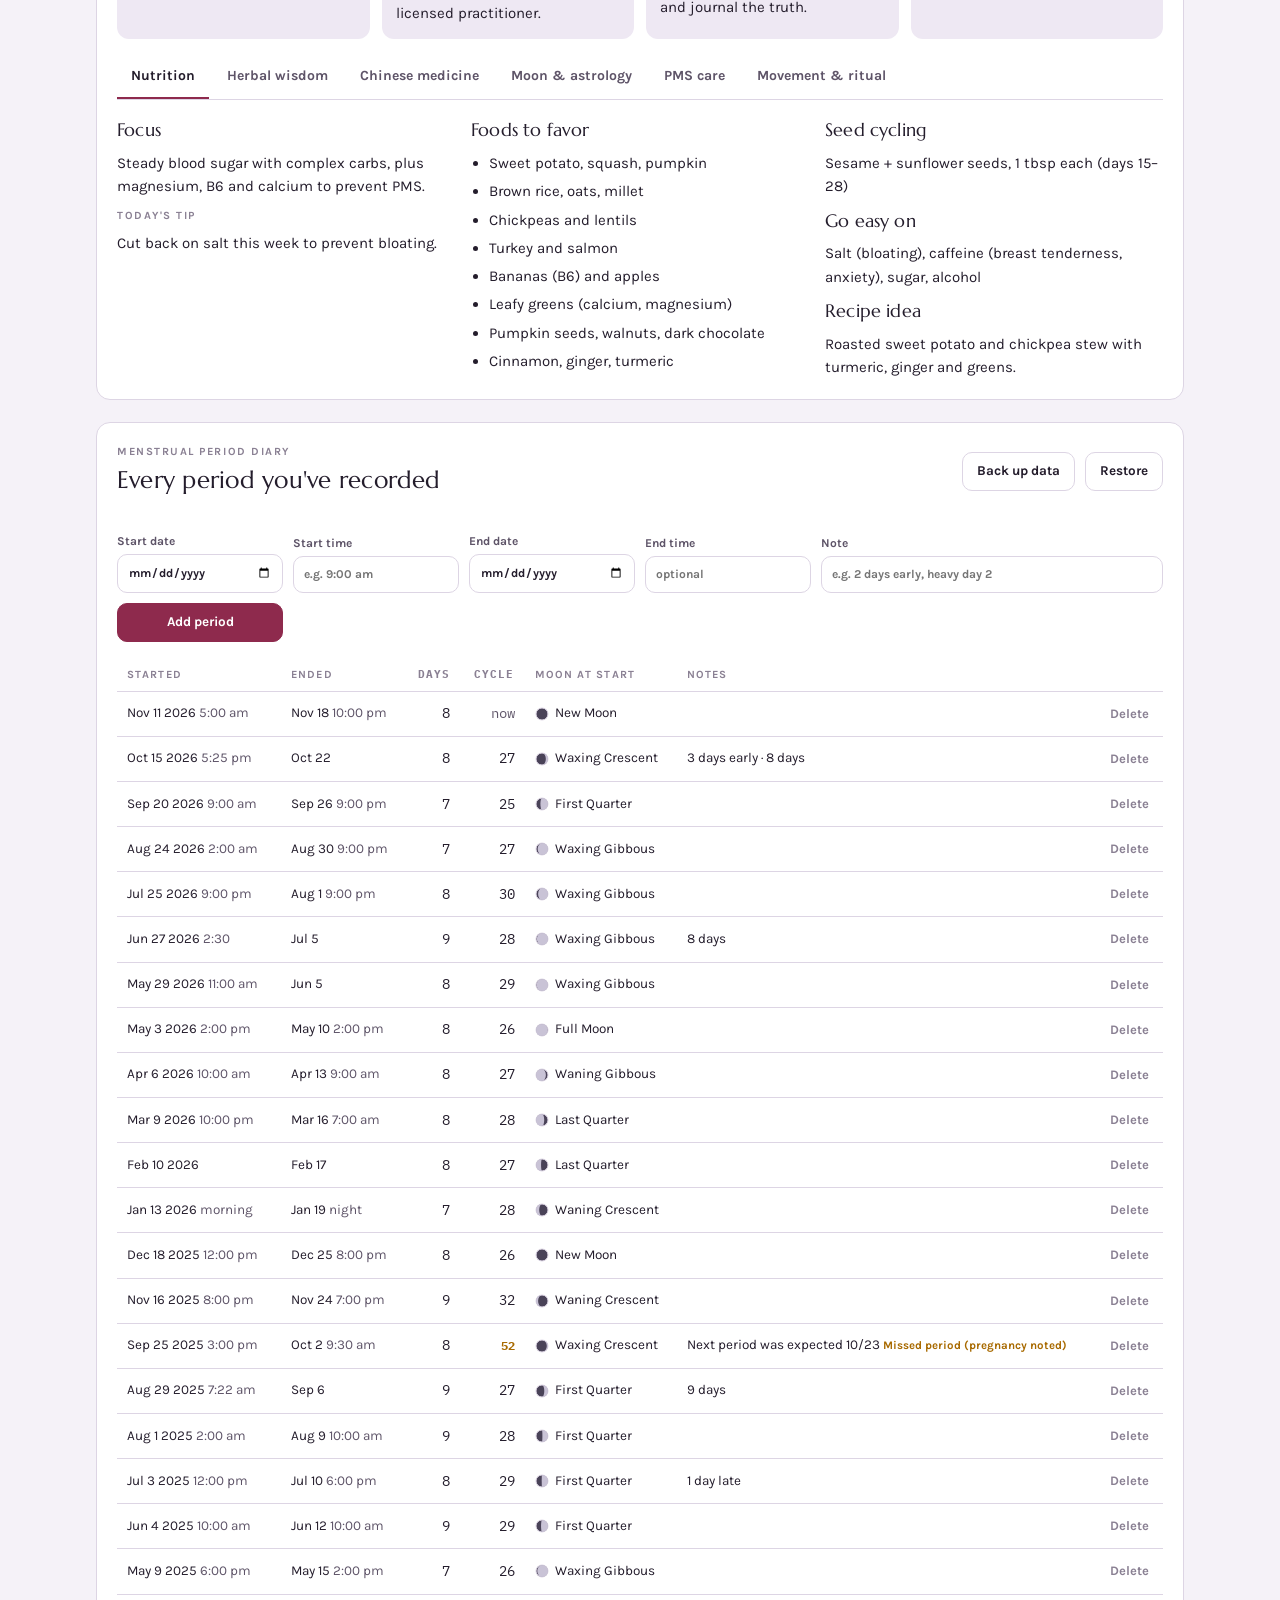
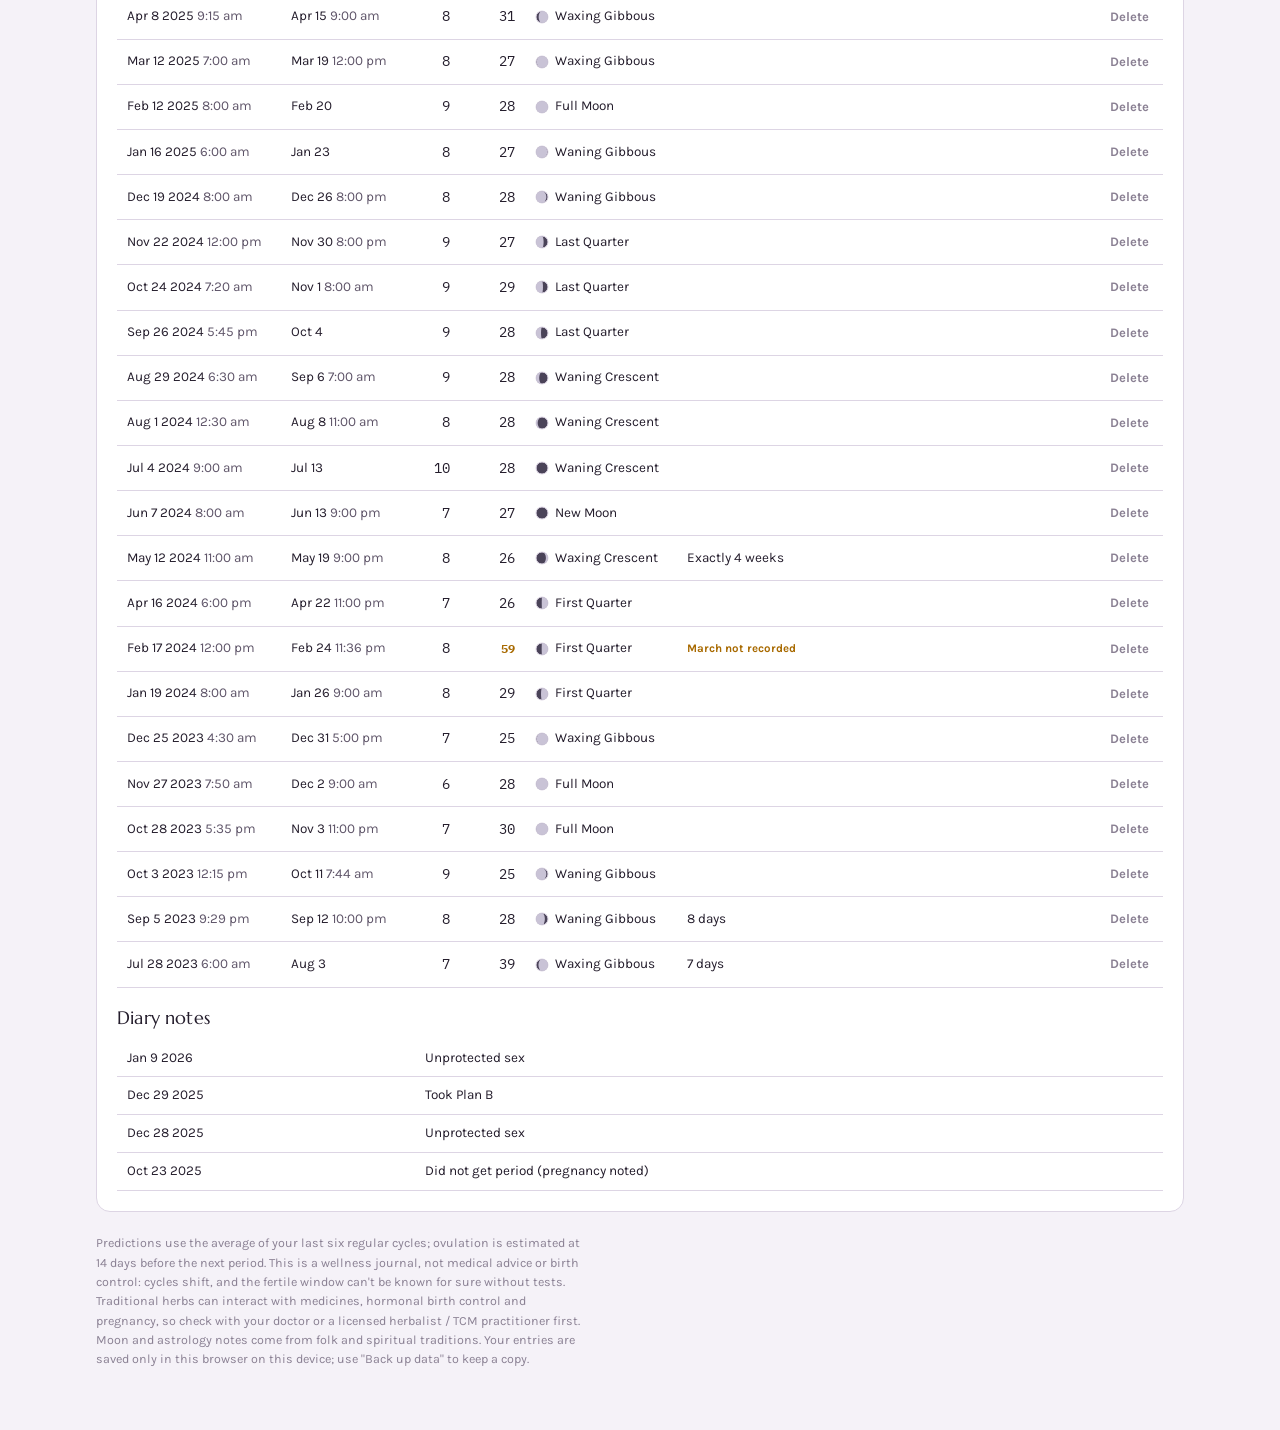
==== commit 07bc47f0: "Move calendar to the top of the cycle app Co-Authored-By: Claude Opus 5.5 <noreply@anthropic.com> Cl" ====
--- a/cycle-app/index.html
+++ b/cycle-app/index.html
@@ -169,6 +169,29 @@
     <div class="today-chip" id="topChip"></div>
   </header>
 
+  <!-- CALENDAR -->
+  <section class="card" aria-labelledby="calH">
+    <div class="cal-head">
+      <div><span class="eyebrow">Calendar</span><h2 id="calH"></h2></div>
+      <div class="pager">
+        <button class="arrow" id="cPrev" aria-label="Previous month">‹</button>
+        <button class="btn" id="cToday">This month</button>
+        <button class="arrow" id="cNext" aria-label="Next month">›</button>
+      </div>
+    </div>
+    <div class="legend">
+      <span><i class="sw" style="background:var(--men)"></i>Period (logged)</span>
+      <span><i class="sw" style="border:2px dashed var(--men)"></i>Period (predicted)</span>
+      <span><i class="sw" style="background:color-mix(in srgb,var(--ovu) 30%,var(--surface))"></i>Fertile window</span>
+      <span><i class="sw" style="box-shadow:inset 0 0 0 2px var(--ovu)"></i>Ovulation (est.)</span>
+      <span><i class="dot"></i>PMS window</span>
+      <span><i class="dot note"></i>Diary note / symptoms</span>
+      <span id="moonLegend"></span>
+    </div>
+    <div class="cal" id="cal"></div>
+    <div class="daypanel" id="dayPanel"></div>
+  </section>
+
   <details class="card install" id="installCard">
     <summary><span class="eyebrow">Get the app</span> <b>Put Soul Flow Cycle on your iPhone home screen</b></summary>
     <ol>
@@ -264,29 +287,6 @@
       <button role="tab" data-t="move" aria-selected="false">Movement &amp; ritual</button>
     </div>
     <div class="panel" id="panel" role="tabpanel"></div>
-  </section>
-
-  <!-- CALENDAR -->
-  <section class="card" aria-labelledby="calH">
-    <div class="cal-head">
-      <div><span class="eyebrow">Calendar</span><h2 id="calH"></h2></div>
-      <div class="pager">
-        <button class="arrow" id="cPrev" aria-label="Previous month">‹</button>
-        <button class="btn" id="cToday">This month</button>
-        <button class="arrow" id="cNext" aria-label="Next month">›</button>
-      </div>
-    </div>
-    <div class="legend">
-      <span><i class="sw" style="background:var(--men)"></i>Period (logged)</span>
-      <span><i class="sw" style="border:2px dashed var(--men)"></i>Period (predicted)</span>
-      <span><i class="sw" style="background:color-mix(in srgb,var(--ovu) 30%,var(--surface))"></i>Fertile window</span>
-      <span><i class="sw" style="box-shadow:inset 0 0 0 2px var(--ovu)"></i>Ovulation (est.)</span>
-      <span><i class="dot"></i>PMS window</span>
-      <span><i class="dot note"></i>Diary note / symptoms</span>
-      <span id="moonLegend"></span>
-    </div>
-    <div class="cal" id="cal"></div>
-    <div class="daypanel" id="dayPanel"></div>
   </section>
 
   <!-- DIARY -->
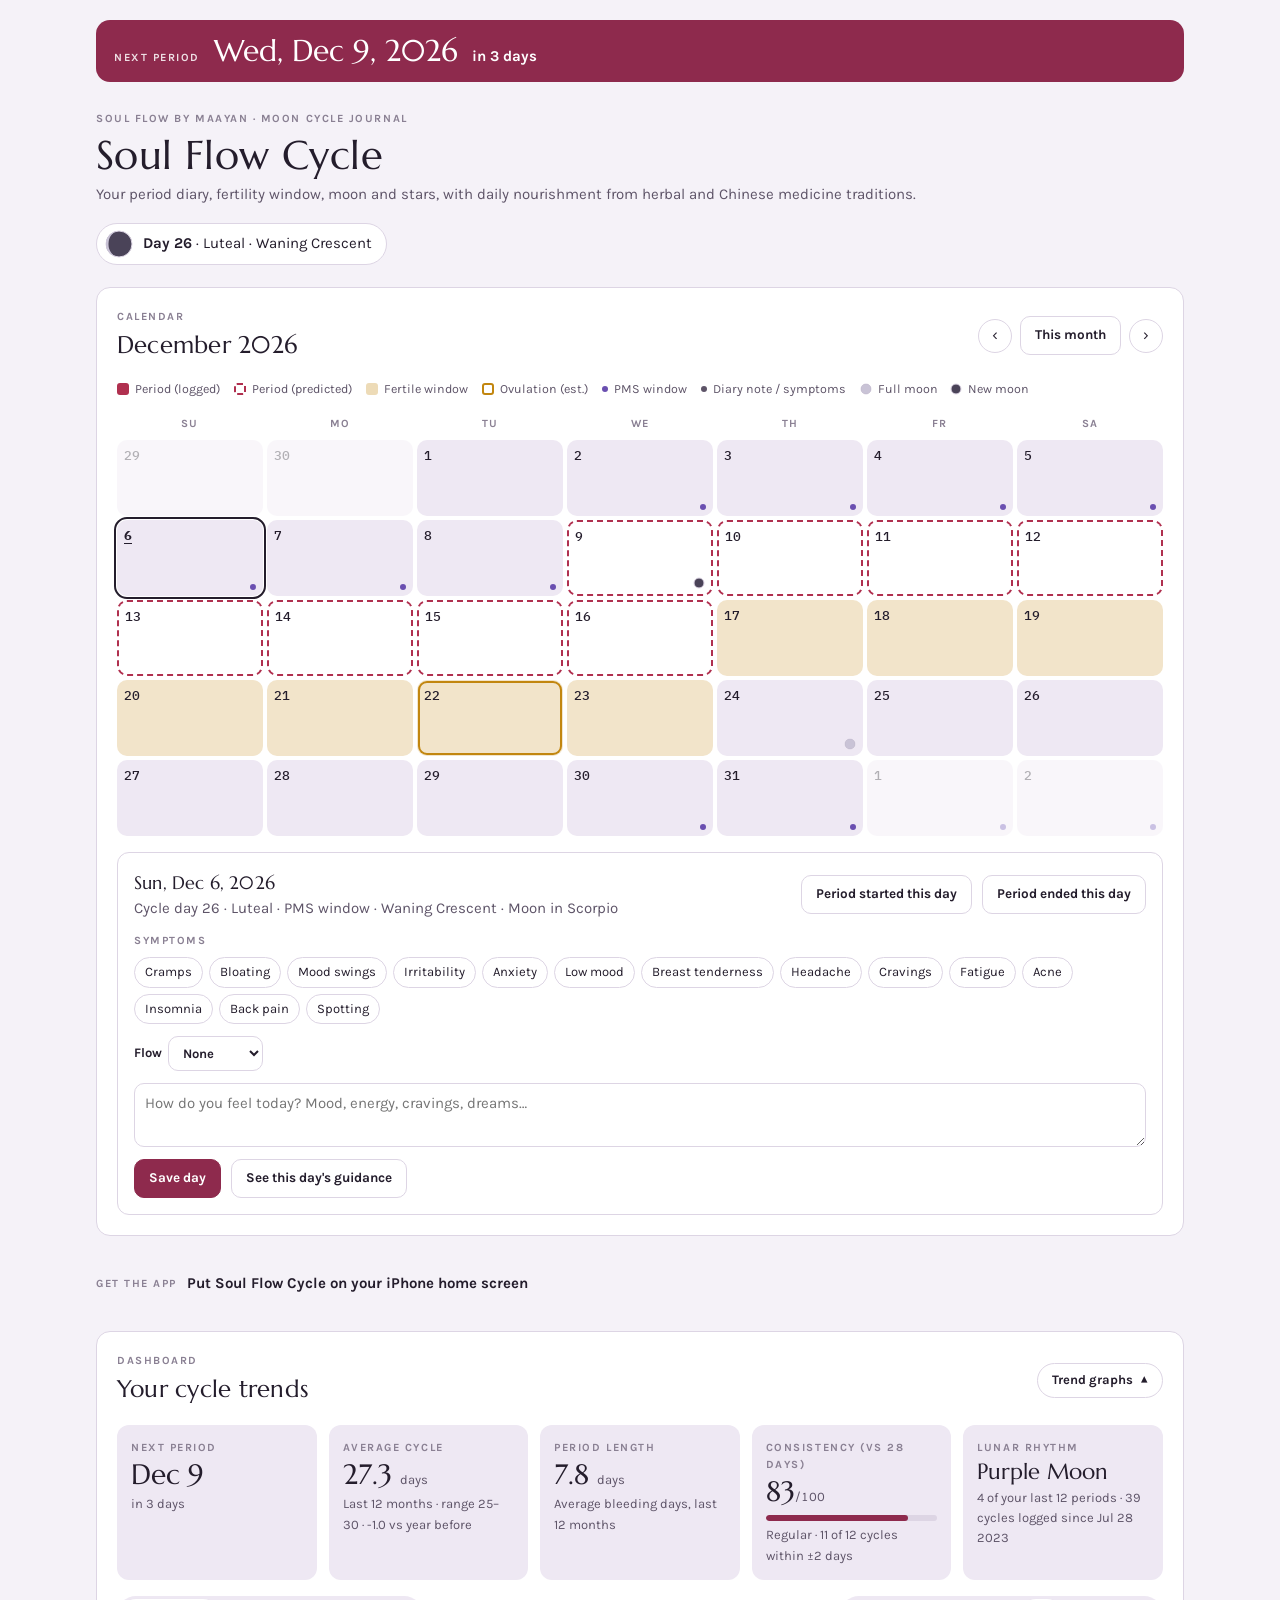
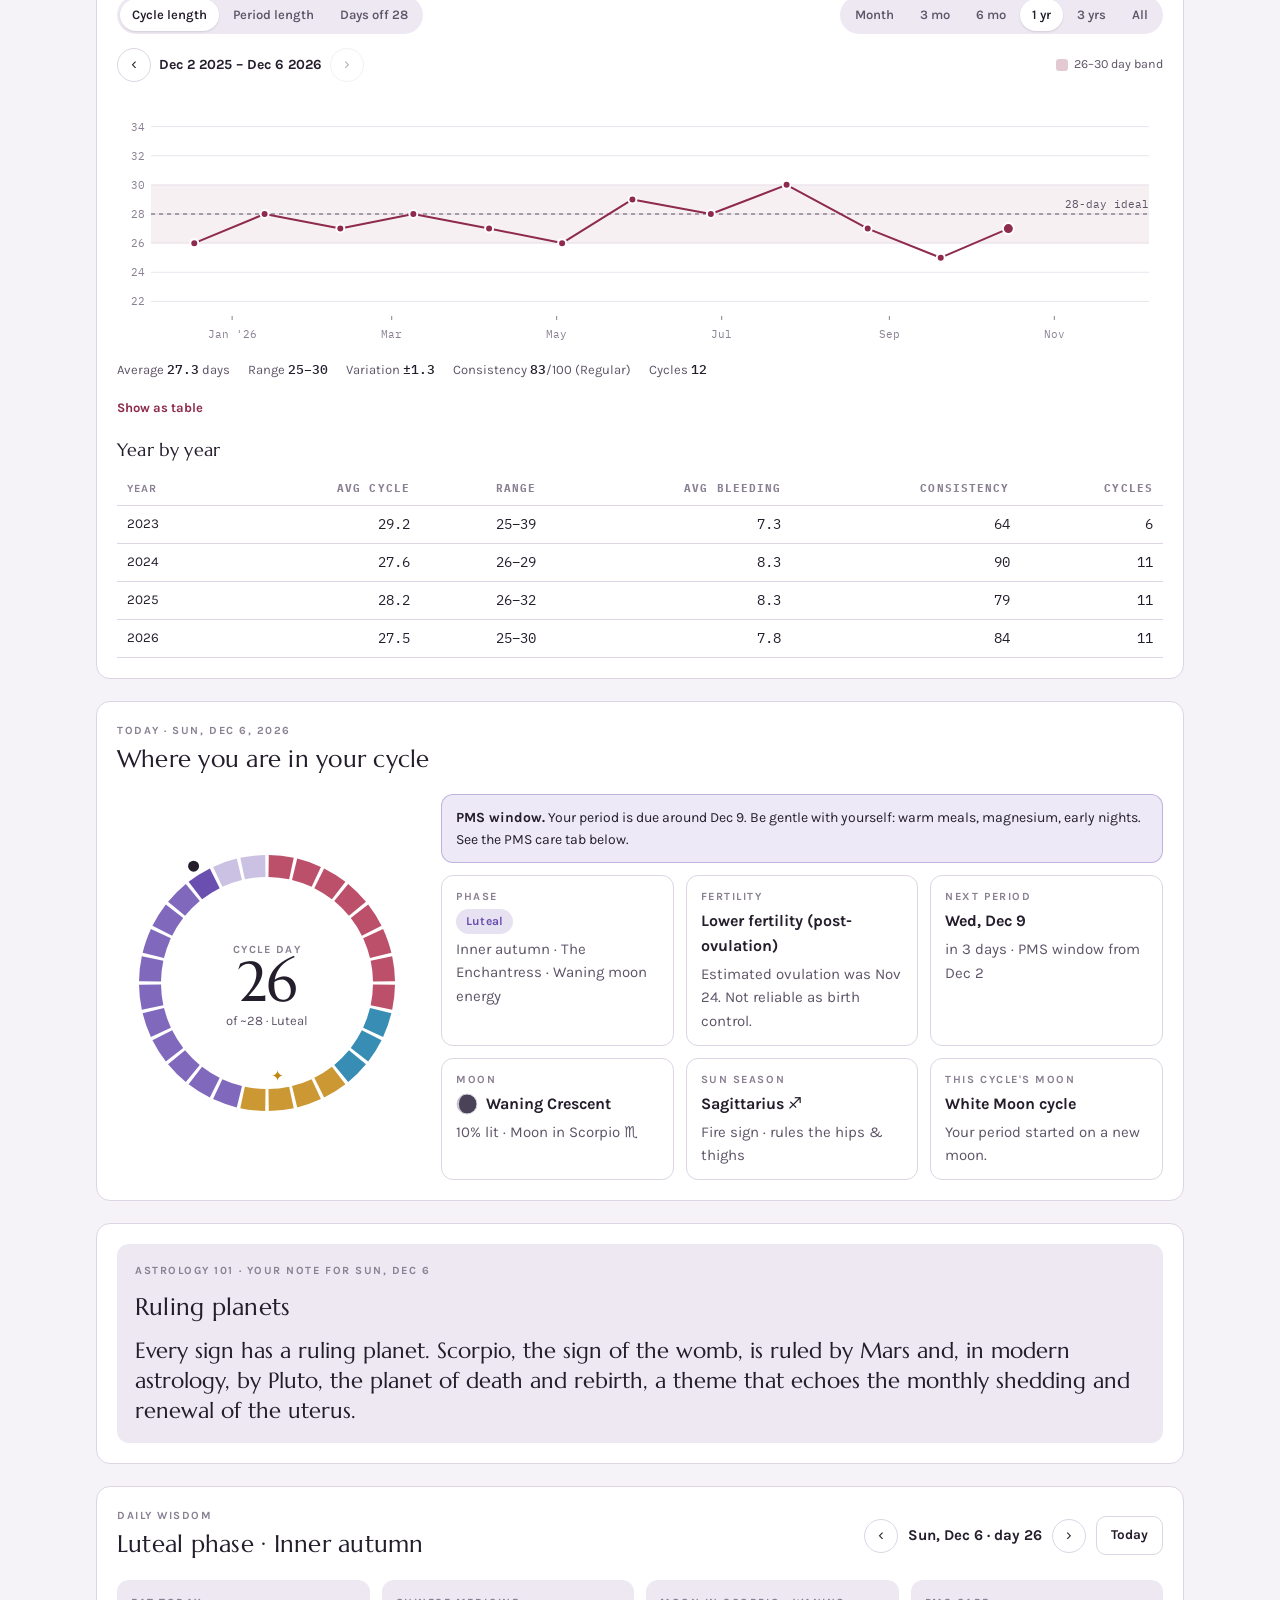
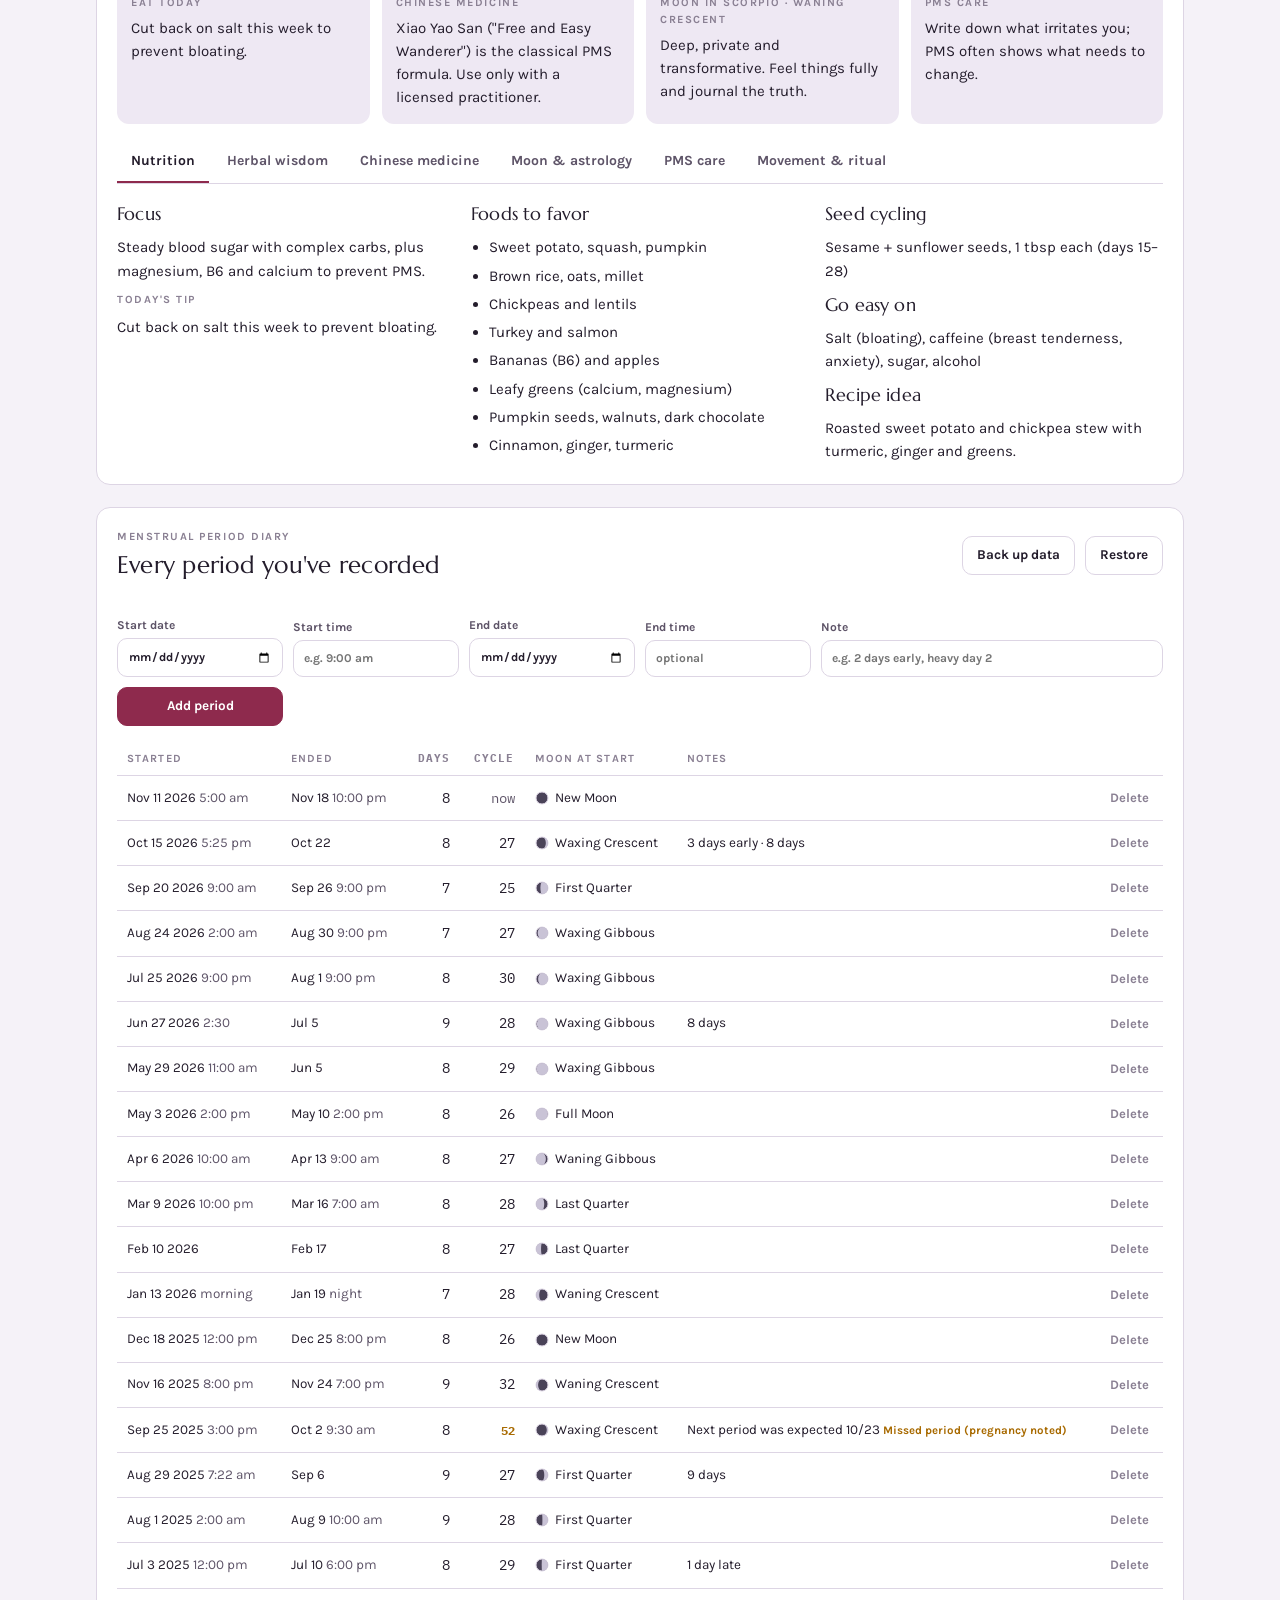
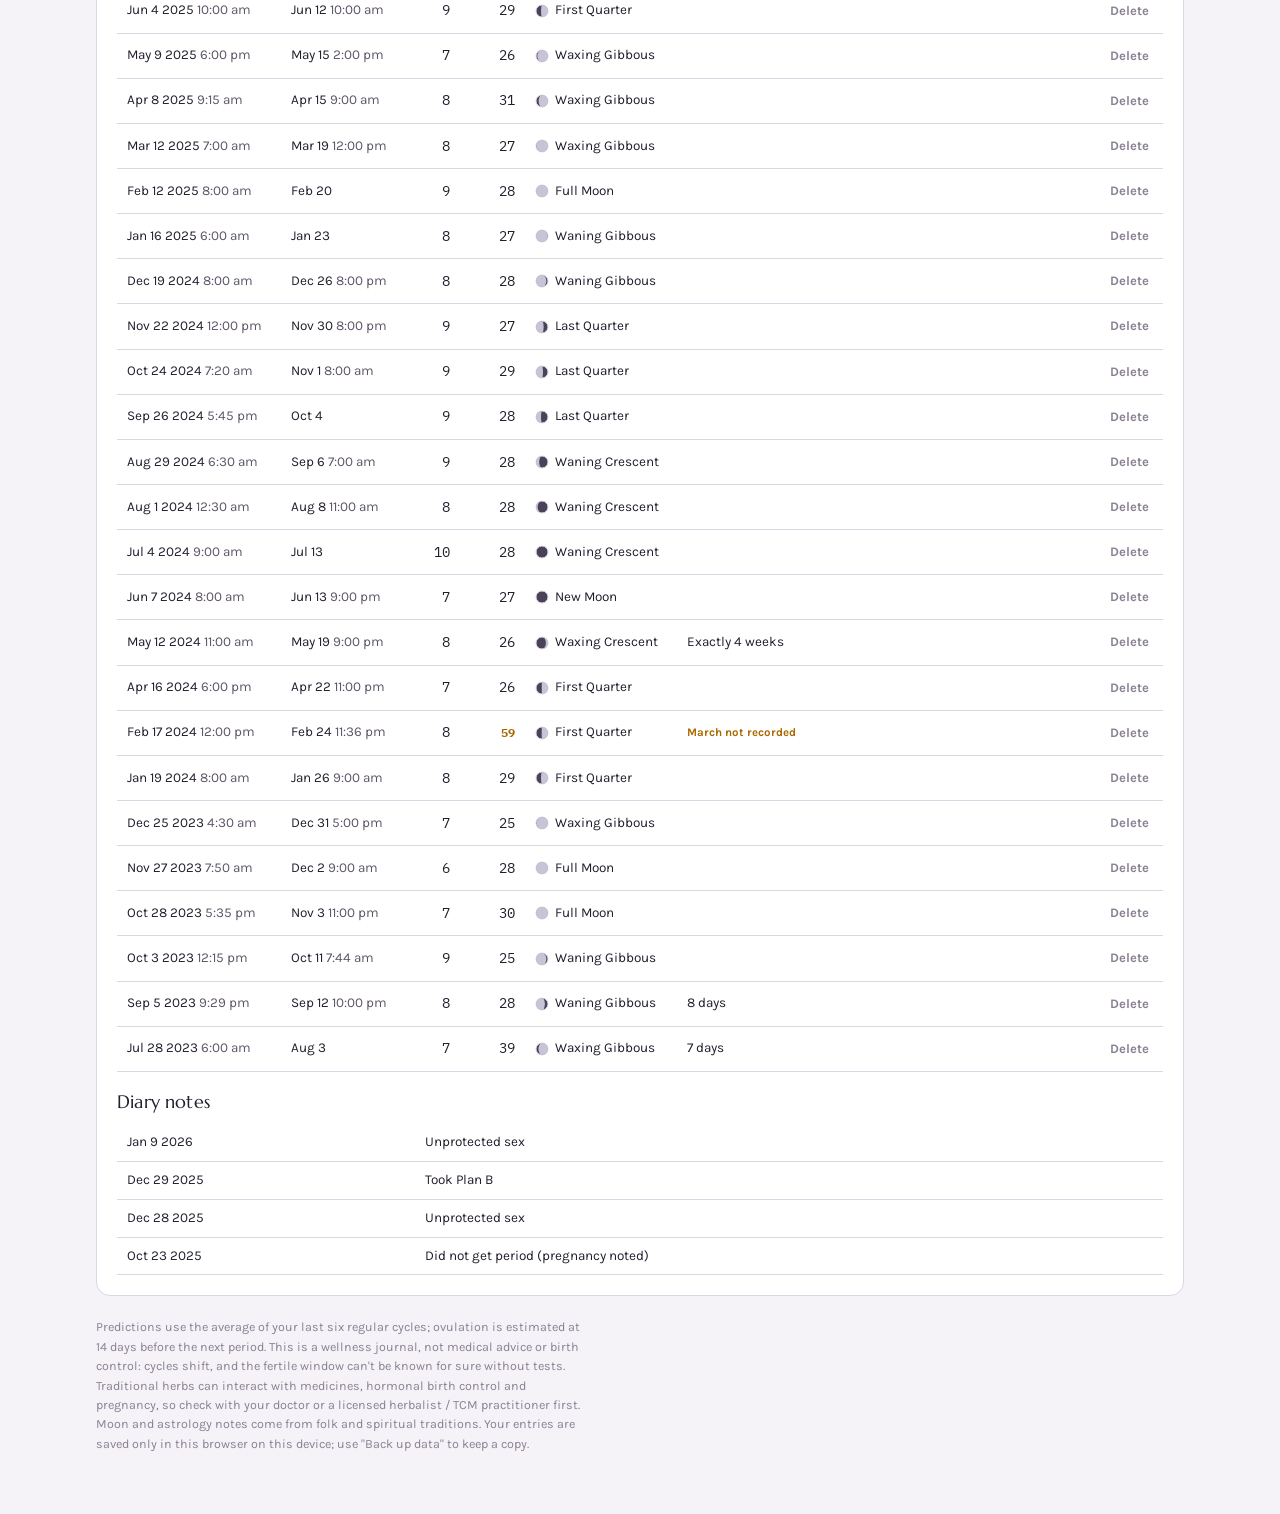
==== commit a17fb265: "Show next period date as the first line of the cycle app Co-Authored-By: Claude Opus 5.5 <noreply@an" ====
--- a/cycle-app/index.html
+++ b/cycle-app/index.html
@@ -154,12 +154,17 @@
 .lore{background:var(--surface-2);border-radius:12px;padding:18px;display:flex;flex-direction:column;gap:10px}
 .lore p.q{font-family:var(--display);font-size:clamp(18px,2.4vw,22px);line-height:1.35;max-width:62ch}
 .install{gap:10px;padding-block:14px}
+.nextline{display:flex;align-items:baseline;gap:6px 14px;flex-wrap:wrap;background:var(--accent);color:var(--accent-ink);border-radius:var(--r);padding:14px 18px}
+.nextline .k{font-size:11px;letter-spacing:.14em;text-transform:uppercase;font-weight:700;opacity:.85}
+.nextline .d{font-family:var(--display);font-size:clamp(22px,4vw,30px);line-height:1.1}
+.nextline .c{font-weight:700;font-size:15px}
 .install summary{cursor:pointer;display:flex;gap:10px;align-items:center;flex-wrap:wrap}
 .install ol{margin:0;padding-left:20px;display:flex;flex-direction:column;gap:6px}
 </style>
 </head><body>
 
 <div class="wrap">
+  <div class="nextline" id="nextLine" role="status"></div>
   <header class="top">
     <div class="brand">
       <span class="eyebrow">Soul Flow by Maayan · Moon cycle journal</span>
@@ -725,6 +730,11 @@
    <text x="${c}" y="${c+18}" text-anchor="middle" style="fill:var(--ink);font-family:var(--display);font-size:56px">${f.cd}</text>
    <text x="${c}" y="${c+42}" text-anchor="middle" style="fill:var(--ink-2);font-size:13px">of ~${L} · ${PH[f.phase].name}</text></svg>`;
 }
+function renderNextLine(){
+  const np=nextPeriod();if(!np){$('nextLine').hidden=true;return}
+  const n=diff(TODAY,np.date);
+  $('nextLine').innerHTML=`<span class="k">Next period</span><span class="d">${nice(np.date,true)}</span><span class="c">${np.late?`Expected ${short(np.expected)} · ${np.late} days late`:n===0?'Expected today':n===1?'Tomorrow':'in '+n+' days'}</span>`;
+}
 function renderToday(){
   const f=info(TODAY);if(!f)return;
   const mp=moonPhase(TODAY),ms=sign(moonLon(TODAY)),ss=sign(sunLon(TODAY));
@@ -954,7 +964,7 @@
   $('noteDate').textContent=nice(TODAY);$('noteH').textContent=n[0];$('noteText').textContent=n[1];
 }
 
-function refresh(){rebuild();renderKPIs();renderYears();if(!$('trends').hidden)renderChart();renderToday();renderNote();renderGuide();renderCal();renderDiary()}
+function refresh(){rebuild();renderKPIs();renderYears();if(!$('trends').hidden)renderChart();renderNextLine();renderToday();renderNote();renderGuide();renderCal();renderDiary()}
 setSeg('metricSeg','m',UI.metric);setSeg('rangeSeg','r',UI.range);
 rebuild();
 if(pref('trends')==='0'){tt.setAttribute('aria-expanded','false');$('trends').hidden=true}
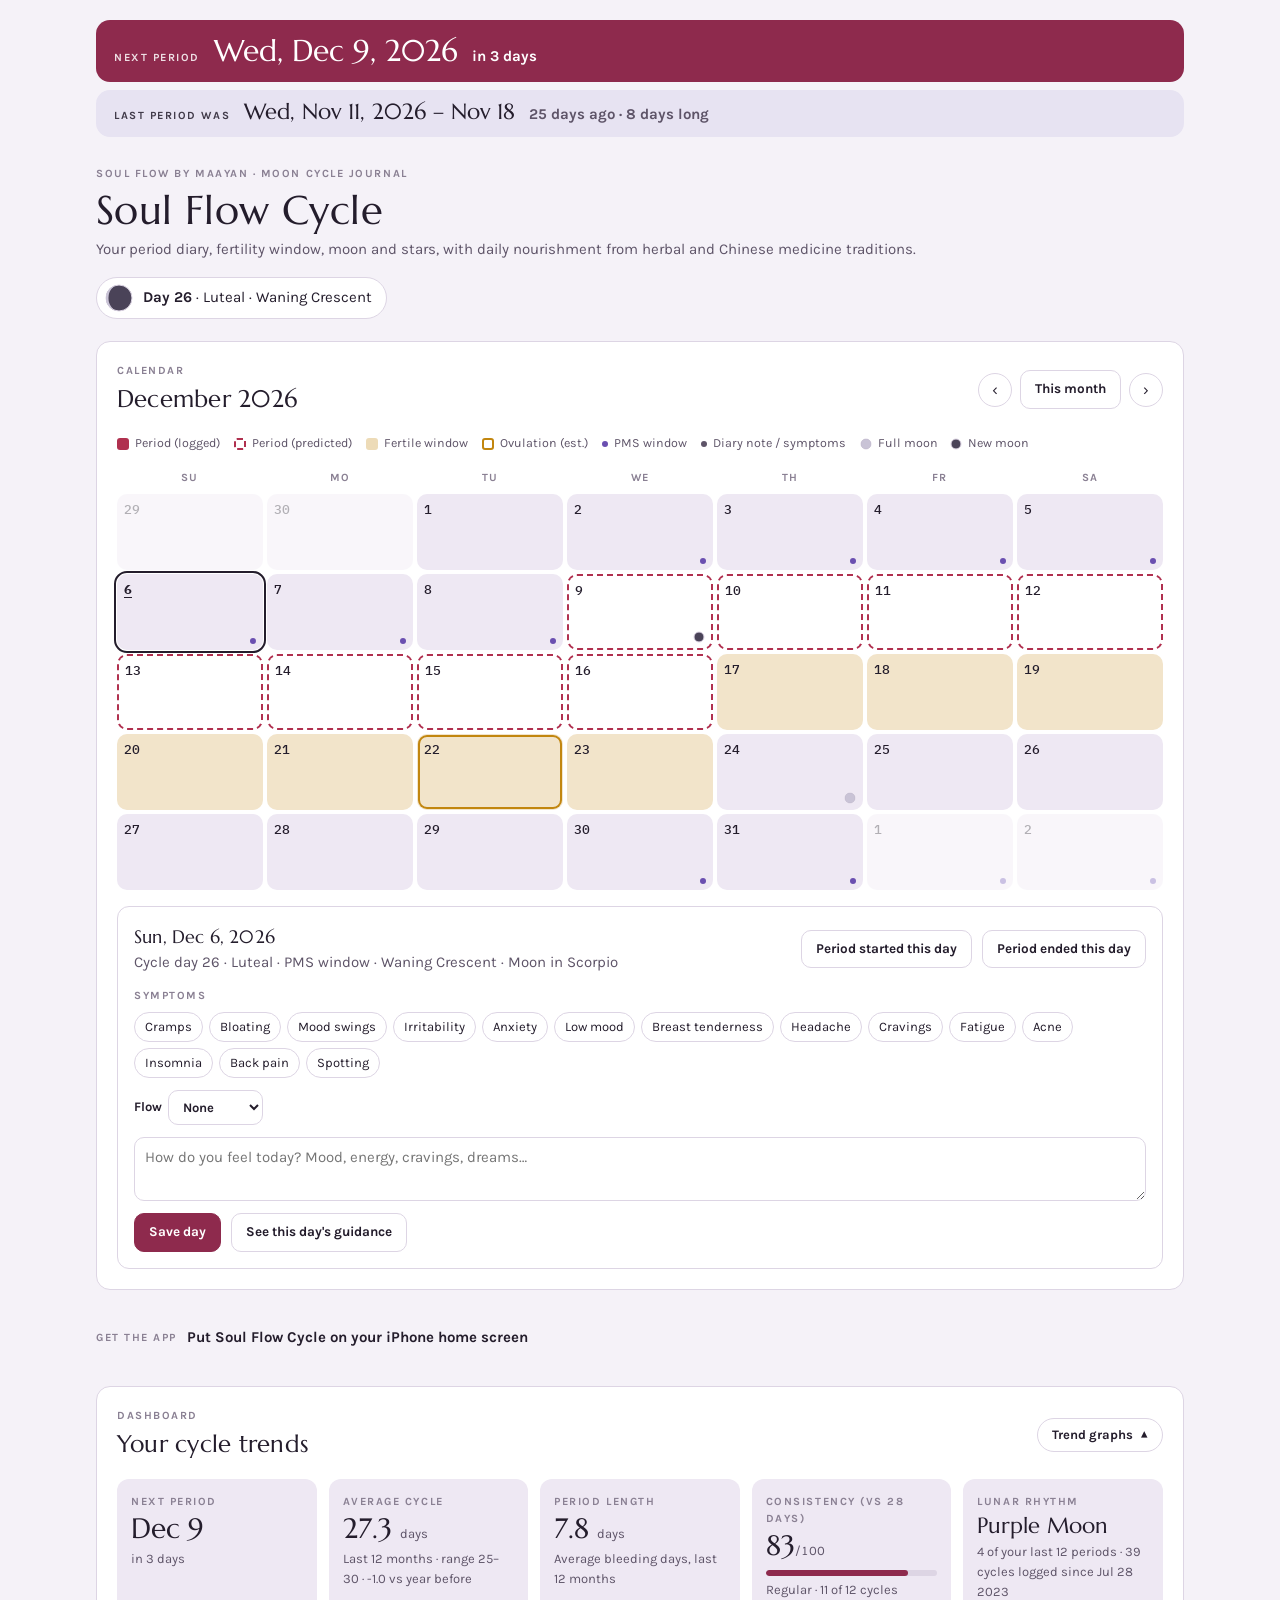
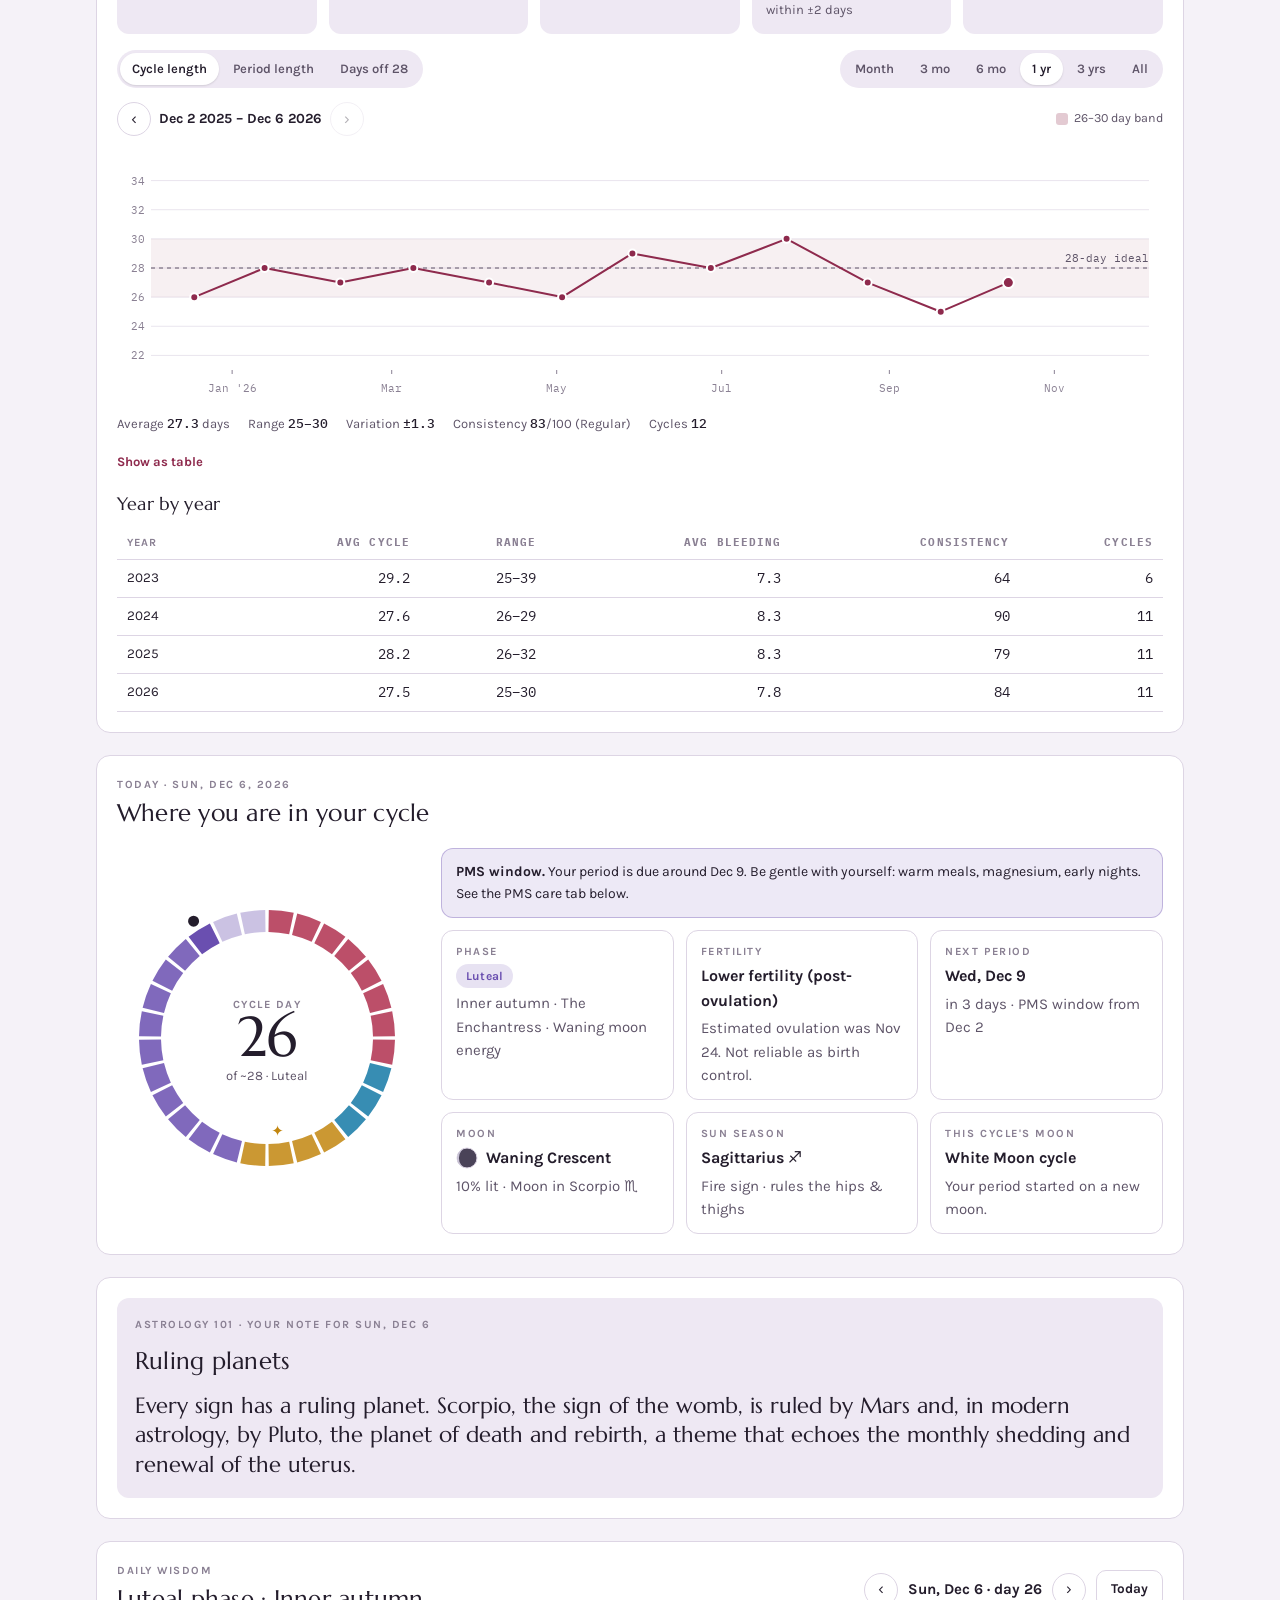
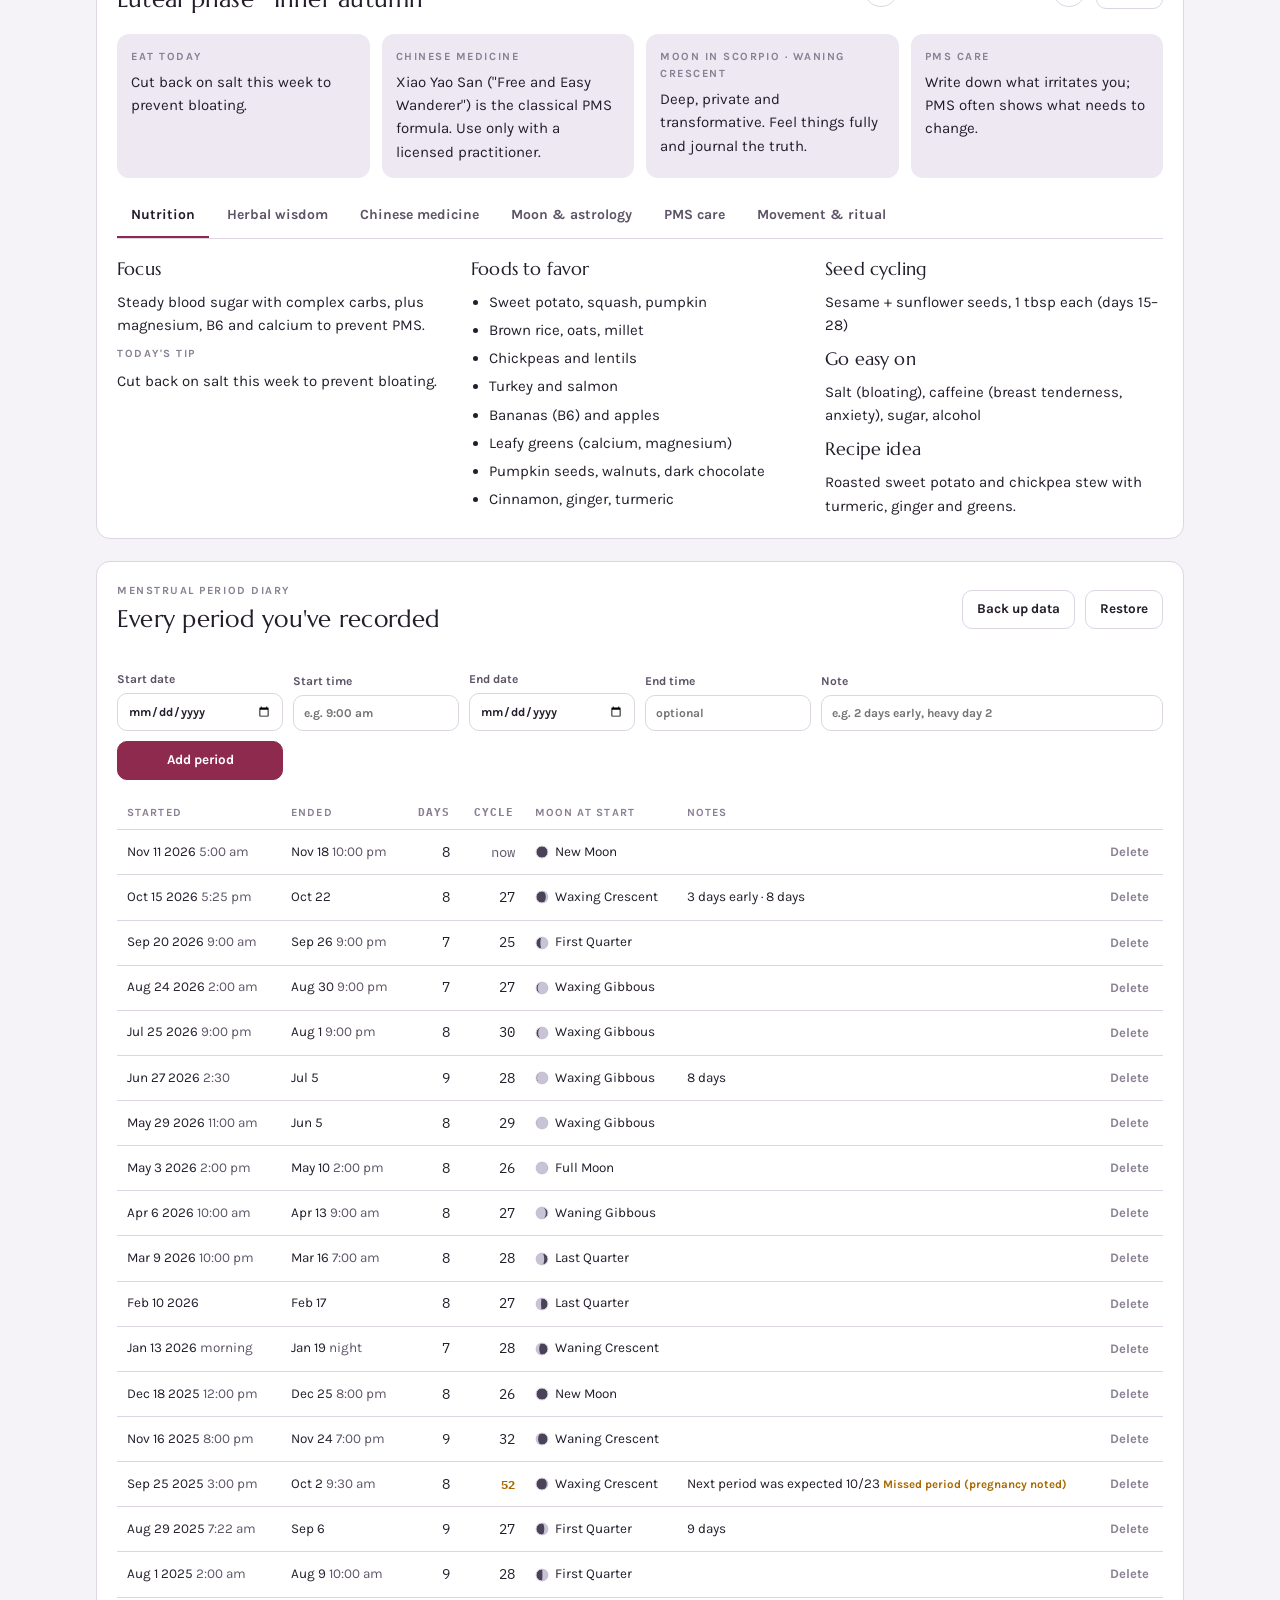
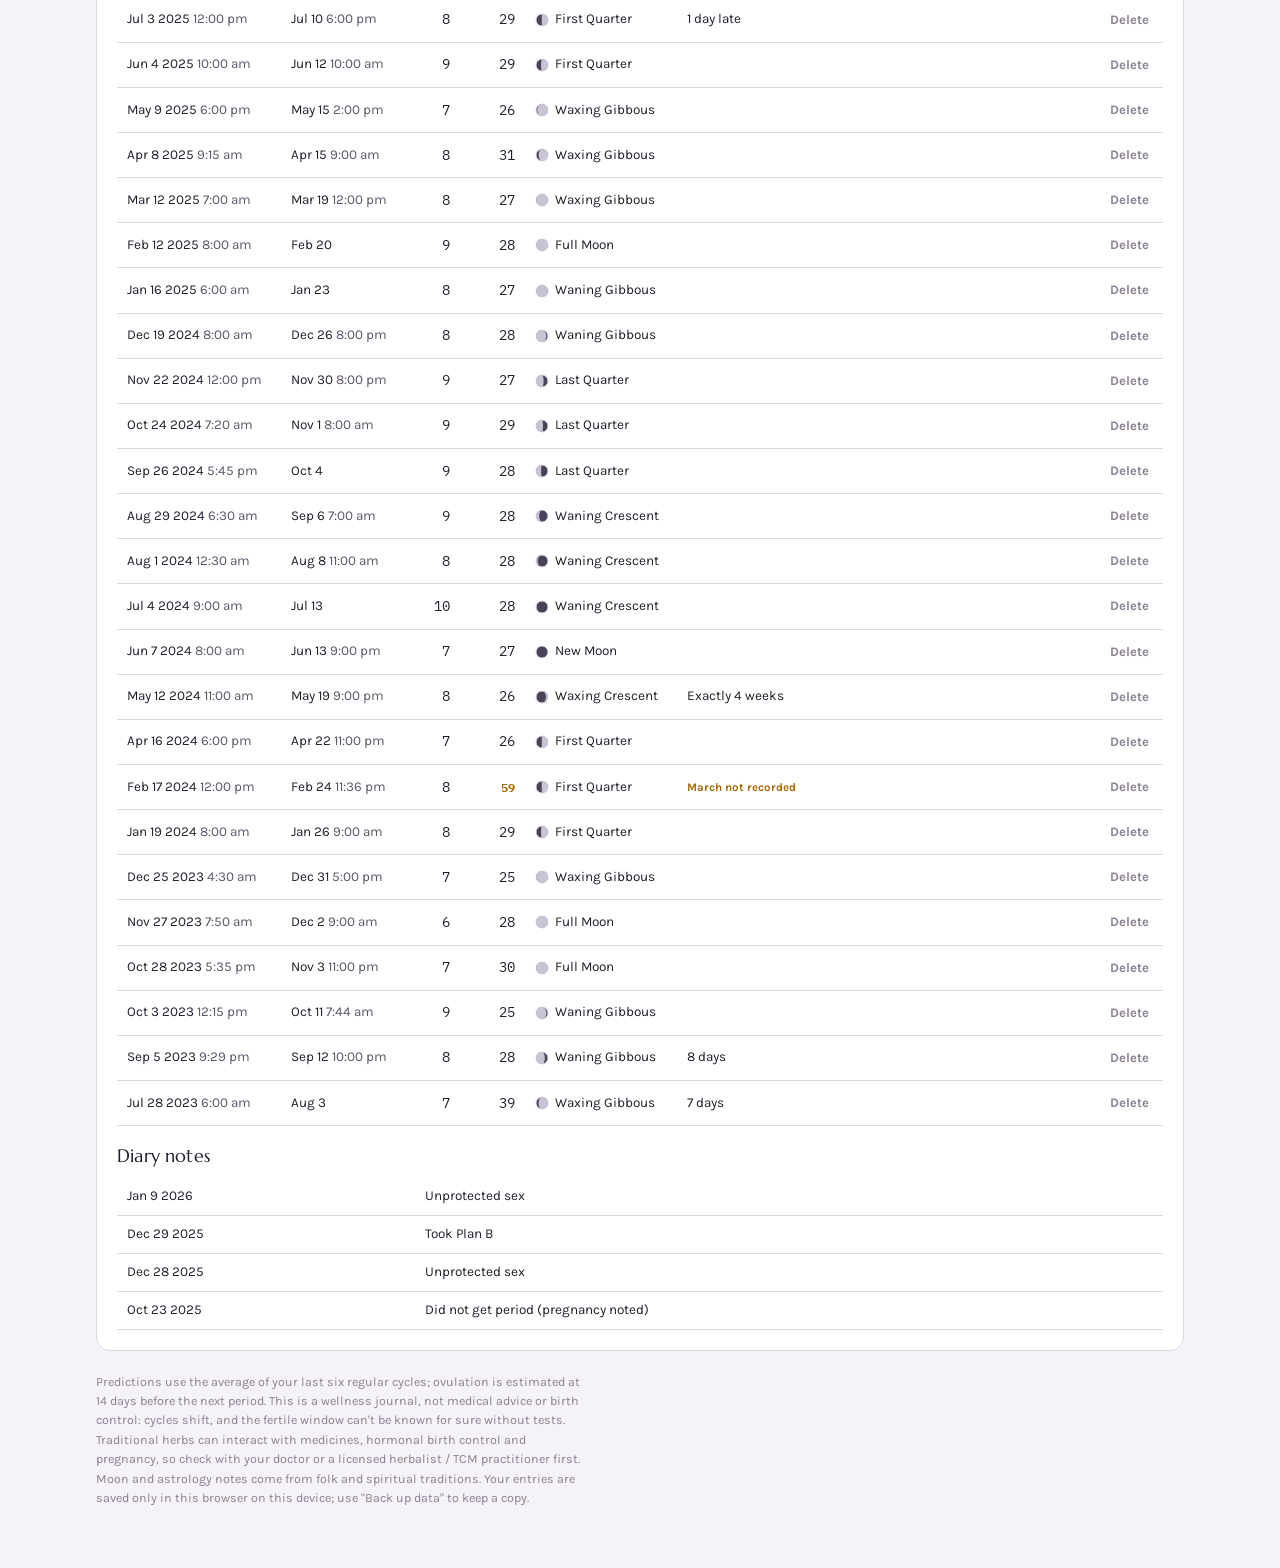
==== commit 0b89abac: "Add last period line under next period Co-Authored-By: Claude Opus 5.5 <noreply@anthropic.com> Claud" ====
--- a/cycle-app/index.html
+++ b/cycle-app/index.html
@@ -158,13 +158,20 @@
 .nextline .k{font-size:11px;letter-spacing:.14em;text-transform:uppercase;font-weight:700;opacity:.85}
 .nextline .d{font-family:var(--display);font-size:clamp(22px,4vw,30px);line-height:1.1}
 .nextline .c{font-weight:700;font-size:15px}
+.toplines{display:flex;flex-direction:column;gap:8px}
+.lastline{background:color-mix(in srgb,var(--lut) 16%,var(--surface));color:var(--ink);padding-block:10px}
+.lastline .d{font-size:clamp(18px,3vw,22px)}
+.lastline .c{color:var(--ink-2)}
 .install summary{cursor:pointer;display:flex;gap:10px;align-items:center;flex-wrap:wrap}
 .install ol{margin:0;padding-left:20px;display:flex;flex-direction:column;gap:6px}
 </style>
 </head><body>
 
 <div class="wrap">
-  <div class="nextline" id="nextLine" role="status"></div>
+  <div class="toplines">
+    <div class="nextline" id="nextLine" role="status"></div>
+    <div class="nextline lastline" id="lastLine"></div>
+  </div>
   <header class="top">
     <div class="brand">
       <span class="eyebrow">Soul Flow by Maayan · Moon cycle journal</span>
@@ -735,6 +742,11 @@
   const n=diff(TODAY,np.date);
   $('nextLine').innerHTML=`<span class="k">Next period</span><span class="d">${nice(np.date,true)}</span><span class="c">${np.late?`Expected ${short(np.expected)} · ${np.late} days late`:n===0?'Expected today':n===1?'Tomorrow':'in '+n+' days'}</span>`;
 }
+function renderLastLine(){
+  const last=PER.filter(p=>p.sd<=TODAY).pop();if(!last){$('lastLine').hidden=true;return}
+  const ago=diff(last.sd,TODAY);
+  $('lastLine').innerHTML=`<span class="k">Last period was</span><span class="d">${nice(last.sd,true)}${last.ed?' – '+short(last.ed):''}</span><span class="c">${ago===0?'Started today':ago===1?'Started yesterday':ago+' days ago'}${last.plen?' · '+last.plen+' days long':''}</span>`;
+}
 function renderToday(){
   const f=info(TODAY);if(!f)return;
   const mp=moonPhase(TODAY),ms=sign(moonLon(TODAY)),ss=sign(sunLon(TODAY));
@@ -964,7 +976,7 @@
   $('noteDate').textContent=nice(TODAY);$('noteH').textContent=n[0];$('noteText').textContent=n[1];
 }
 
-function refresh(){rebuild();renderKPIs();renderYears();if(!$('trends').hidden)renderChart();renderNextLine();renderToday();renderNote();renderGuide();renderCal();renderDiary()}
+function refresh(){rebuild();renderKPIs();renderYears();if(!$('trends').hidden)renderChart();renderNextLine();renderLastLine();renderToday();renderNote();renderGuide();renderCal();renderDiary()}
 setSeg('metricSeg','m',UI.metric);setSeg('rangeSeg','r',UI.range);
 rebuild();
 if(pref('trends')==='0'){tt.setAttribute('aria-expanded','false');$('trends').hidden=true}
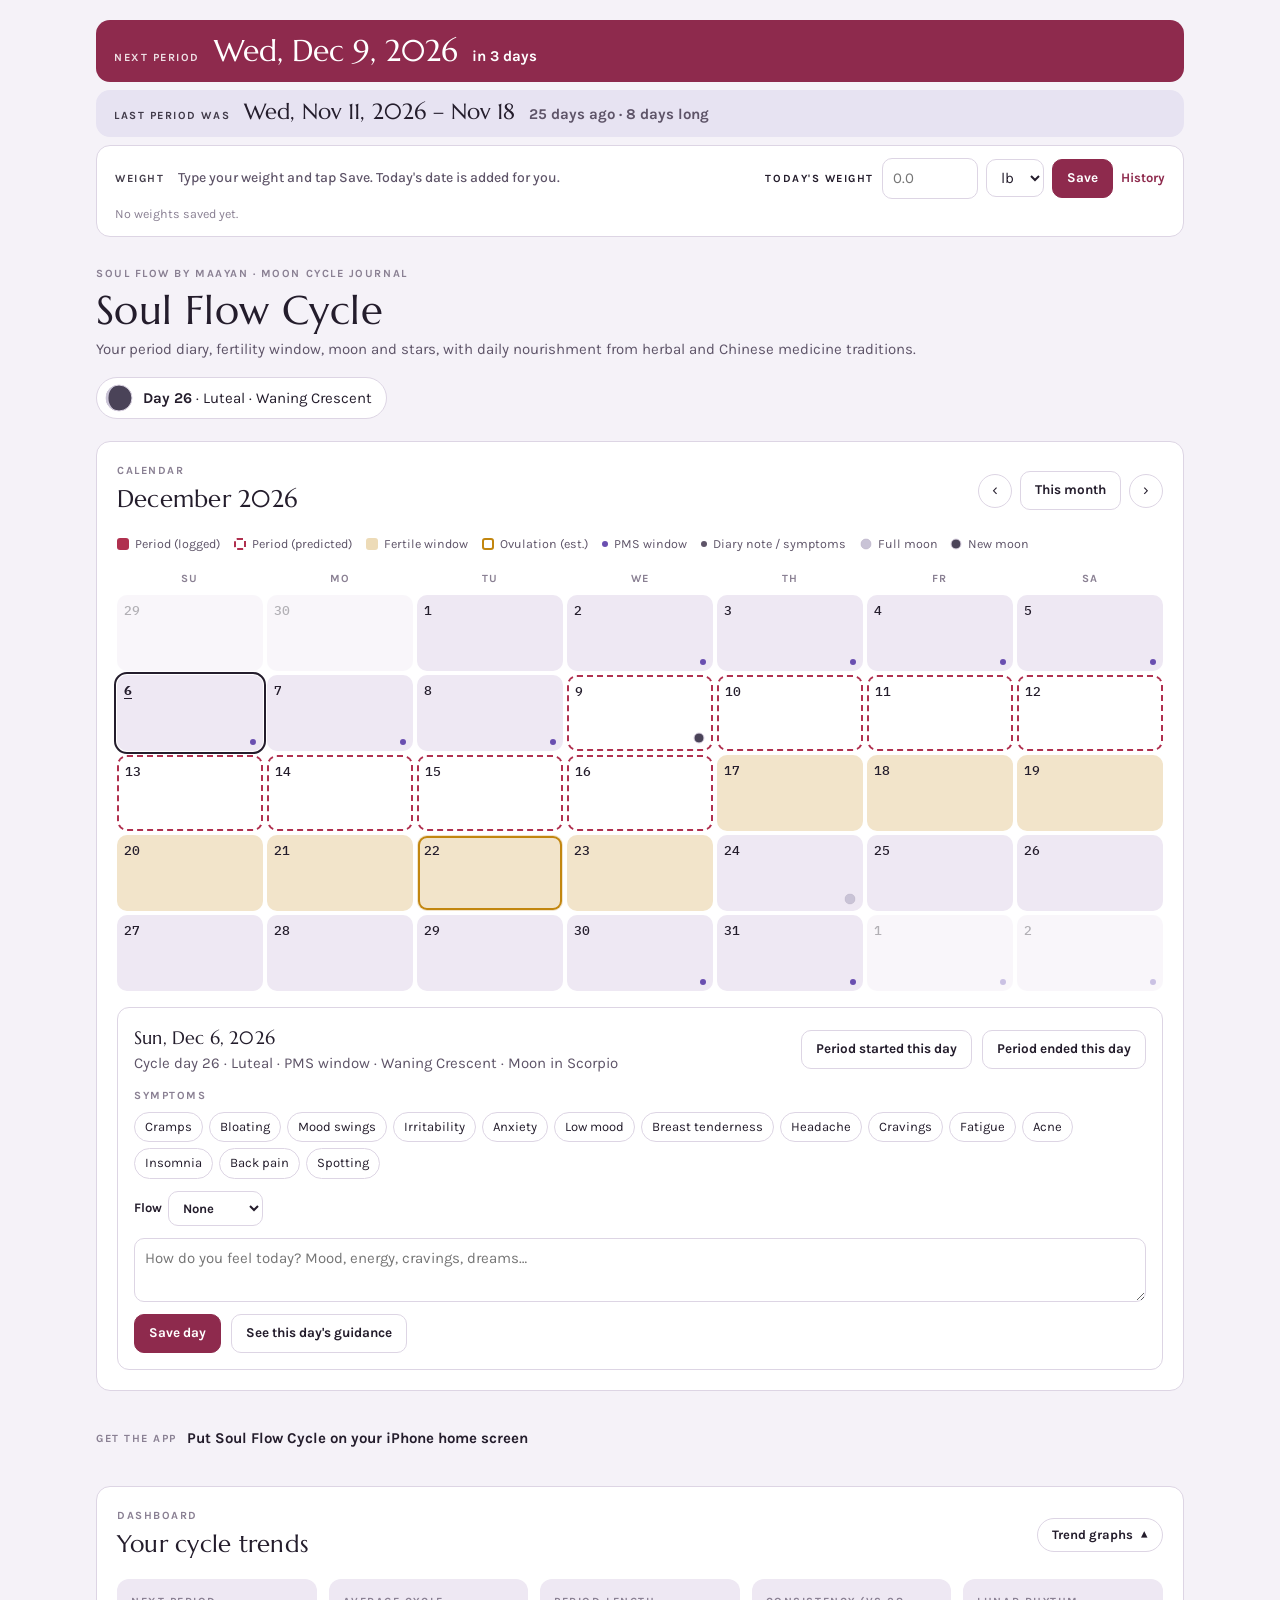
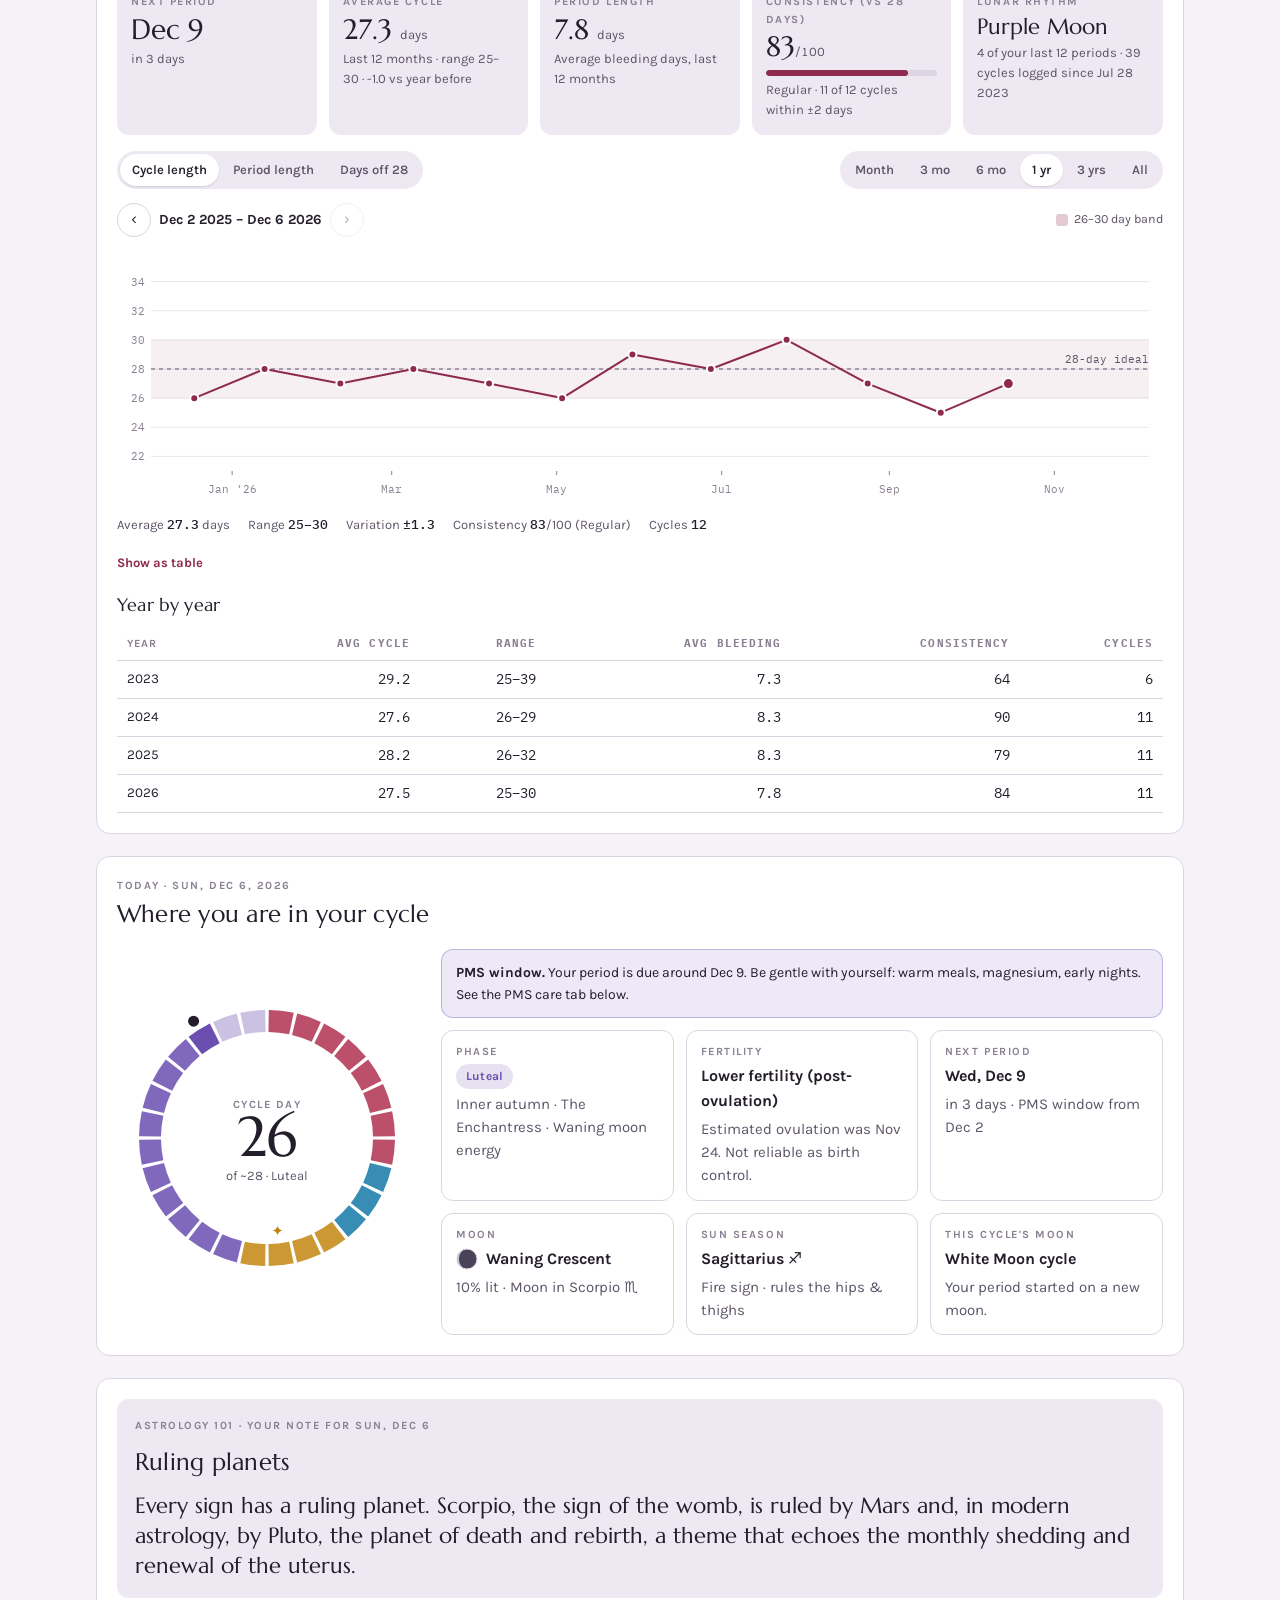
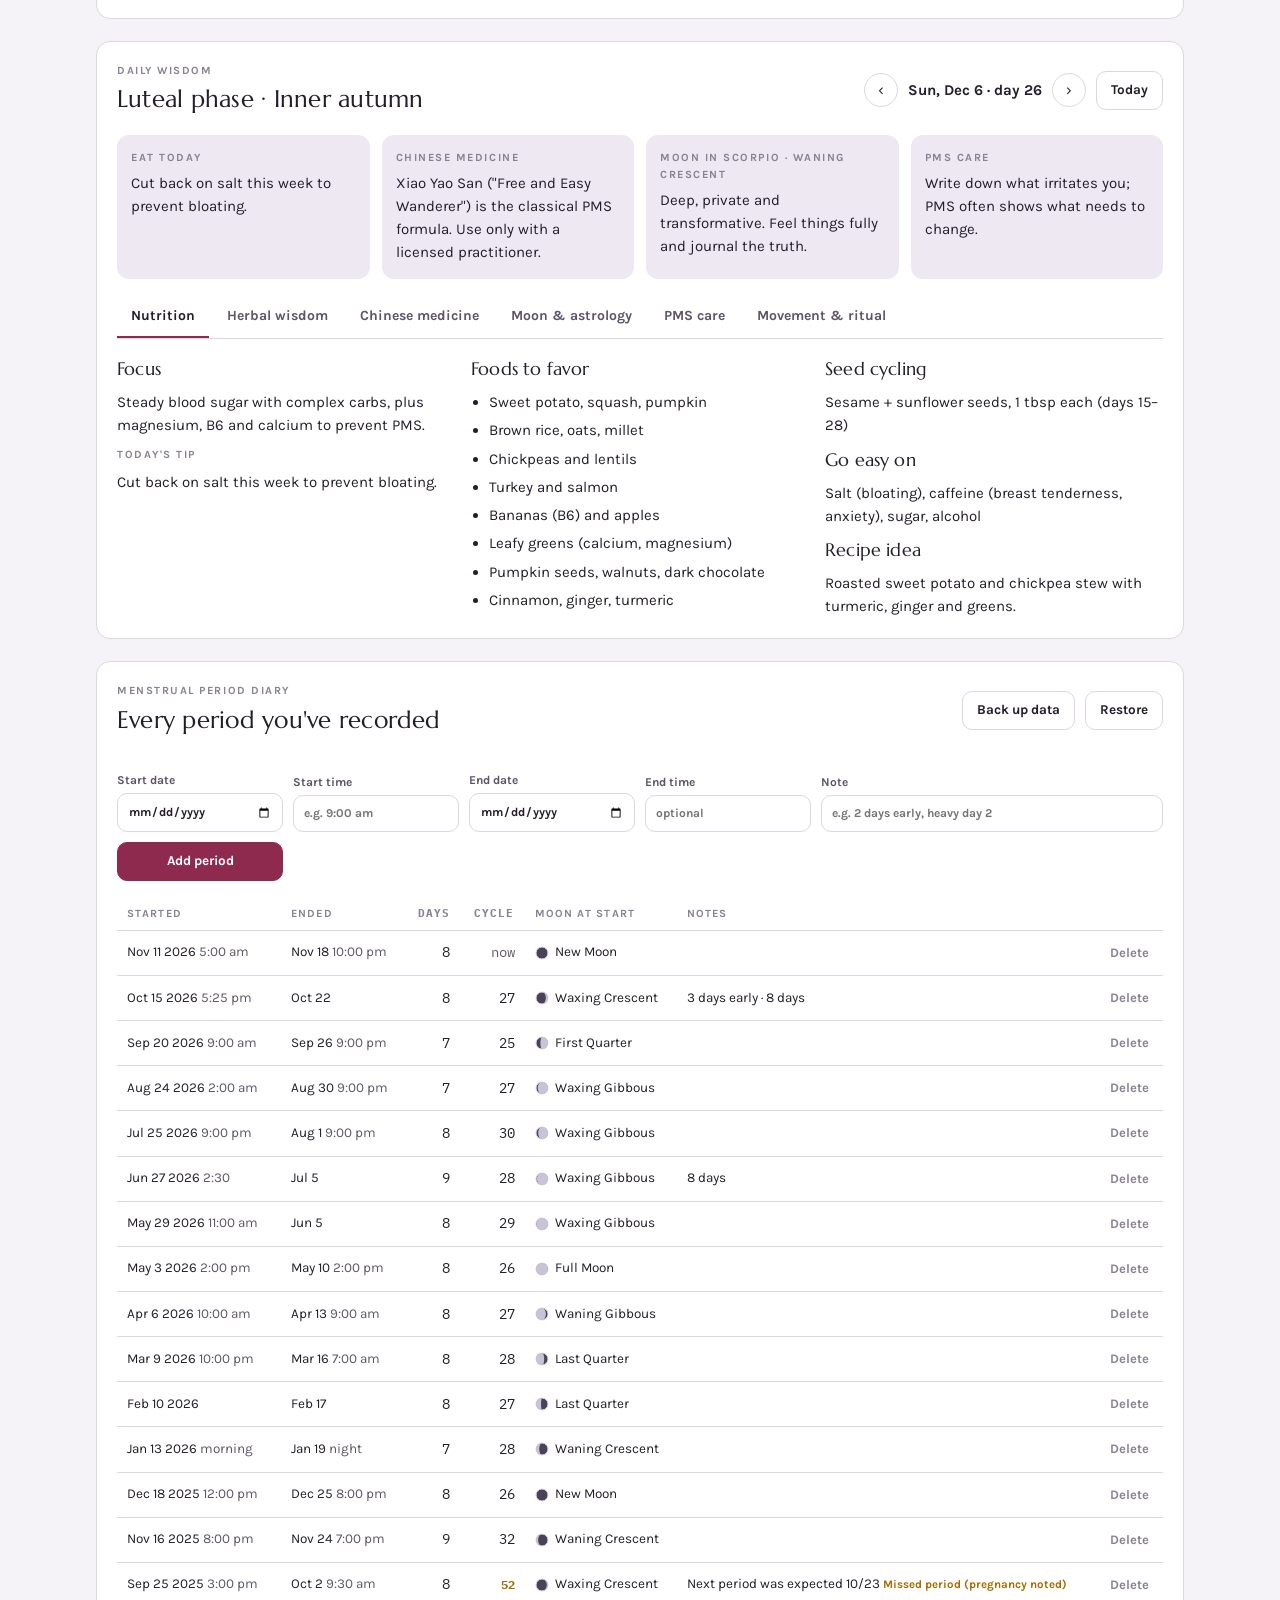
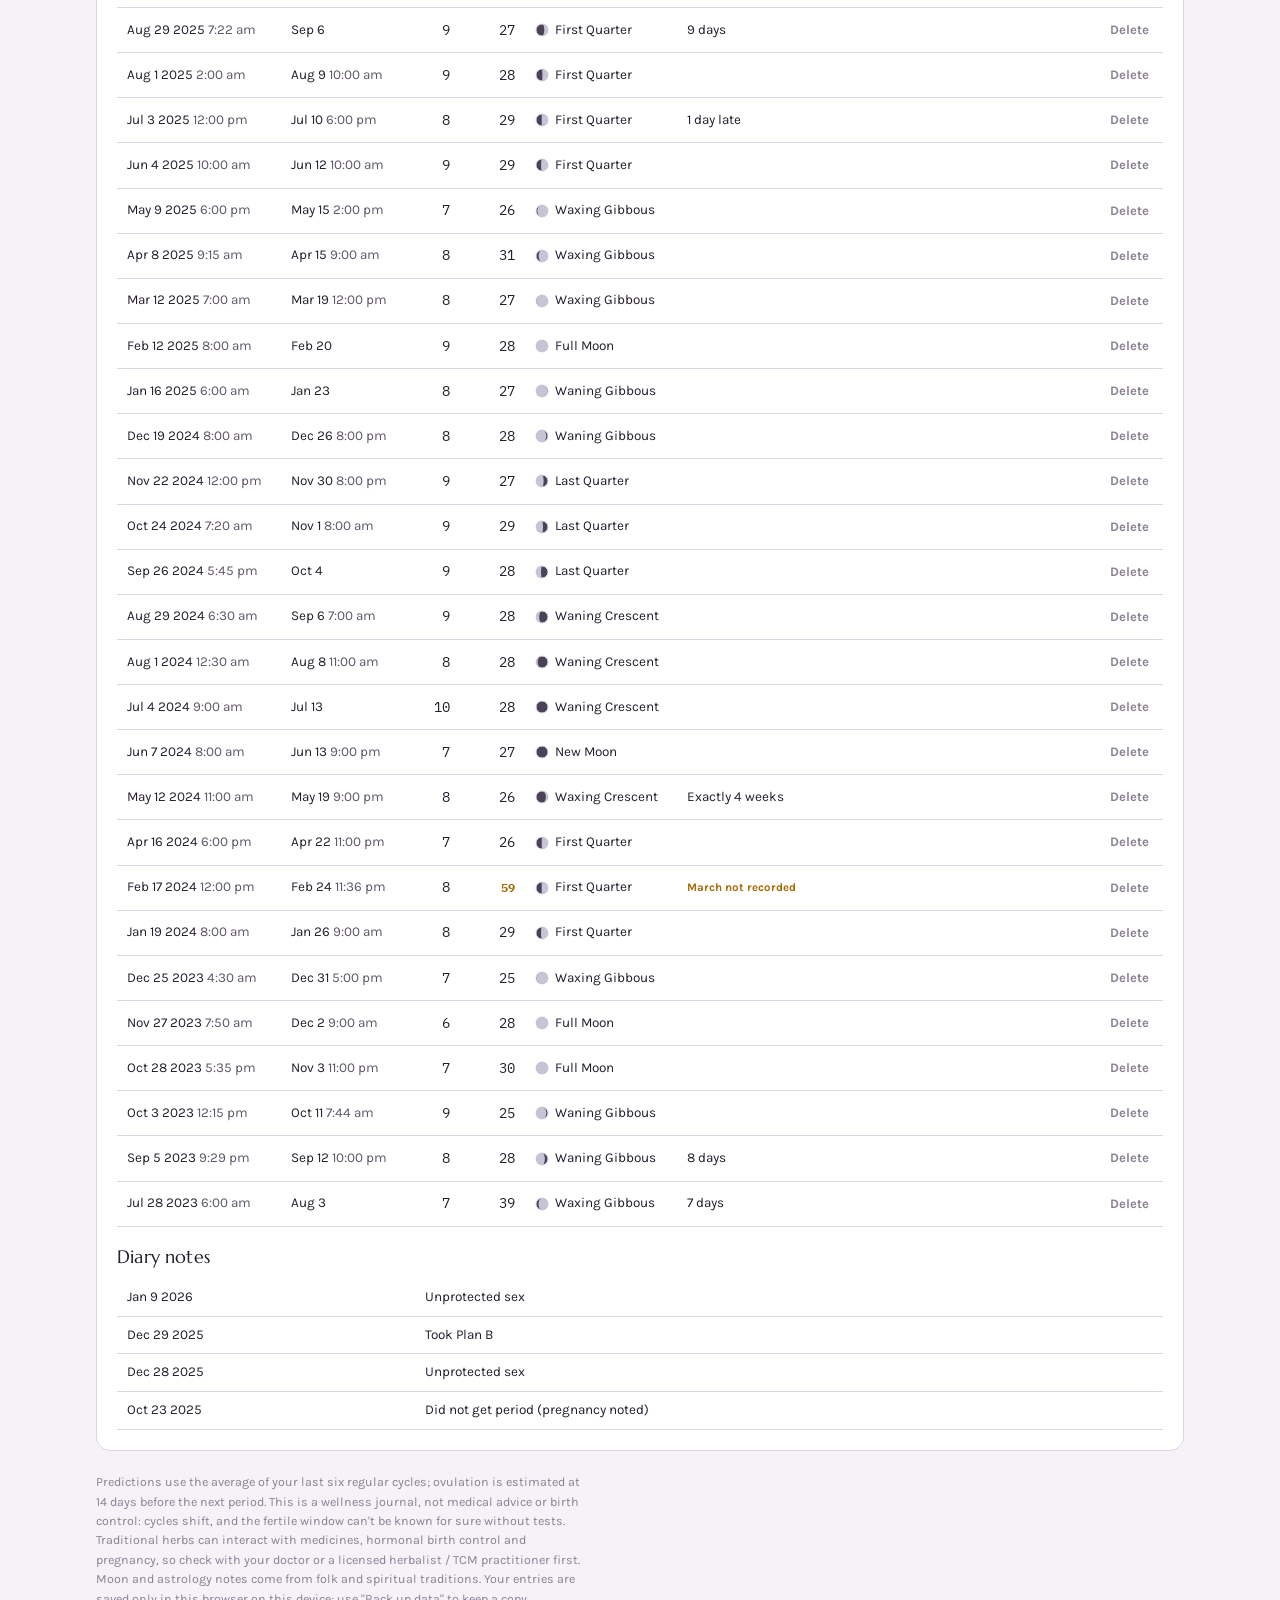
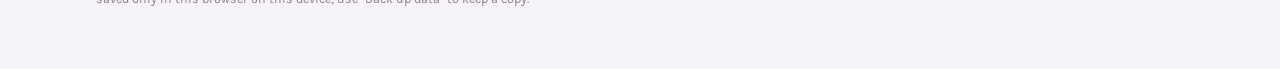
==== commit d6745c1e: "Add weight tracker under the period lines Co-Authored-By: Claude Opus 5.5 <noreply@anthropic.com> Cl" ====
--- a/cycle-app/index.html
+++ b/cycle-app/index.html
@@ -162,6 +162,13 @@
 .lastline{background:color-mix(in srgb,var(--lut) 16%,var(--surface));color:var(--ink);padding-block:10px}
 .lastline .d{font-size:clamp(18px,3vw,22px)}
 .lastline .c{color:var(--ink-2)}
+.weightline{background:var(--surface);color:var(--ink);border:1px solid var(--line);padding-block:12px;align-items:center}
+.wstats{display:flex;gap:6px 18px;flex-wrap:wrap;align-items:baseline}
+.wstats b{font-family:var(--display);font-weight:400;font-size:20px}
+.wstats .c{color:var(--ink-2);font-weight:500;font-size:14px}
+.wform{display:flex;gap:8px;align-items:center;flex-wrap:wrap;margin-left:auto}
+.wform input{width:96px}
+.whist{flex-basis:100%;display:flex;flex-wrap:wrap;gap:6px}
 .install summary{cursor:pointer;display:flex;gap:10px;align-items:center;flex-wrap:wrap}
 .install ol{margin:0;padding-left:20px;display:flex;flex-direction:column;gap:6px}
 </style>
@@ -171,6 +178,18 @@
   <div class="toplines">
     <div class="nextline" id="nextLine" role="status"></div>
     <div class="nextline lastline" id="lastLine"></div>
+    <div class="nextline weightline">
+      <span class="k">Weight</span>
+      <div class="wstats" id="wStats"></div>
+      <form class="wform" id="wForm" autocomplete="off">
+        <label for="wInput" class="k" style="opacity:1">Today's weight</label>
+        <input type="number" id="wInput" inputmode="decimal" step="0.1" min="20" max="700" placeholder="0.0" required>
+        <select id="wUnit" aria-label="Unit"><option value="lb">lb</option><option value="kg">kg</option></select>
+        <button class="btn primary" type="submit">Save</button>
+        <button class="linkbtn" type="button" id="wHistBtn" aria-expanded="false">History</button>
+      </form>
+      <div id="wHist" hidden class="whist"></div>
+    </div>
   </div>
   <header class="top">
     <div class="brand">
@@ -384,11 +403,11 @@
 {d:'2025-12-28',t:'Unprotected sex'},
 {d:'2025-12-29',t:'Took Plan B'},
 {d:'2026-01-09',t:'Unprotected sex'}
-],days:{}};
+],days:{},weights:[]};
 
 const KEY='soulflow-cycle-v1';
 function clone(o){return JSON.parse(JSON.stringify(o))}
-let DB=(function(){try{const r=localStorage.getItem(KEY);if(r){const d=JSON.parse(r);if(d&&Array.isArray(d.periods))return Object.assign({notes:[],days:{}},d)}}catch(e){}return clone(SEED)})();
+let DB=(function(){try{const r=localStorage.getItem(KEY);if(r){const d=JSON.parse(r);if(d&&Array.isArray(d.periods))return Object.assign({notes:[],days:{},weights:[]},d)}}catch(e){}return clone(SEED)})();
 function save(){try{localStorage.setItem(KEY,JSON.stringify(DB))}catch(e){}}
 function pref(k,v){try{if(v===undefined)return localStorage.getItem('sf-'+k);localStorage.setItem('sf-'+k,v)}catch(e){return null}}
 
@@ -747,6 +766,30 @@
   const ago=diff(last.sd,TODAY);
   $('lastLine').innerHTML=`<span class="k">Last period was</span><span class="d">${nice(last.sd,true)}${last.ed?' – '+short(last.ed):''}</span><span class="c">${ago===0?'Started today':ago===1?'Started yesterday':ago+' days ago'}${last.plen?' · '+last.plen+' days long':''}</span>`;
 }
+function renderWeight(){
+  if(!DB.weights)DB.weights=[];
+  const unit=pref('wunit')||'lb';$('wUnit').value=unit;
+  const W=DB.weights.slice().sort((a,b)=>a.d<b.d?-1:1),cur=W[W.length-1],prev=W[W.length-2];
+  const fmtW=x=>(Math.round(x.w*10)/10)+' '+(x.u||unit);
+  if(!cur){$('wStats').innerHTML='<span class="c">Type your weight and tap Save. Today\'s date is added for you.</span>';}
+  else{
+    let ch='';if(prev&&(prev.u||unit)===(cur.u||unit)){const d=Math.round((cur.w-prev.w)*10)/10;ch=d===0?' · no change':` · ${d>0?'+':''}${d} ${cur.u||unit}`}
+    $('wStats').innerHTML=`<span><span class="c">Current weight </span><b>${fmtW(cur)}</b><span class="c"> · ${short(P(cur.d),true)}${ch}</span></span>`+
+      (prev?`<span><span class="c">Last time weighed </span><b>${fmtW(prev)}</b><span class="c"> · ${short(P(prev.d),true)}</span></span>`:'');
+  }
+  $('wHist').innerHTML=W.length?W.slice().reverse().map(x=>`<span class="chip">${short(P(x.d),true)}: ${fmtW(x)} <button class="linkbtn" data-wdel="${x.d}" aria-label="Delete ${short(P(x.d),true)}" style="color:var(--ink-3)">×</button></span>`).join(''):'<span class="note">No weights saved yet.</span>';
+}
+$('wForm').addEventListener('submit',e=>{
+  e.preventDefault();const v=parseFloat($('wInput').value);if(!(v>0)){toast('Enter your weight as a number');return}
+  const n=new Date(),d=F(new Date(n.getFullYear(),n.getMonth(),n.getDate(),12)),u=$('wUnit').value;
+  if(!DB.weights)DB.weights=[];
+  const had=DB.weights.some(x=>x.d===d);
+  DB.weights=DB.weights.filter(x=>x.d!==d);DB.weights.push({d,w:v,u});
+  save();$('wInput').value='';renderWeight();toast(had?'Today\'s weight updated':'Weight saved for '+short(P(d)));
+});
+$('wUnit').onchange=e=>{pref('wunit',e.target.value);renderWeight()};
+$('wHistBtn').onclick=e=>{const h=$('wHist');h.hidden=!h.hidden;e.target.setAttribute('aria-expanded',!h.hidden);e.target.textContent=h.hidden?'History':'Hide history'};
+$('wHist').addEventListener('click',e=>{const b=e.target.closest('button[data-wdel]');if(!b)return;DB.weights=DB.weights.filter(x=>x.d!==b.dataset.wdel);save();renderWeight();toast('Weight deleted')});
 function renderToday(){
   const f=info(TODAY);if(!f)return;
   const mp=moonPhase(TODAY),ms=sign(moonLon(TODAY)),ss=sign(sunLon(TODAY));
@@ -906,7 +949,7 @@
 $('importBtn').onclick=()=>{
   const box=$('ioBox');box.hidden=false;
   box.innerHTML=`<h3>Restore from backup</h3><textarea id="ioText" rows="5" placeholder="Paste your backup text here"></textarea><div class="row"><button class="btn primary" id="ioApply">Restore</button><button class="btn danger" id="ioReset">Reset to original diary</button><button class="btn" id="ioClose">Close</button></div><p class="note" id="ioMsg"></p>`;
-  $('ioApply').onclick=()=>{try{const d=JSON.parse($('ioText').value);if(!Array.isArray(d.periods))throw 0;DB=Object.assign({notes:[],days:{}},d);save();refresh();box.hidden=true;toast('Restored')}catch(_){$('ioMsg').textContent='That text is not a valid backup. Paste the full text from "Back up data".'}};
+  $('ioApply').onclick=()=>{try{const d=JSON.parse($('ioText').value);if(!Array.isArray(d.periods))throw 0;DB=Object.assign({notes:[],days:{},weights:[]},d);save();refresh();box.hidden=true;toast('Restored')}catch(_){$('ioMsg').textContent='That text is not a valid backup. Paste the full text from "Back up data".'}};
   let armed=false;$('ioReset').onclick=e=>{if(!armed){armed=true;e.target.textContent='Tap again to erase your changes';return}DB=clone(SEED);save();refresh();box.hidden=true;toast('Original diary restored')};
   $('ioClose').onclick=()=>box.hidden=true;
 };
@@ -976,7 +1019,7 @@
   $('noteDate').textContent=nice(TODAY);$('noteH').textContent=n[0];$('noteText').textContent=n[1];
 }
 
-function refresh(){rebuild();renderKPIs();renderYears();if(!$('trends').hidden)renderChart();renderNextLine();renderLastLine();renderToday();renderNote();renderGuide();renderCal();renderDiary()}
+function refresh(){rebuild();renderKPIs();renderYears();if(!$('trends').hidden)renderChart();renderNextLine();renderLastLine();renderWeight();renderToday();renderNote();renderGuide();renderCal();renderDiary()}
 setSeg('metricSeg','m',UI.metric);setSeg('rangeSeg','r',UI.range);
 rebuild();
 if(pref('trends')==='0'){tt.setAttribute('aria-expanded','false');$('trends').hidden=true}
